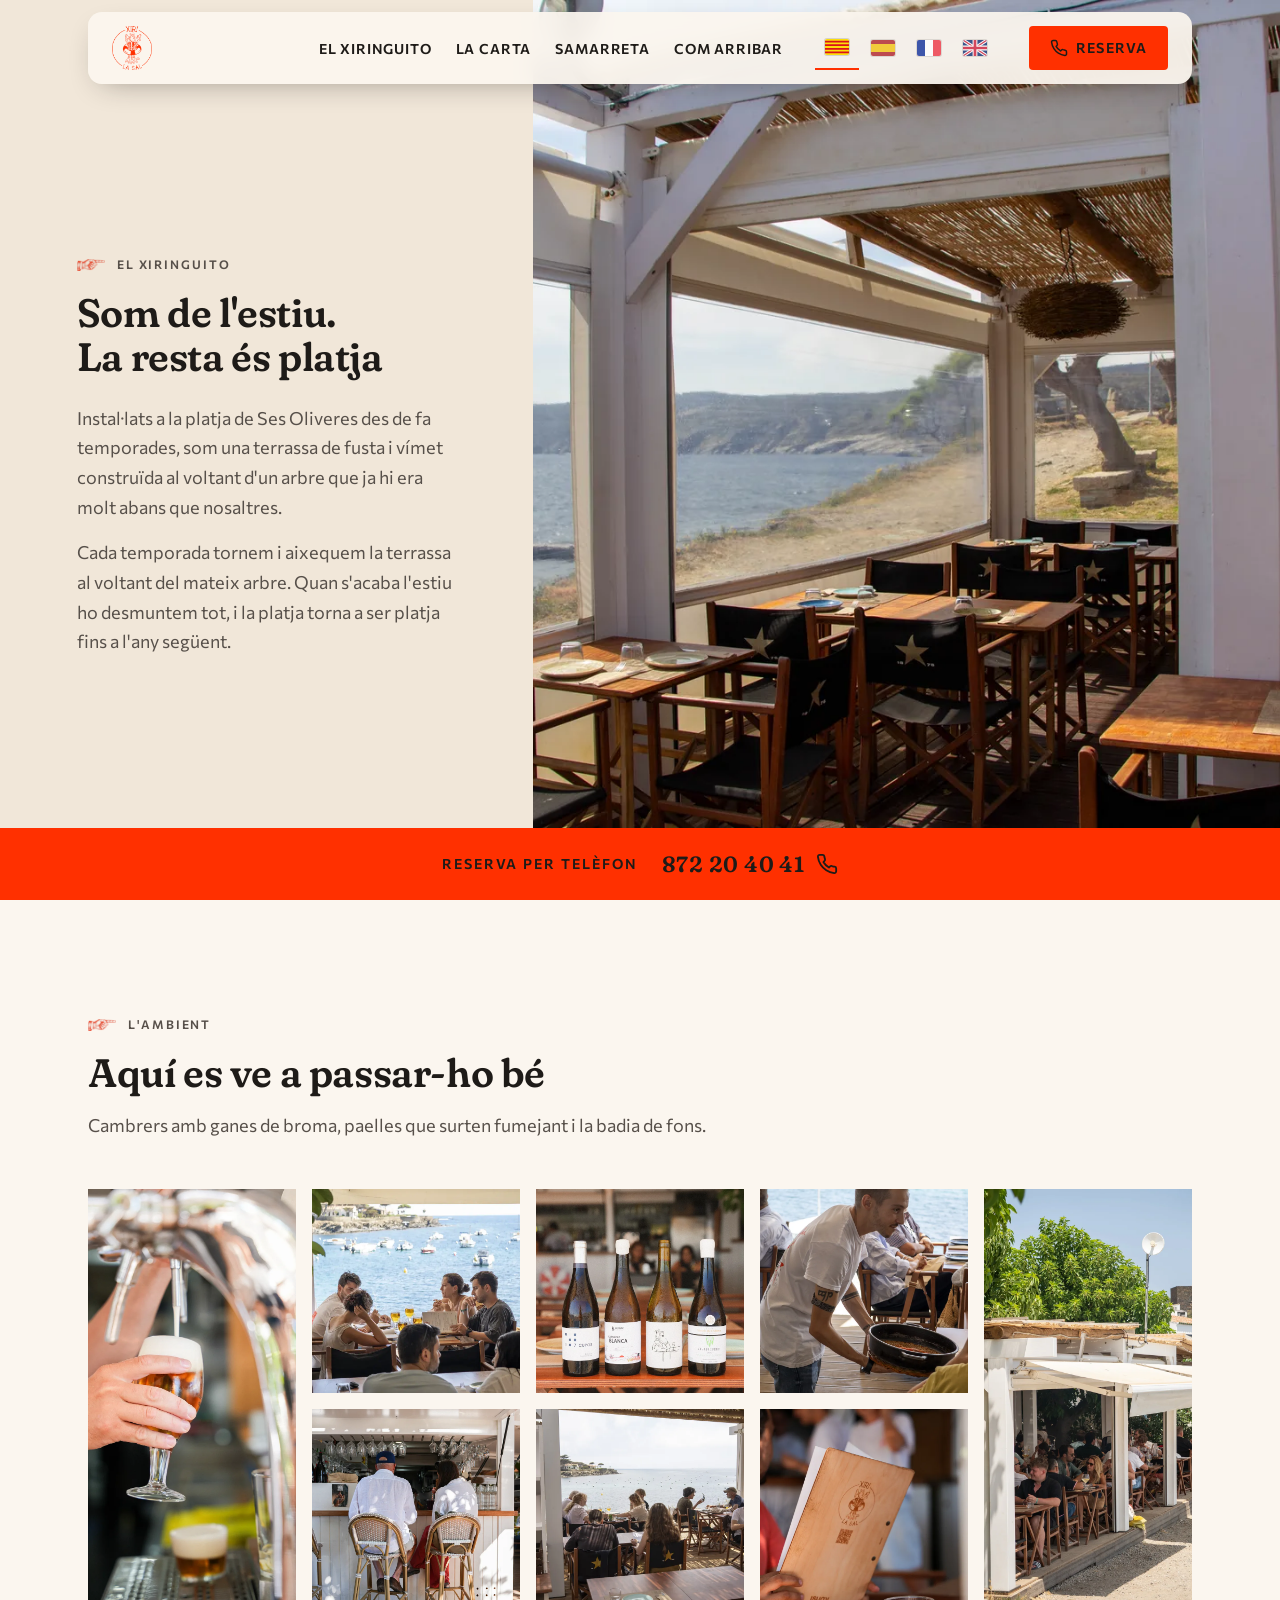
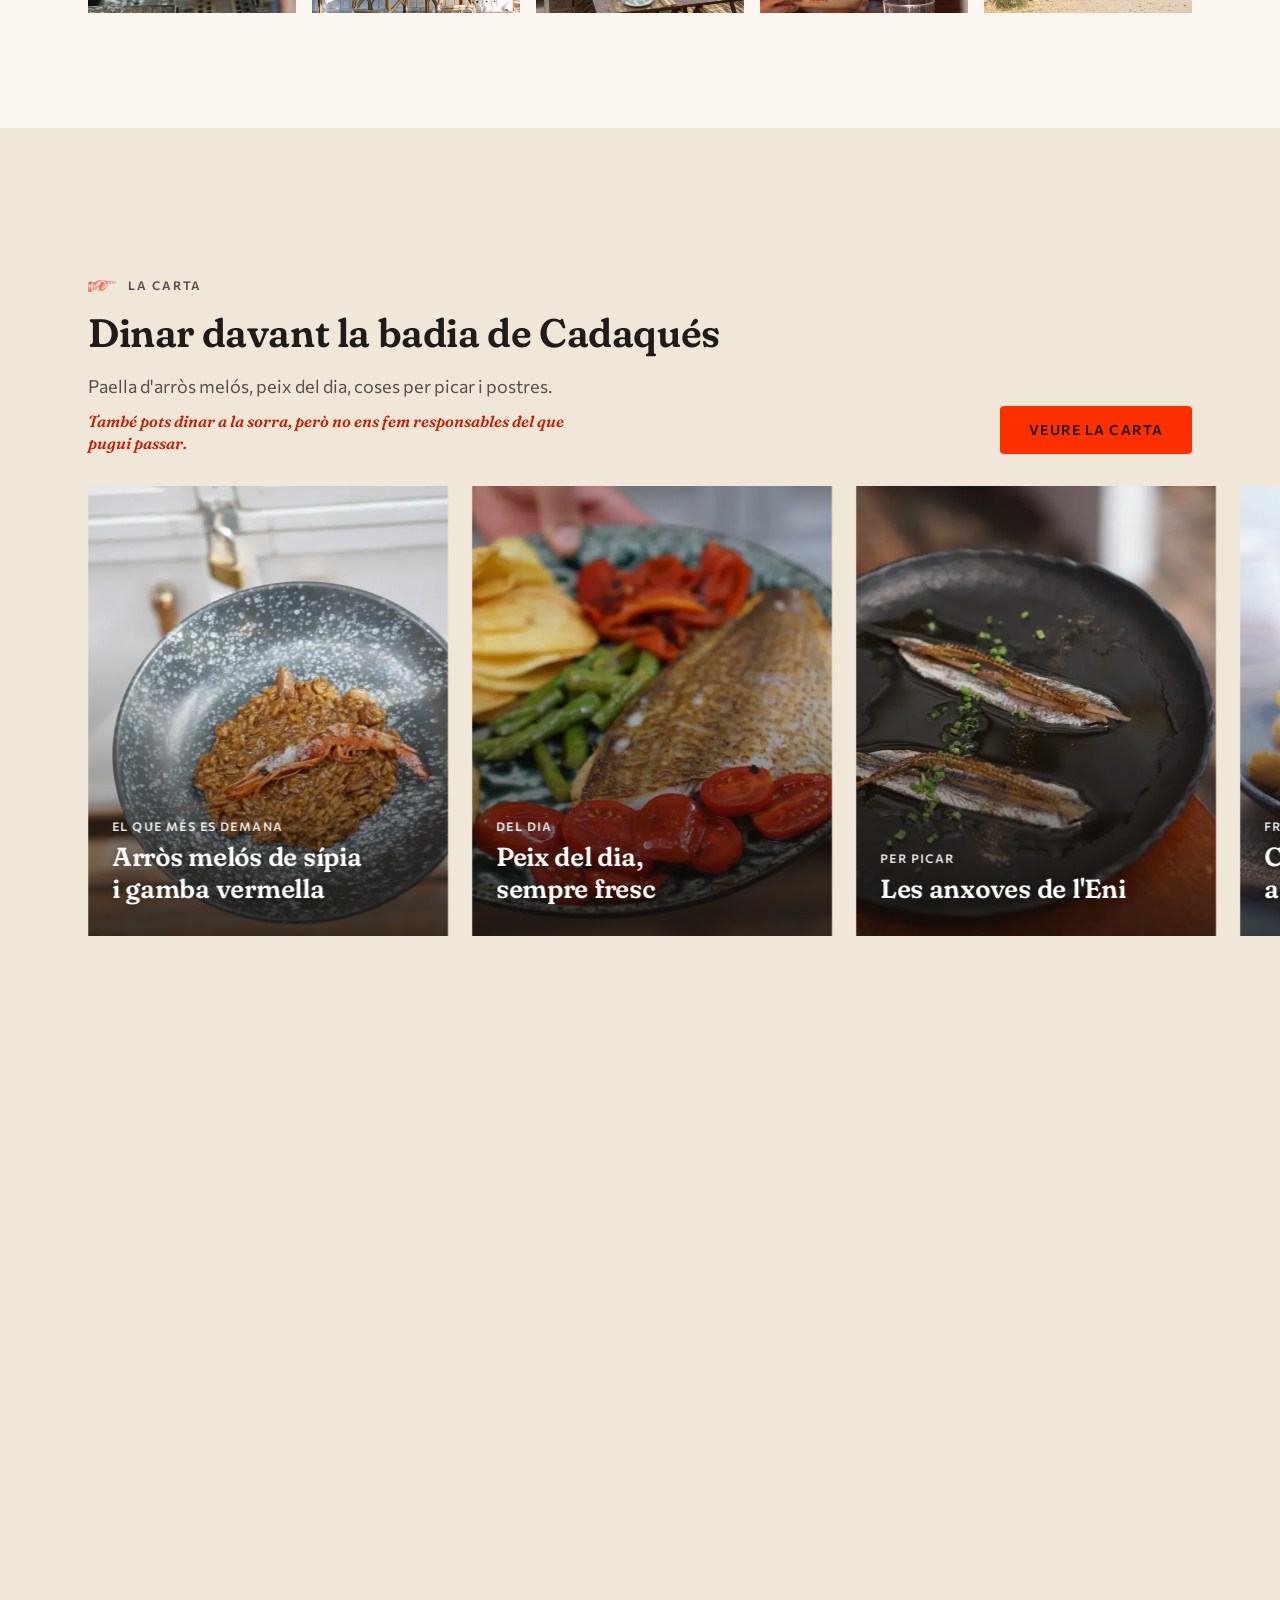
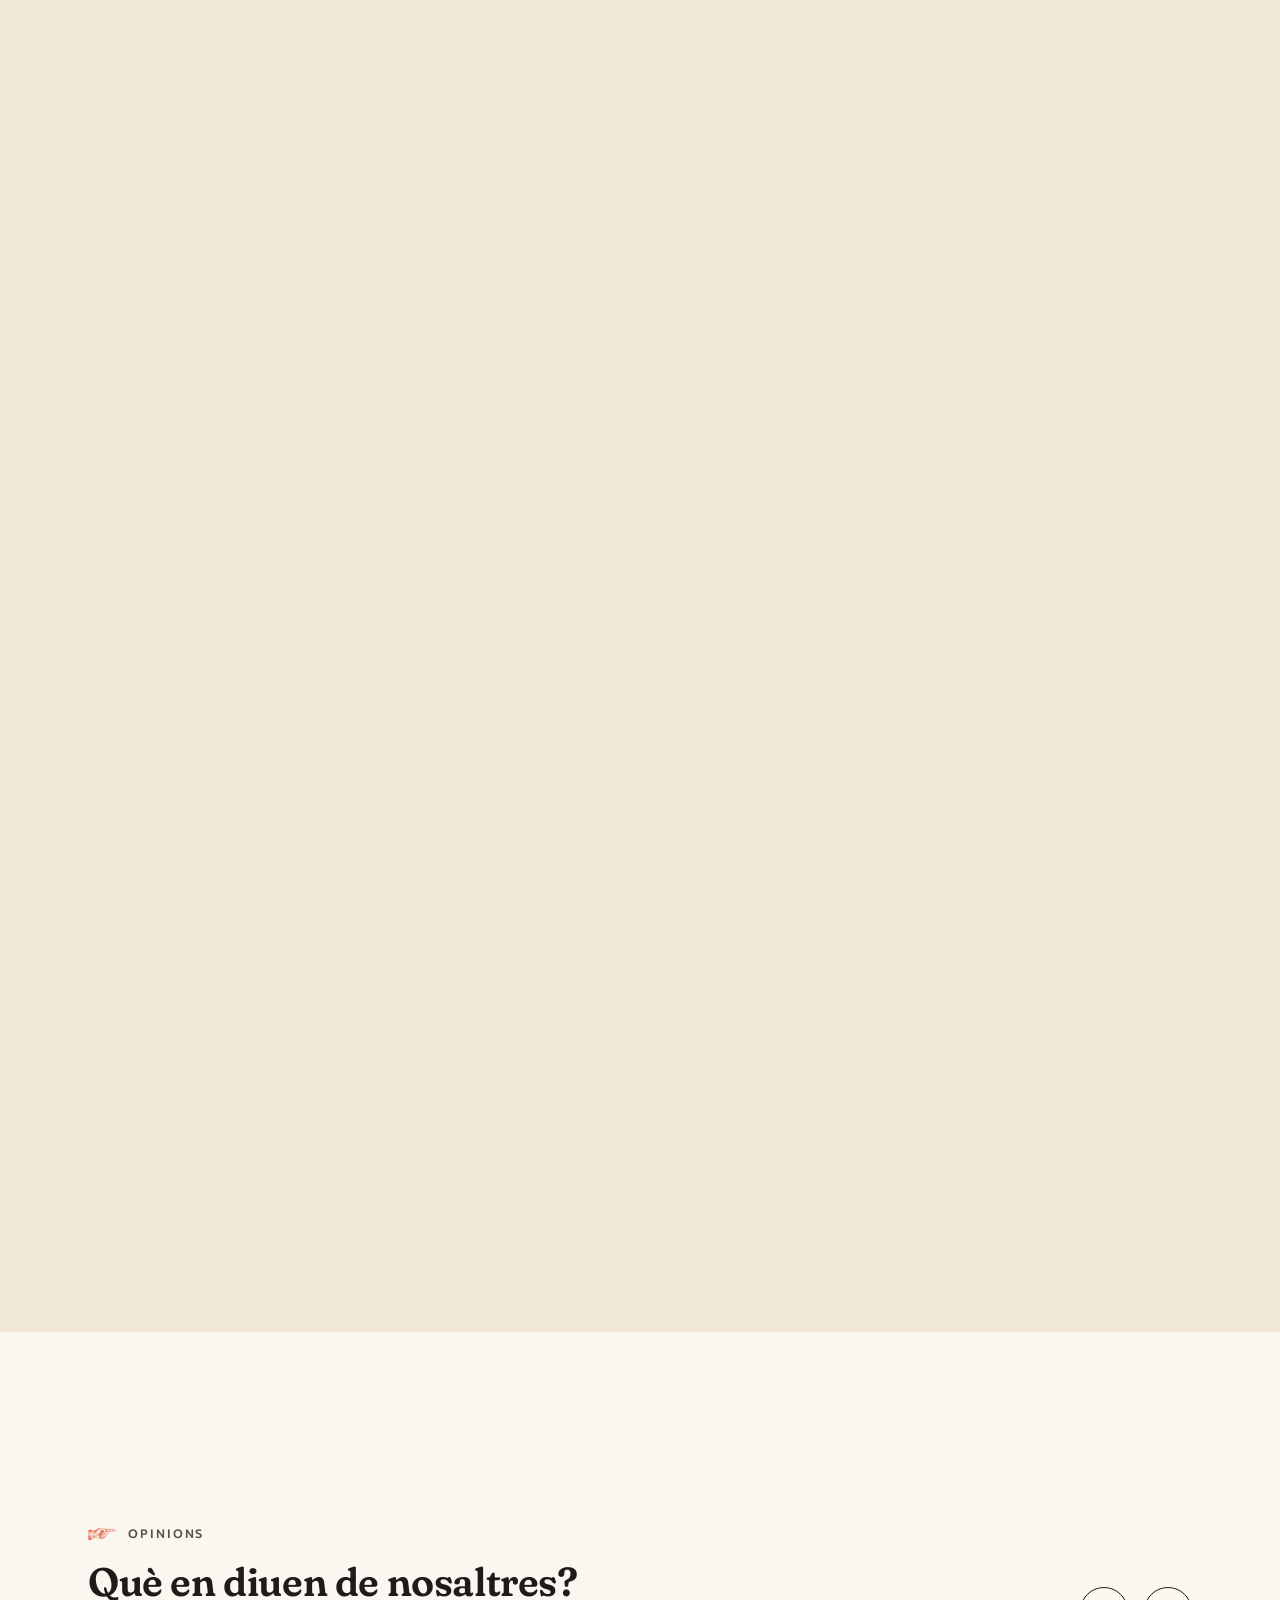
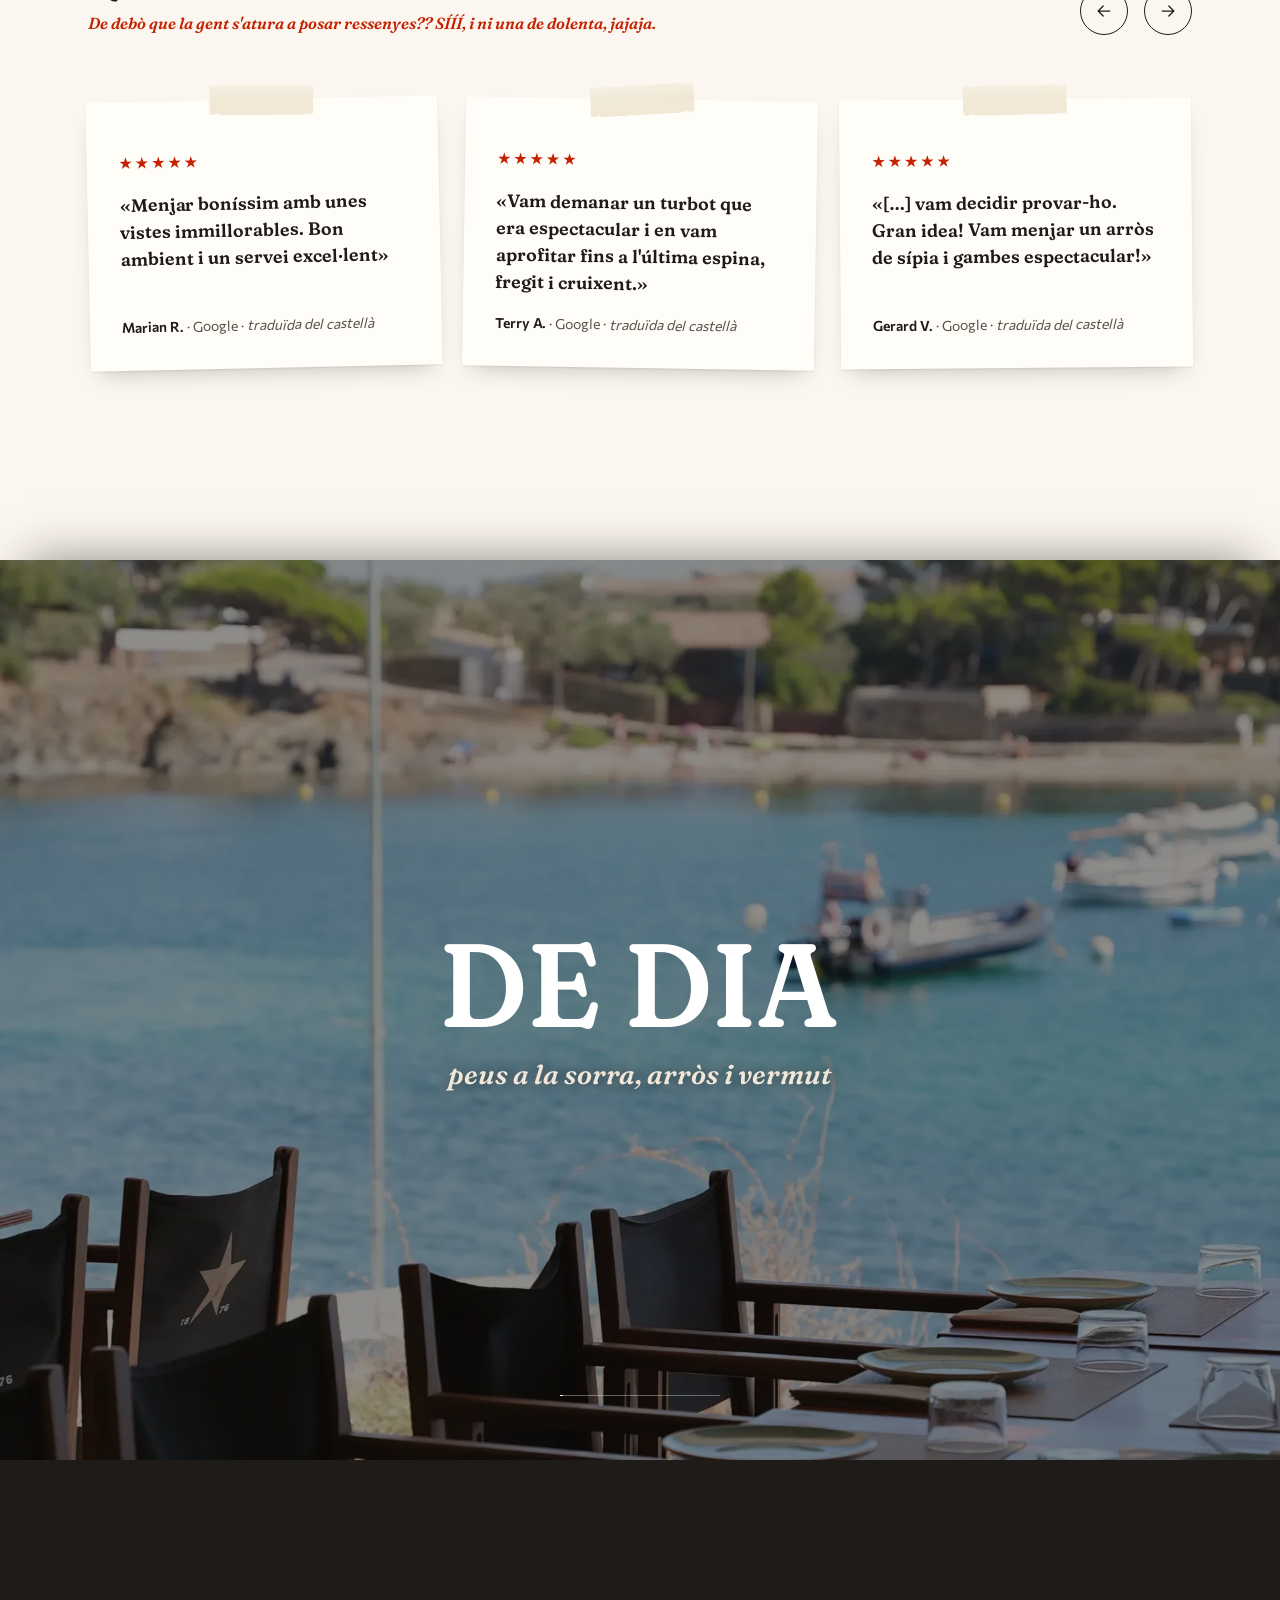
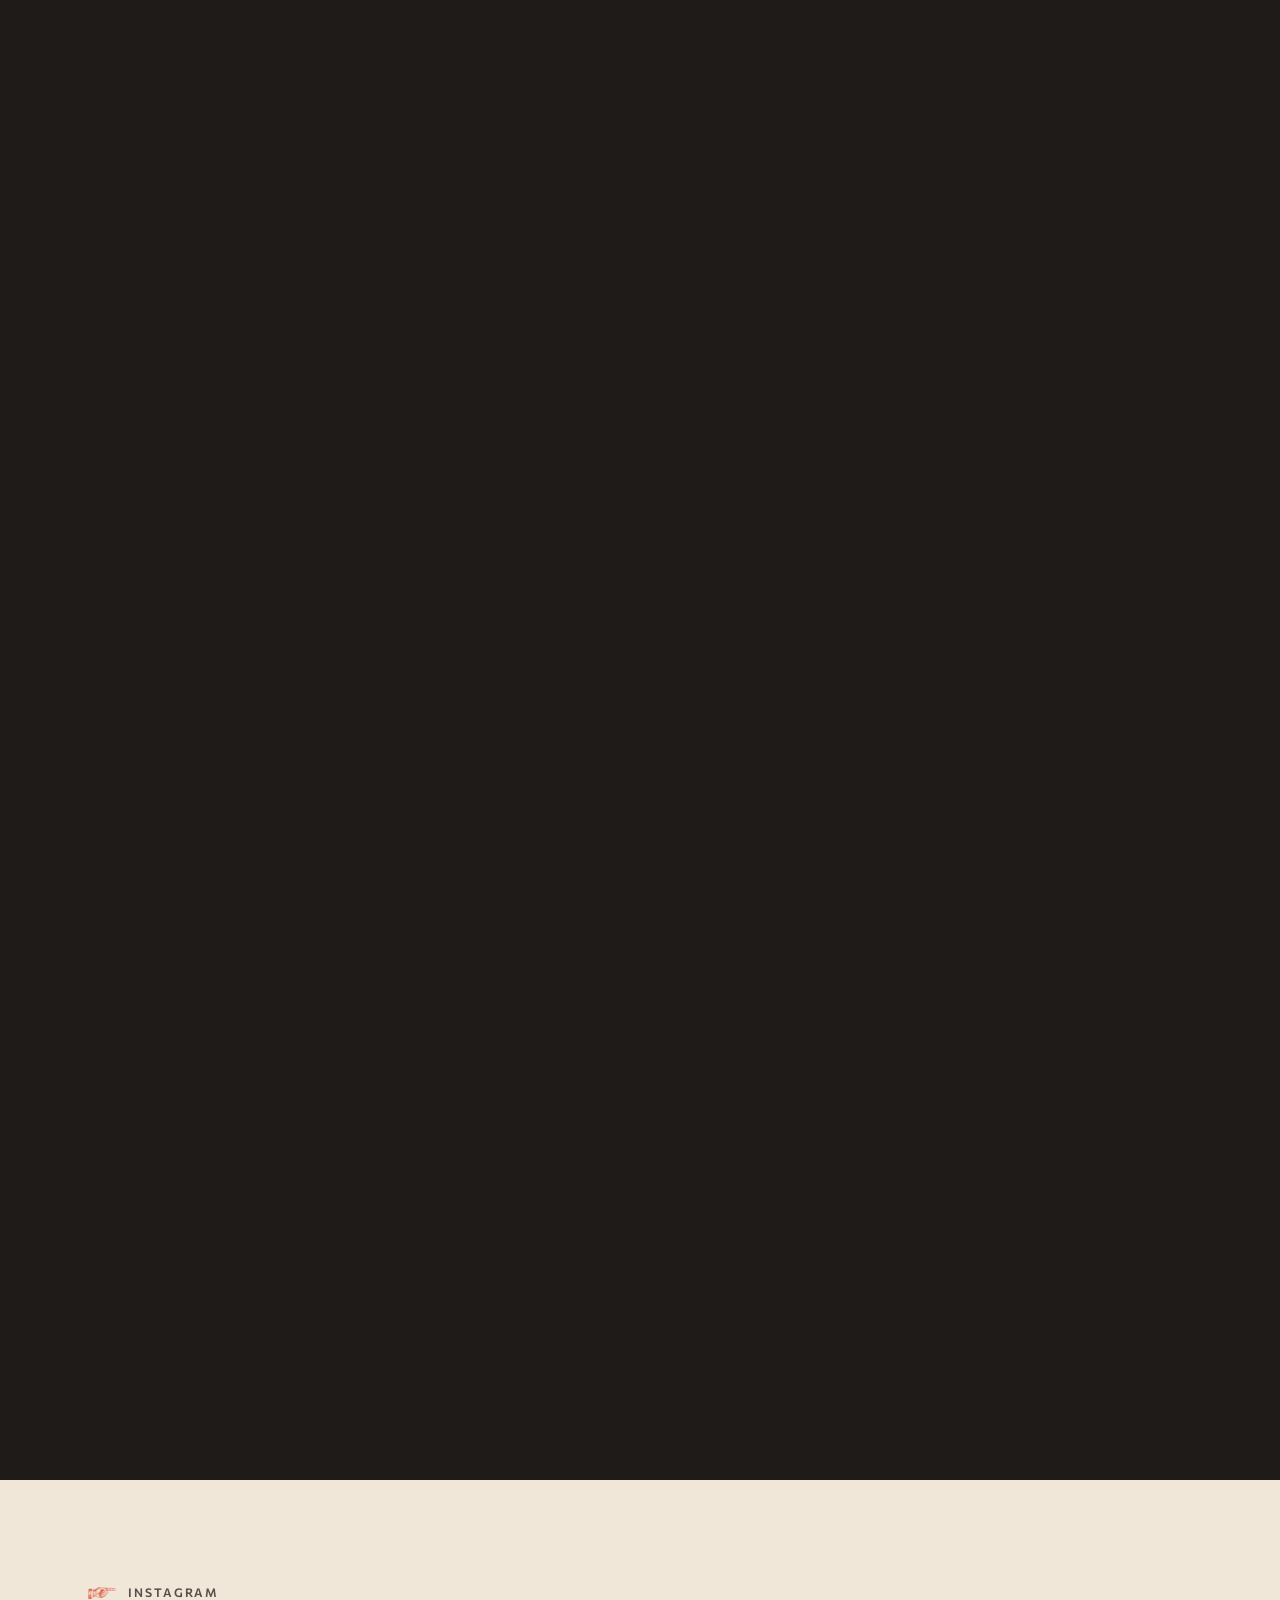
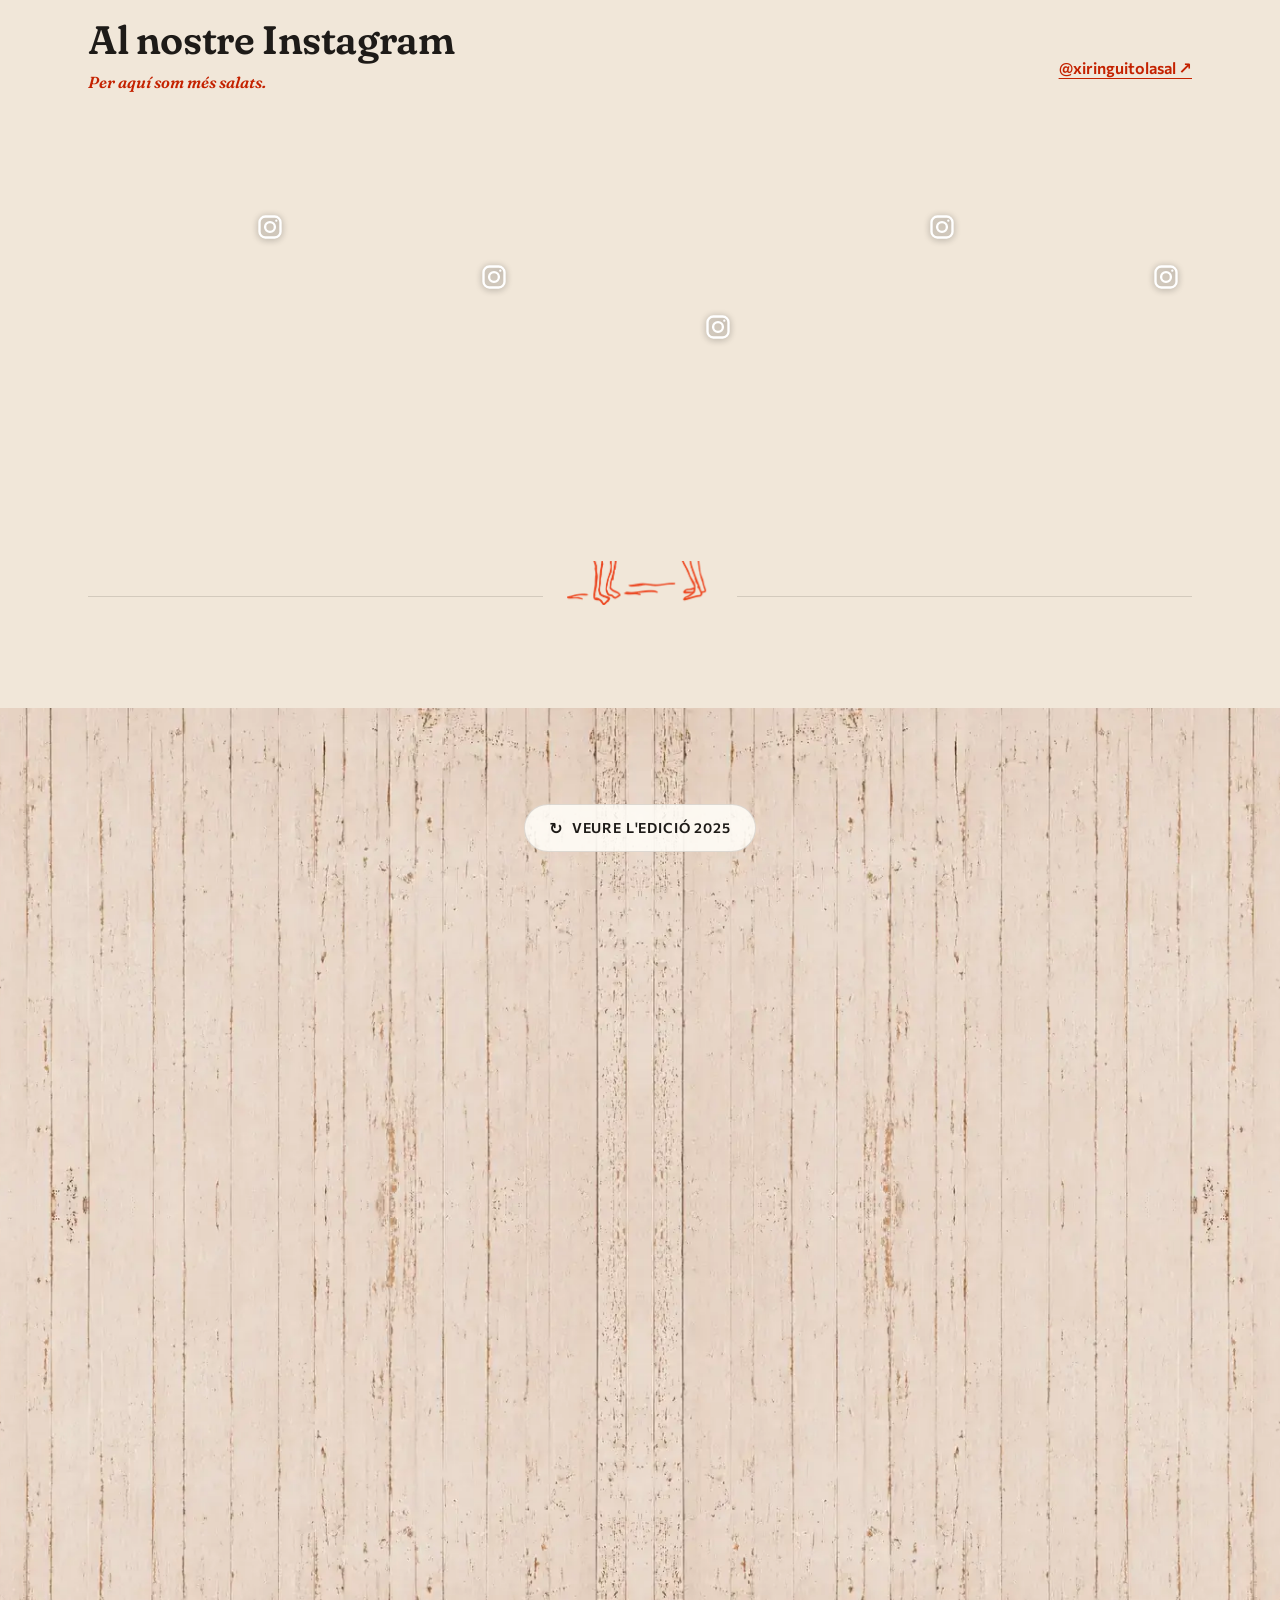
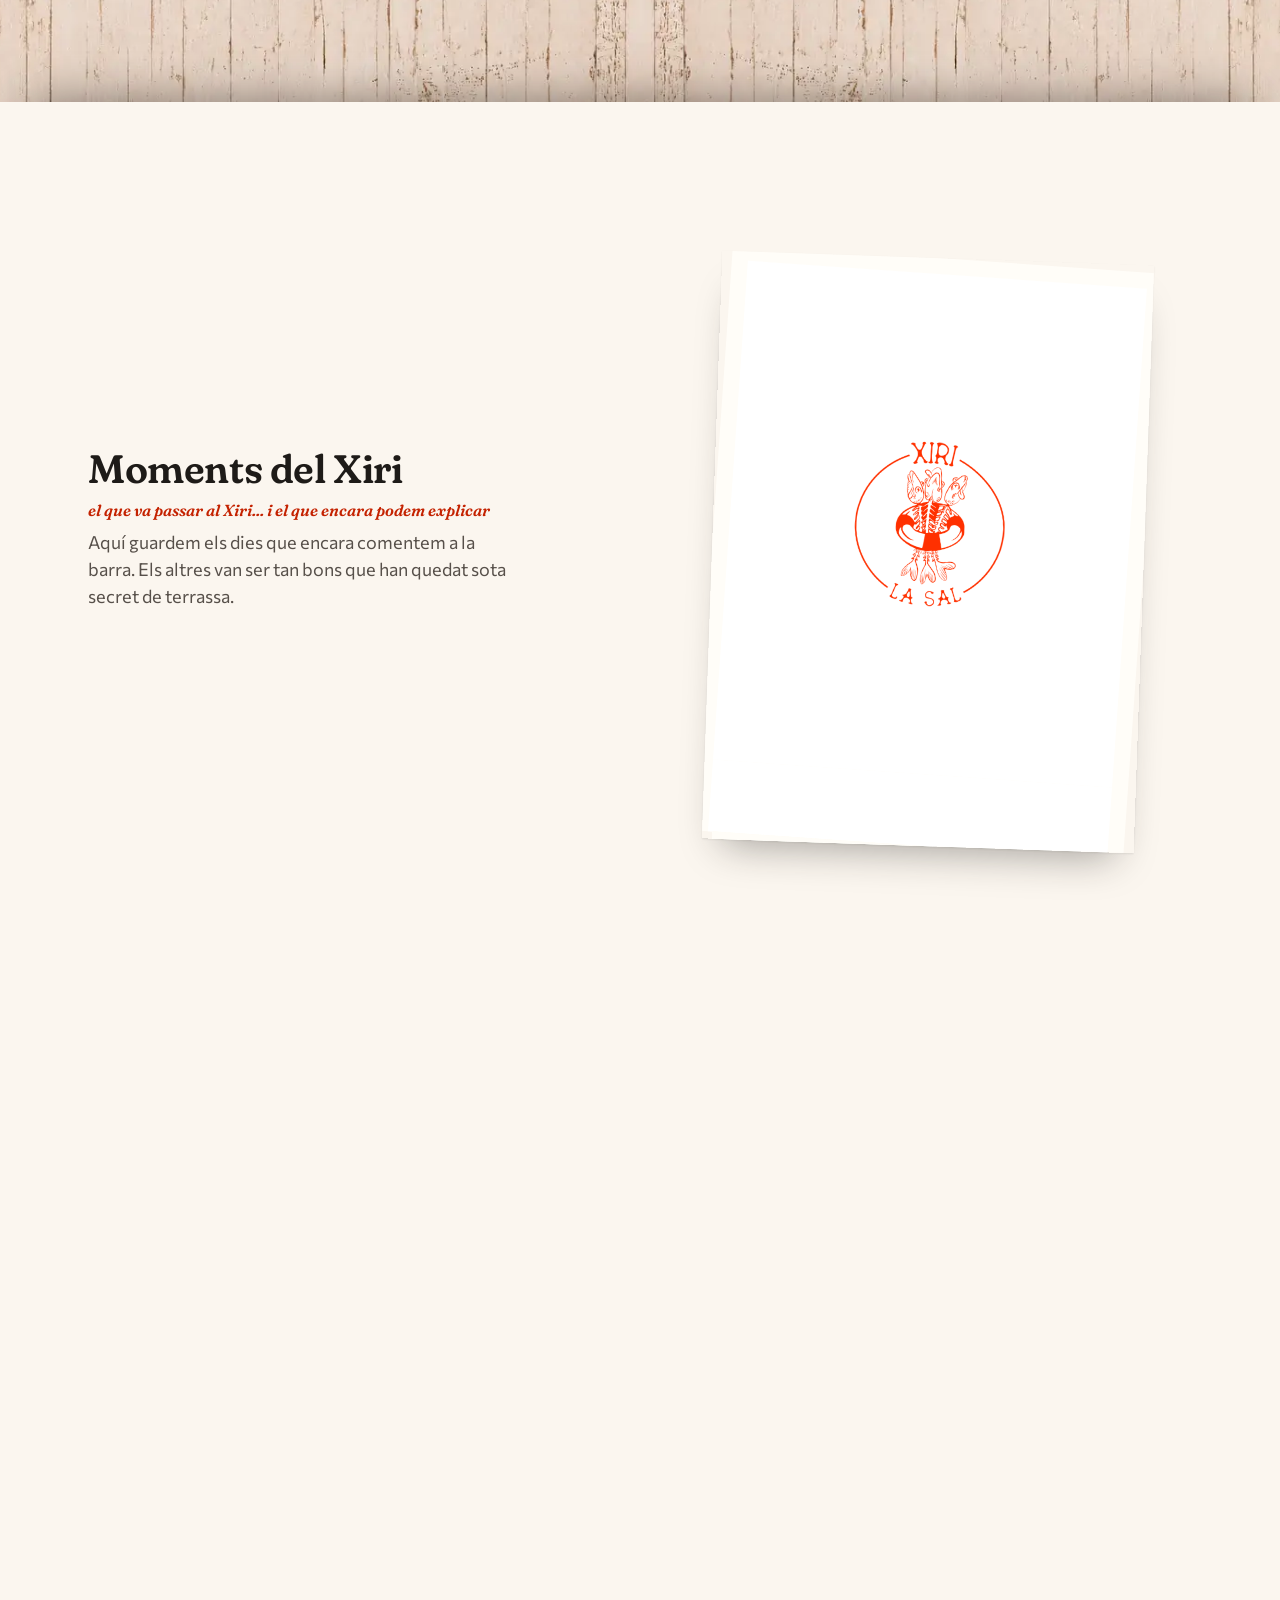
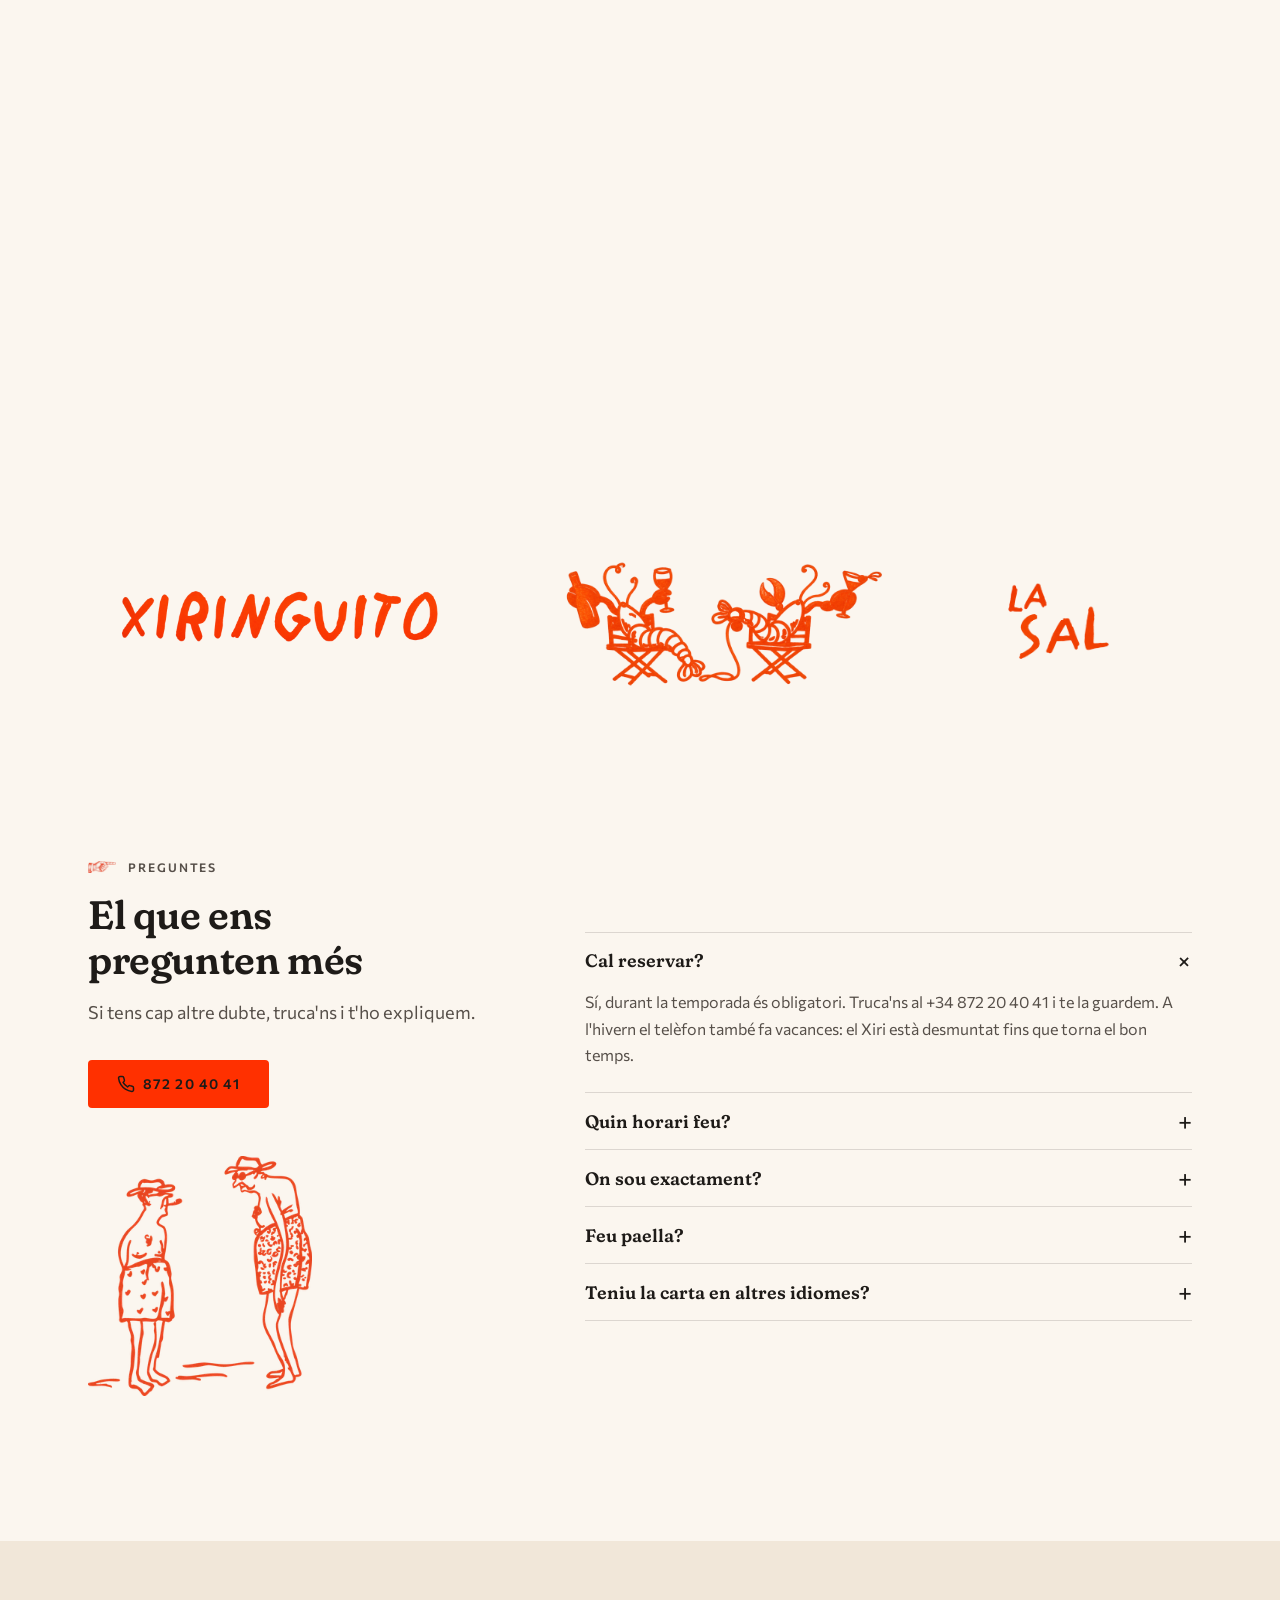
==== index.html @ da71d9ce "Web integrada amb portada 3D (Blender/Three.js) Web completa de Xiri la Sal amb la intro 3D de la ll" ====
<!doctype html><html lang="ca"><head><base href="/"><script src="/assets/intro/lite-check.js"></script><link rel="stylesheet" href="/assets/intro/portal.css"><script type="importmap">{"imports":{"three":"/assets/intro/vendor/three.module.js"}}</script>
<meta charset="UTF-8">
<script>document.documentElement.classList.add('js');</script>
<meta name="viewport" content="width=device-width, initial-scale=1, viewport-fit=cover">
<title>Xiringuito la Sal · Xiringuito a la platja a Cadaqués</title>
<meta name="description" content="Xiringuito a la platja de Ses Oliveres, Cadaqués: paella, peix fresc i terrassa davant la badia. De març a octubre. Reserves: +34 872 20 40 41">
<meta name="robots" content="noindex">
<meta name="theme-color" content="#FBF6EF">
<link rel="canonical" href="https://www.xiringuitolasal.com/">
<link rel="alternate" hreflang="ca" href="https://www.xiringuitolasal.com/">
<link rel="alternate" hreflang="es" href="https://www.xiringuitolasal.com/es/">
<link rel="alternate" hreflang="fr" href="https://www.xiringuitolasal.com/fr/">
<link rel="alternate" hreflang="en" href="https://www.xiringuitolasal.com/en/">
<link rel="alternate" hreflang="x-default" href="https://www.xiringuitolasal.com/en/">
<meta property="og:url" content="https://www.xiringuitolasal.com/">
<meta property="og:locale" content="ca_ES">
<meta property="og:type" content="restaurant">
<meta property="og:title" content="Xiringuito la Sal · Xiringuito a la platja a Cadaqués">
<meta property="og:description" content="Xiringuito a la platja de Ses Oliveres, Cadaqués: paella, peix fresc i terrassa davant la badia. De març a octubre. Reserves: +34 872 20 40 41">
<meta property="og:image" content="https://www.xiringuitolasal.com/assets/logo/og-terrassa-1200x630.jpg">
<link rel="icon" href="assets/logo/favicon-32.png" sizes="32x32">
<link rel="icon" href="assets/logo/favicon-512.png" sizes="512x512">
<link rel="apple-touch-icon" href="assets/logo/apple-touch-icon-180.png">
<link rel="preload" as="font" type="font/woff2" href="assets/fonts/fraunces-600-latin.woff2" crossorigin>
<link rel="preload" as="font" type="font/woff2" href="assets/fonts/commissioner-400-latin.woff2" crossorigin>
<link rel="stylesheet" href="assets/fonts/fonts.css">
<link rel="stylesheet" href="/assets/css/main.css">
<script type="application/ld+json">
{
 "@context": "https://schema.org",
 "@graph": [
  {
   "@type": "Restaurant",
   "@id": "https://www.xiringuitolasal.com/#restaurant",
   "name": "Xiringuito la Sal",
   "alternateName": [
    "La Sal Es Xiringuito Ses Oliveres",
    "Xiri la Sal"
   ],
   "description": "Xiringuito a la platja de Ses Oliveres, Cadaqués: paella, peix fresc i terrassa davant la badia. De març a octubre. Reserves: +34 872 20 40 41",
   "url": "https://www.xiringuitolasal.com/",
   "telephone": "+34872204041",
   "image": [
    "https://www.xiringuitolasal.com/assets/img/hero-2400.webp",
    "https://www.xiringuitolasal.com/assets/logo/og-terrassa-1200x630.jpg"
   ],
   "logo": "https://www.xiringuitolasal.com/assets/logo/favicon-512.png",
   "address": {
    "@type": "PostalAddress",
    "streetAddress": "Avinguda Víctor Rahola, 25",
    "addressLocality": "Cadaqués",
    "postalCode": "17488",
    "addressRegion": "Girona",
    "addressCountry": "ES"
   },
   "geo": {
    "@type": "GeoCoordinates",
    "latitude": 42.2857466,
    "longitude": 3.2851119
   },
   "hasMap": "https://maps.app.goo.gl/VqkFJobXDxhRsfKD7",
   "servesCuisine": [
    "Mediterrània",
    "Peix i marisc",
    "Arrossos",
    "Tapes"
   ],
   "priceRange": "€€",
   "acceptsReservations": true,
   "hasMenu": "https://www.xiringuitolasal.com/carta/#menu",
   "sameAs": [
    "https://www.instagram.com/xiringuitolasal/",
    "https://www.tripadvisor.es/Restaurant_Review-g580326-d12834000-Reviews-Xiringuito_La_Sal-Cadaques_Costa_Brava_Province_of_Girona_Catalonia.html"
   ]
  },
  {
   "@type": "WebSite",
   "@id": "https://www.xiringuitolasal.com/#web",
   "name": "Xiringuito la Sal",
   "url": "https://www.xiringuitolasal.com/",
   "inLanguage": [
    "ca",
    "es",
    "fr",
    "en"
   ]
  },
  {
   "@type": "FAQPage",
   "@id": "https://www.xiringuitolasal.com/#preguntes",
   "inLanguage": "ca",
   "mainEntity": [
    {
     "@type": "Question",
     "name": "Cal reservar?",
     "acceptedAnswer": {
      "@type": "Answer",
      "text": "Sí, durant la temporada és obligatori. Truca'ns al +34 872 20 40 41 i te la guardem. A l'hivern el telèfon també fa vacances: el Xiri està desmuntat fins que torna el bon temps."
     }
    },
    {
     "@type": "Question",
     "name": "Quin horari feu?",
     "acceptedAnswer": {
      "@type": "Answer",
      "text": "L'horari canvia segons la temporada. Obrim de primavera a la tardor; per saber l'horari d'avui, truca'ns o mira el nostre Instagram. A l'hivern el xiringuito està desmuntat."
     }
    },
    {
     "@type": "Question",
     "name": "On sou exactament?",
     "acceptedAnswer": {
      "@type": "Answer",
      "text": "A la platja de Ses Oliveres, a l'Avinguda Víctor Rahola, 25, de Cadaqués."
     }
    },
    {
     "@type": "Question",
     "name": "Feu paella?",
     "acceptedAnswer": {
      "@type": "Answer",
      "text": "Sí, arrossos fets a la paella. El més demanat és l'arròs melós de sípia i gamba vermella. Mínim 2 persones, uns 20 minuts."
     }
    },
    {
     "@type": "Question",
     "name": "Teniu la carta en altres idiomes?",
     "acceptedAnswer": {
      "@type": "Answer",
      "text": "Sí. La carta és en català, castellà, francès i anglès, aquí a la web i en PDF."
     }
    }
   ]
  }
 ]
}
</script>
<noscript><style>.tin-spacer,.tin-intro,.tin-portal-window{display:none!important}.tin-website{position:relative!important;transform:none!important;opacity:1!important;height:auto!important;overflow:visible!important;pointer-events:auto!important;border-radius:0!important}#xiri-loader{display:none!important}</style></noscript></head><body>
<div id="xiri-loader" aria-hidden="true"><img src="/assets/logo/logo-xiri-la-sal-taronja-160.webp" alt="" width="160" height="160"></div>
<a class="tin-skip" href="/#tin-content">Salta la introducció</a>
<div class="tin-spacer" aria-hidden="true"></div>
<section class="tin-intro" aria-label="XIRI LA SAL">
  <div class="tin-heading" role="img" aria-label="XIRI LA SAL"><span class="visually-hidden">XIRI LA SAL</span><canvas class="tin-lettering" aria-hidden="true"></canvas></div>
  <div class="tin-object" role="img" aria-label="XIRI LA SAL 3D"><img class="tin-fallback" src="/assets/intro/tancada.webp" alt="Xiri La Sal" width="1100" height="1100"></div>
  <p class="tin-status" role="status">Preparant la llauna…</p>
  <div class="tin-hint"><svg viewBox="0 0 24 24" fill="none" stroke="currentColor" stroke-width="1.6" stroke-linecap="round" stroke-linejoin="round" aria-hidden="true"><path d="M12 19V5M5.5 11.5 12 5l6.5 6.5"/></svg><span>Fes scroll</span></div>
</section>
<div class="tin-portal-window" aria-hidden="true"><iframe class="tin-portal-frame" data-src="/assets/intro/portal-preview.html" title="XIRI LA SAL" tabindex="-1" inert></iframe></div>
<div class="tin-web-slot" id="tin-content"><div class="tin-website">

<a class="skip-link" href="#main" data-i18n="skip">Salta al contingut</a>

<header class="nav solid" id="nav">
  <div class="nav-in">
    <a class="brand" href="#xiringuito" aria-label="Xiringuito la Sal">
      <img class="logo-blanc" src="assets/logo/logo-blanc-320.webp" alt="" width="292" height="320">
      <img class="logo-color" src="assets/logo/logo-taronja-160.webp" alt="" width="146" height="160">
      <span class="brand-nom">Xiringuito la Sal</span>
    </a>
    <div class="lang" role="group" aria-label="Idioma" data-i18n-aria="lang_label">
      <a href="/" lang="ca" hreflang="ca" aria-current="page"><svg viewBox="0 0 30 20" aria-hidden="true"><rect width="30" height="20" fill="#FCDD09"/><path d="M0 3.3h30M0 7.8h30M0 12.2h30M0 16.7h30" stroke="#DA121A" stroke-width="2.2"/></svg><span class="visually-hidden">Català</span></a>
      <a href="/es/" lang="es" hreflang="es"><svg viewBox="0 0 30 20" aria-hidden="true"><rect width="30" height="20" fill="#AA151B"/><rect y="5" width="30" height="10" fill="#F1BF00"/></svg><span class="visually-hidden">Español</span></a>
      <a href="/fr/" lang="fr" hreflang="fr"><svg viewBox="0 0 30 20" aria-hidden="true"><rect width="30" height="20" fill="#ED2939"/><rect width="20" height="20" fill="#fff"/><rect width="10" height="20" fill="#002395"/></svg><span class="visually-hidden">Français</span></a>
      <a href="/en/" lang="en" hreflang="en"><svg viewBox="0 0 30 20" aria-hidden="true"><rect width="30" height="20" fill="#012169"/><path d="M0 0l30 20M30 0L0 20" stroke="#fff" stroke-width="4"/><path d="M0 0l30 20M30 0L0 20" stroke="#C8102E" stroke-width="1.6"/><path d="M15 0v20M0 10h30" stroke="#fff" stroke-width="6"/><path d="M15 0v20M0 10h30" stroke="#C8102E" stroke-width="3.4"/></svg><span class="visually-hidden">English</span></a>
    </div>
    <a class="nav-tel" href="tel:+34872204041" aria-label="Truca per reservar: 872 20 40 41" data-i18n-aria="nav_tel_aria"><svg viewBox="0 0 24 24" fill="none" stroke="currentColor" stroke-width="2" stroke-linecap="round" stroke-linejoin="round" aria-hidden="true"><path d="M22 16.9v3a2 2 0 0 1-2.2 2 19.8 19.8 0 0 1-8.6-3.1 19.5 19.5 0 0 1-6-6A19.8 19.8 0 0 1 2.1 4.2 2 2 0 0 1 4.1 2h3a2 2 0 0 1 2 1.7c.1 1 .4 1.9.7 2.8a2 2 0 0 1-.5 2.1L8.1 9.9a16 16 0 0 0 6 6l1.3-1.3a2 2 0 0 1 2.1-.4c.9.3 1.8.6 2.8.7a2 2 0 0 1 1.7 2z"/></svg></a>
    <button class="hamb" type="button" aria-expanded="false" aria-controls="menu" aria-label="Menú" data-i18n-aria="menu_aria"><span></span><span></span><span></span></button>
    <div class="menu" id="menu">
    <nav aria-label="Principal" data-i18n-aria="nav_label">
      <ul class="nav-links">
        <li><a href="#xiringuito" data-i18n="nav_xiri">El Xiringuito</a></li>
        <li><a href="#carta" data-i18n="nav_carta">La carta</a></li>
        <li><a href="#samarreta" data-i18n="nav_shop">Samarreta</a></li>
        <li><a href="#arribar" data-i18n="nav_arribar">Com arribar</a></li>
      </ul>
    </nav>

    <a class="btn btn-accent" href="tel:+34872204041" aria-label="Reserva: 872 20 40 41" data-i18n-aria="nav_reserva_aria">
      <svg viewBox="0 0 24 24" fill="none" stroke="currentColor" stroke-width="2" stroke-linecap="round" stroke-linejoin="round" aria-hidden="true"><path d="M22 16.9v3a2 2 0 0 1-2.2 2 19.8 19.8 0 0 1-8.6-3.1 19.5 19.5 0 0 1-6-6A19.8 19.8 0 0 1 2.1 4.2 2 2 0 0 1 4.1 2h3a2 2 0 0 1 2 1.7c.1 1 .4 1.9.7 2.8a2 2 0 0 1-.5 2.1L8.1 9.9a16 16 0 0 0 6 6l1.3-1.3a2 2 0 0 1 2.1-.4c.9.3 1.8.6 2.8.7a2 2 0 0 1 1.7 2z"/></svg>
      <span class="btn-txt" data-i18n="nav_reserva">Reserva</span>
    </a>
    <ul class="menu-xarxes">
      <li><a href="https://www.instagram.com/xiringuitolasal/" target="_blank" rel="noopener"><svg viewBox="0 0 24 24" fill="none" stroke="currentColor" stroke-width="2" aria-hidden="true"><rect x="3" y="3" width="18" height="18" rx="5"/><circle cx="12" cy="12" r="4.2"/><circle cx="17.4" cy="6.6" r="1" fill="currentColor" stroke="none"/></svg><span>Instagram</span><span class="visually-hidden" data-i18n="nova"> (s'obre en una pestanya nova)</span></a></li>
      <li><a href="https://www.tripadvisor.es/Restaurant_Review-g580326-d12834000-Reviews-Xiringuito_La_Sal-Cadaques_Costa_Brava_Province_of_Girona_Catalonia.html" target="_blank" rel="noopener"><svg viewBox="0 0 24 24" fill="none" stroke="currentColor" stroke-width="1.8" aria-hidden="true"><circle cx="7" cy="13" r="3.6"/><circle cx="17" cy="13" r="3.6"/><circle cx="7" cy="13" r="1" fill="currentColor"/><circle cx="17" cy="13" r="1" fill="currentColor"/><path d="M3.5 9.5C6 7.2 9 6 12 6s6 1.2 8.5 3.5M12 9.5l-1.6 2.2M12 9.5l1.6 2.2"/></svg><span>Tripadvisor</span><span class="visually-hidden" data-i18n="nova"> (s'obre en una pestanya nova)</span></a></li>
    </ul>
    </div>
  </div>
</header>

<main id="main">


<section class="split fosc primer" id="xiringuito" aria-labelledby="xiri-t">
  <div class="split-txt rv">
    <span class="eyebrow" data-i18n="ey_xiri">El Xiringuito</span>
    <h1 id="xiri-t" data-i18n="xiri_h2">Som de l'estiu. La resta és platja</h1>
    <p data-i18n="xiri_p1">Instal·lats a la platja de Ses Oliveres des de fa temporades, som una terrassa de fusta i vímet construïda al voltant d'un arbre que ja hi era molt abans que nosaltres.</p>
    <p data-i18n="xiri_p2">Cada temporada tornem i aixequem la terrassa al voltant del mateix arbre. Quan s'acaba l'estiu ho desmuntem tot, i la platja torna a ser platja fins a l'any següent.</p>
  </div>
  <div class="split-img"><img src="assets/img/ambient-terrassa.webp" sizes="(max-width:860px) 100vw, 58vw" alt="L'interior del Xiringuito la Sal amb vistes a la badia" data-i18n-alt="xiri_alt" width="1400" height="933" fetchpriority="high"></div>
</section>


<a class="franja" href="tel:+34872204041" id="reserva">
  <span data-i18n="band_txt">Reserva per telèfon</span>
  <span class="franja-num"><strong>872 20 40 41</strong><svg viewBox="0 0 24 24" fill="none" stroke="currentColor" stroke-width="2" stroke-linecap="round" stroke-linejoin="round" aria-hidden="true"><path d="M22 16.9v3a2 2 0 0 1-2.2 2 19.8 19.8 0 0 1-8.6-3.1 19.5 19.5 0 0 1-6-6A19.8 19.8 0 0 1 2.1 4.2 2 2 0 0 1 4.1 2h3a2 2 0 0 1 2 1.7c.1 1 .4 1.9.7 2.8a2 2 0 0 1-.5 2.1L8.1 9.9a16 16 0 0 0 6 6l1.3-1.3a2 2 0 0 1 2.1-.4c.9.3 1.8.6 2.8.7a2 2 0 0 1 1.7 2z"/></svg></span>
</a>


<section class="sec" id="ambient" aria-labelledby="amb-t">
  <div class="wrap">
    <div class="cap rv">
      <div>
        <span class="eyebrow" data-i18n="ey_amb">L'ambient</span>
        <h2 id="amb-t" data-i18n="amb_h2">Aquí es ve a passar-ho bé</h2>
        <p data-i18n="amb_p">Cambrers amb ganes de broma, paelles que surten fumejant i la badia de fons.</p>
      </div>
    </div>
    <ul class="ambient-grid rv">
      <li class="alt"><img src="assets/img/ambient-cervesa.webp" alt="Una birra acabada de tirar al grifo del xiringuito" data-i18n-alt="amb1_alt" width="1000" height="1497" loading="lazy" decoding="async"></li>
      <li><img src="assets/img/ambient-dinar.webp" alt="Amics dinant a la terrassa davant la badia" data-i18n-alt="amb3_alt" width="1200" height="800" loading="lazy" decoding="async"></li>
      <li><img src="assets/img/ambient-vins.webp" alt="Quatre ampolles de vi blanc a la taula del xiringuito" data-i18n-alt="amb6_alt" width="1200" height="801" loading="lazy" decoding="async"></li>
      <li><img src="assets/img/ambient-paella.webp" alt="Un cambrer serveix una paella a la terrassa" data-i18n-alt="amb5_alt" width="800" height="1000" loading="lazy" decoding="async"></li>
      <li class="alt"><img src="assets/img/ambient-terrassa-plena.webp" alt="La terrassa del xiringuito plena de gent, vista des de fora" data-i18n-alt="amb4_alt" width="1000" height="1500" loading="lazy" decoding="async"></li>
      <li><img src="assets/img/ambient-barra.webp" alt="Una parella asseguda a la barra del xiringuito" data-i18n-alt="amb7_alt" width="800" height="1197" loading="lazy" decoding="async"></li>
      <li><img src="assets/img/ambient-clients.webp" alt="Clients dinant a la terrassa davant la badia" data-i18n-alt="amb2_alt" width="800" height="1000" loading="lazy" decoding="async"></li>
      <li><img src="assets/img/ambient-carta.webp" alt="Uns clients miren la carta de fusta" data-i18n-alt="amb8_alt" width="800" height="1000" loading="lazy" decoding="async"></li>
    </ul>
  </div>
</section>


<section class="sec carta-sec-web" id="carta" aria-labelledby="carta-t">
  <div class="carta-pin">
  <div class="wrap">
    <div class="cap rv">
      <div>
        <span class="eyebrow" data-i18n="ey_carta">La carta</span>
        <h2 id="carta-t" data-i18n="carta_h2">Dinar davant la badia de Cadaqués</h2>
        <p data-i18n="carta_p">Paella d'arròs melós, peix del dia, coses per picar i postres.</p>
        <p class="broma" data-i18n="carta_p2">També pots dinar a la sorra, però no ens fem responsables del que pugui passar.</p>
      </div>
      
      <div class="cap-accions">
        <a class="btn btn-accent" href="assets/carta/carta-ca-es.pdf" target="_blank" rel="noopener" data-carta><span data-i18n="carta_btn">Veure la carta</span></a>
      </div>
    </div>
    <ul class="plats">
      <li class="plat rv"><a href="carta/" data-carta-html><span class="ph"><img src="assets/img/plat-arros.webp" alt="" width="800" height="800" loading="lazy" decoding="async"></span><h3 data-i18n="d1_name">Arròs melós de sípia i gamba vermella</h3><small data-i18n="d1_tag">El que més es demana</small></a></li>
      <li class="plat rv"><a href="carta/" data-carta-html><span class="ph"><img src="assets/img/plat-peix-del-dia.webp" alt="" width="800" height="800" loading="lazy" decoding="async"></span><h3 data-i18n="d4_name">Peix del dia, sempre fresc</h3><small data-i18n="d4_tag">Del dia</small></a></li>
      <li class="plat rv"><a href="carta/" data-carta-html><span class="ph"><img src="assets/img/plat-anxoves.webp" alt="" width="800" height="800" loading="lazy" decoding="async"></span><h3 data-i18n="d2_name">Les anxoves de l'Eni</h3><small data-i18n="d2_tag">Per picar</small></a></li>
      <li class="plat rv"><a href="carta/" data-carta-html><span class="ph"><img src="assets/img/plat-calamars.webp" alt="" width="800" height="800" loading="lazy" decoding="async"></span><h3 data-i18n="d3_name">Calamars a l'andalusa amb all i oli blanc i negre</h3><small data-i18n="d3_tag">Fregits</small></a></li>
      <li class="plat rv"><a href="carta/" data-carta-html><span class="ph"><img src="assets/img/plat-turbot.webp" alt="" width="800" height="800" loading="lazy" decoding="async"></span><h3 data-i18n="d5_name">El nostre turbot fregit</h3><small data-i18n="d5_tag">El clàssic</small></a></li>
      <li class="plat rv"><a href="carta/" data-carta-html><span class="ph"><img src="assets/img/plat-tiradito.webp" alt="" width="800" height="800" loading="lazy" decoding="async"></span><h3 data-i18n="d6_name">Tiradito del dia</h3><small data-i18n="d6_tag">Cru i fresc</small></a></li>
      <li class="plat rv"><a href="carta/" data-carta-html><span class="ph"><img src="assets/img/plat-coulant.webp" alt="" width="800" height="800" loading="lazy" decoding="async"></span><h3 data-i18n="d7_name">Coulant de xocolata amb gelat d'avellana</h3><small data-i18n="d7_tag">Postres</small></a></li>
      <li class="plat rv"><a href="carta/" data-carta-html><span class="ph"><img src="assets/img/plat-croquetes.webp" alt="" width="800" height="800" loading="lazy" decoding="async"></span><h3 data-i18n="d8_name">Croquetes del dia</h3><small data-i18n="d8_tag">Per compartir</small></a></li>
    </ul>
  </div>
  </div>
</section>

<!-- Ressenyes literals de Google i Tripadvisor: no n'inventem cap. -->
<section class="sec opinions" id="opinions" aria-labelledby="rev-t">
  <div class="wrap">
    <div class="cap rv">
      <div>
        <span class="eyebrow" data-i18n="ey_rev">Opinions</span>
        <h2 id="rev-t" data-i18n="rev_h2">Què en diuen de nosaltres?</h2>
        <p class="broma" data-i18n="rev_broma">De debò que la gent s'atura a posar ressenyes?? SÍÍÍ, i ni una de dolenta, jajaja.</p>
      </div>
      <div class="cap-accions">
        <button class="fletxa prev" type="button" aria-label="Ressenya anterior" data-i18n-aria="rev_prev" aria-controls="ressenyes"><svg viewBox="0 0 24 24" fill="none" stroke="currentColor" stroke-width="1.5" stroke-linecap="round" stroke-linejoin="round" aria-hidden="true"><path d="M19 12H5M11 6l-6 6 6 6"/></svg></button>
        <button class="fletxa next" type="button" aria-label="Ressenya següent" data-i18n-aria="rev_next" aria-controls="ressenyes"><svg viewBox="0 0 24 24" fill="none" stroke="currentColor" stroke-width="1.5" stroke-linecap="round" stroke-linejoin="round" aria-hidden="true"><path d="M5 12h14M13 6l6 6-6 6"/></svg></button>
      </div>
    </div>
    <ul class="ressenyes" id="ressenyes" aria-live="polite">
      <li class="ressenya" data-r="ca"><span class="estrelles" aria-hidden="true">★★★★★</span><span class="visually-hidden" data-i18n="rev_5">5 de 5 estrelles</span><blockquote lang="ca">«Menjar boníssim amb unes vistes immillorables. Bon ambient i un servei excel·lent»</blockquote><footer><b>Marian R.</b> · Google · <span class="trad">traduïda del castellà</span></footer></li>
      <li class="ressenya" data-r="ca"><span class="estrelles" aria-hidden="true">★★★★★</span><span class="visually-hidden" data-i18n="rev_5">5 de 5 estrelles</span><blockquote lang="ca">«Vam demanar un turbot que era espectacular i en vam aprofitar fins a l'última espina, fregit i cruixent.»</blockquote><footer><b>Terry A.</b> · Google · <span class="trad">traduïda del castellà</span></footer></li>
      <li class="ressenya" data-r="ca"><span class="estrelles" aria-hidden="true">★★★★★</span><span class="visually-hidden" data-i18n="rev_5">5 de 5 estrelles</span><blockquote lang="ca">«[…] vam decidir provar-ho. Gran idea! Vam menjar un arròs de sípia i gambes espectacular!»</blockquote><footer><b>Gerard V.</b> · Google · <span class="trad">traduïda del castellà</span></footer></li>
      <li class="ressenya" data-r="ca"><span class="estrelles" aria-hidden="true">★★★★★</span><span class="visually-hidden" data-i18n="rev_5">5 de 5 estrelles</span><blockquote lang="ca">«Vistes privilegiades, producte de qualitat i personal molt atent i simpàtic, amb un punt canalla. […] Un lloc ideal per sopar a la posta de sol.»</blockquote><footer><b>Alex B.</b> · Google · <span class="trad">traduïda del castellà</span></footer></li>
      <li class="ressenya" data-r="ca"><span class="estrelles" aria-hidden="true">★★★★★</span><span class="visually-hidden" data-i18n="rev_5">5 de 5 estrelles</span><blockquote lang="ca">«El gust de l'arròs és de nivell!!! […] Ens ha encantat el lloc, el menjar i el tracte del personal, immillorable.»</blockquote><footer><b>Rocio R.</b> · Google · <span class="trad">traduïda del castellà</span></footer></li>
      <li class="ressenya" data-r="ca"><span class="estrelles" aria-hidden="true">★★★★★</span><span class="visually-hidden" data-i18n="rev_5">5 de 5 estrelles</span><blockquote lang="ca">«I el menjar… més que excel·lent. […] Però la tarta Tatin… la millor que he provat. Servei de 10.»</blockquote><footer><b>M. C.</b> · Google · <span class="trad">traduïda del castellà</span></footer></li>
      <li class="ressenya" data-r="ca"><span class="estrelles" aria-hidden="true">★★★★★</span><span class="visually-hidden" data-i18n="rev_5">5 de 5 estrelles</span><blockquote lang="ca">«Vam passar una estona molt agradable al restaurant XIRI. El personal és molt acollidor. […] En una terrassa amb vista al mar.»</blockquote><footer><b>Caroline A.</b> · Tripadvisor · <span class="trad">traduïda del francès</span></footer></li>
      <li class="ressenya" data-r="ca"><span class="estrelles" aria-hidden="true">★★★★★</span><span class="visually-hidden" data-i18n="rev_5">5 de 5 estrelles</span><blockquote lang="ca">«Un autèntic oasi de pau, un servei increïble i menjar local de qualitat […] Quina felicitat!»</blockquote><footer><b>juleblanc74</b> · Tripadvisor · <span class="trad">traduïda del francès</span></footer></li>
      <li class="ressenya" data-r="ca"><span class="estrelles" aria-hidden="true">★★★★☆</span><span class="visually-hidden" data-i18n="rev_4">4 de 5 estrelles</span><blockquote lang="ca">«Molt ben situat a prop del mar, plats ben amanits i variats, amb producte fresc. El personal és atent.»</blockquote><footer><b>Sebastien V.</b> · Tripadvisor · <span class="trad">traduïda del francès</span></footer></li>
      <li class="ressenya" data-r="ca"><span class="estrelles" aria-hidden="true">★★★★★</span><span class="visually-hidden" data-i18n="rev_5">5 de 5 estrelles</span><blockquote lang="ca">«El meu restaurant/xiringuito preferit de Cadaqués, sense cap dubte. Personal superamable, les millors vistes i un menjar boníssim.»</blockquote><footer><b>Wolf Allisat</b> · Google · <span class="trad">traduïda de l'anglès</span></footer></li>
      <li class="ressenya" data-r="ca"><span class="estrelles" aria-hidden="true">★★★★★</span><span class="visually-hidden" data-i18n="rev_5">5 de 5 estrelles</span><blockquote lang="ca">«Un sopar fantàstic: personal amable i menjar deliciós! […] No ens va decebre: una vetllada encantadora.»</blockquote><footer><b>Steve E.</b> · Tripadvisor · <span class="trad">traduïda de l'anglès</span></footer></li>
      <li class="ressenya" data-r="ca"><span class="estrelles" aria-hidden="true">★★★★★</span><span class="visually-hidden" data-i18n="rev_5">5 de 5 estrelles</span><blockquote lang="ca">«Un personal increïble, molt amable i atent […] La qualitat és molt alta i el menjar, molt ben presentat. […] Bo per dinar i també molt romàntic per sopar.»</blockquote><footer><b>Lydia Caldwell</b> · Tripadvisor · <span class="trad">traduïda de l'anglès</span></footer></li>
      <li class="ressenya" data-r="ca"><span class="estrelles" aria-hidden="true">★★★★★</span><span class="visually-hidden" data-i18n="rev_5">5 de 5 estrelles</span><blockquote lang="ca">«El menjar és boníssim. Cada mos et farà dir “uau”. Recomano reservar amb temps, perquè normalment és ple.»</blockquote><footer><b>Mama rasta</b> · Google · <span class="trad">traduïda de l'anglès</span></footer></li>
    </ul>
  </div>
</section>

<section class="dianit" id="dia-nit" aria-labelledby="dn-t">
  <h2 id="dn-t" class="visually-hidden" data-i18n="dn_h2">De dia i de nit</h2>
  <div class="dn-sticky">
    <div class="dn-panel dn-dia">
      <img src="assets/img/hero-2400.webp" alt="La terrassa del Xiringuito davant la badia, de dia" data-i18n-alt="dn_dia_alt" width="2400" height="1600" loading="lazy" decoding="async">
      <div class="dn-txt"><h3 data-i18n="dn_dia">De dia</h3><p data-i18n="dn_dia_sub">peus a la sorra, arròs i vermut</p></div>
    </div>
    <div class="dn-panel dn-nit">
      <img src="assets/img/nit-terrassa.webp" alt="La terrassa del Xiringuito de nit, amb les taules parades i la badia de fons" data-i18n-alt="dn_nit_alt" width="1536" height="1024" loading="lazy" decoding="async">
      <div class="dn-txt"><h3 data-i18n="dn_nit">De nit</h3><p data-i18n="dn_nit_sub">sopar, música i la badia encesa</p></div>
    </div>
    <span class="dn-linia" aria-hidden="true"><span></span></span>
  </div>
</section>


<section class="sec ig-sec" id="instagram" aria-labelledby="ig-t">
  <div class="wrap">
    <div class="cap rv">
      <div>
        <span class="eyebrow">Instagram</span>
        <h2 id="ig-t" data-i18n="ig_h2">Al nostre Instagram</h2>
        <p class="broma" data-i18n="ig_p">Per aquí som més salats.</p>
      </div>
      <div class="cap-accions"><a class="link" href="https://www.instagram.com/xiringuitolasal/" target="_blank" rel="noopener">@xiringuitolasal ↗<span class="visually-hidden" data-i18n="nova"> (s'obre en una pestanya nova)</span></a></div>
    </div>
    <!-- Fotos de reserva: es veuen mentre data-feed sigui buit. Feed en directe: crear-lo a behold.so amb el compte del client i posar-hi l'adreça JSON a data-feed. A WordPress: Smash Balloon. -->
    <ul class="posts" data-feed="">
      <li class="post rv"><a href="https://www.instagram.com/reel/De1iNUuuGxd/" target="_blank" rel="noopener"><img src="assets/img/ig-5.webp" alt="Recollint les cadires al final de la temporada" data-i18n-alt="ig5_alt" width="512" height="640" loading="lazy" decoding="async"><svg class="ig" viewBox="0 0 24 24" fill="none" stroke="currentColor" stroke-width="2" aria-hidden="true"><rect x="3" y="3" width="18" height="18" rx="5"/><circle cx="12" cy="12" r="4.2"/><circle cx="17.4" cy="6.6" r="1" fill="currentColor" stroke="none"/></svg><span class="visually-hidden" data-i18n="ig_open">Obrir la publicació a Instagram</span><span class="visually-hidden" data-i18n="nova"> (s'obre en una pestanya nova)</span></a></li>
      <li class="post rv"><a href="https://www.instagram.com/p/DergK1qClMR/" target="_blank" rel="noopener"><img src="assets/img/ig-0.webp" alt="L&#x27;equip del Xiringuito somrient a la cuina" data-i18n-alt="ig0_alt" width="512" height="640" loading="lazy" decoding="async"><svg class="ig" viewBox="0 0 24 24" fill="none" stroke="currentColor" stroke-width="2" aria-hidden="true"><rect x="3" y="3" width="18" height="18" rx="5"/><circle cx="12" cy="12" r="4.2"/><circle cx="17.4" cy="6.6" r="1" fill="currentColor" stroke="none"/></svg><span class="visually-hidden" data-i18n="ig_open">Obrir la publicació a Instagram</span><span class="visually-hidden" data-i18n="nova"> (s'obre en una pestanya nova)</span></a></li>
      <li class="post rv"><a href="https://www.instagram.com/p/DeePfXqCOGt/" target="_blank" rel="noopener"><img src="assets/img/ig-1.webp" alt="Un plat de peix cru amb flors, servit en un plat de ceràmica" data-i18n-alt="ig1_alt" width="512" height="640" loading="lazy" decoding="async"><svg class="ig" viewBox="0 0 24 24" fill="none" stroke="currentColor" stroke-width="2" aria-hidden="true"><rect x="3" y="3" width="18" height="18" rx="5"/><circle cx="12" cy="12" r="4.2"/><circle cx="17.4" cy="6.6" r="1" fill="currentColor" stroke="none"/></svg><span class="visually-hidden" data-i18n="ig_open">Obrir la publicació a Instagram</span><span class="visually-hidden" data-i18n="nova"> (s'obre en una pestanya nova)</span></a></li>
      <li class="post rv"><a href="https://www.instagram.com/reel/DeRnAIGiIIS/" target="_blank" rel="noopener"><img src="assets/img/ig-2.webp" alt="La paret de fusta pintada amb «La Sal es Xiringuito Ses Oliveres» i un peix vermell" data-i18n-alt="ig2_alt" width="512" height="640" loading="lazy" decoding="async"><svg class="ig" viewBox="0 0 24 24" fill="none" stroke="currentColor" stroke-width="2" aria-hidden="true"><rect x="3" y="3" width="18" height="18" rx="5"/><circle cx="12" cy="12" r="4.2"/><circle cx="17.4" cy="6.6" r="1" fill="currentColor" stroke="none"/></svg><span class="visually-hidden" data-i18n="ig_open">Obrir la publicació a Instagram</span><span class="visually-hidden" data-i18n="nova"> (s'obre en una pestanya nova)</span></a></li>
      <li class="post rv"><a href="https://www.instagram.com/p/DeHo9TfFNx7/" target="_blank" rel="noopener"><img src="assets/img/ig-3.webp" alt="Clients dinant a la terrassa amb vistes a la badia" data-i18n-alt="ig3_alt" width="512" height="640" loading="lazy" decoding="async"><svg class="ig" viewBox="0 0 24 24" fill="none" stroke="currentColor" stroke-width="2" aria-hidden="true"><rect x="3" y="3" width="18" height="18" rx="5"/><circle cx="12" cy="12" r="4.2"/><circle cx="17.4" cy="6.6" r="1" fill="currentColor" stroke="none"/></svg><span class="visually-hidden" data-i18n="ig_open">Obrir la publicació a Instagram</span><span class="visually-hidden" data-i18n="nova"> (s'obre en una pestanya nova)</span></a></li>
    </ul>
    
    <div class="separador rv" aria-hidden="true"><span></span><img src="assets/img/banyistes.webp" alt="" width="299" height="320" loading="lazy" decoding="async"><span></span></div>
  </div>
</section>


<section class="sec samarreta fusta" id="samarreta" aria-labelledby="shop-t">
  <svg class="sam-defs" aria-hidden="true" focusable="false"><filter id="paper-edge" x="-6%" y="-6%" width="112%" height="112%"><feTurbulence type="fractalNoise" baseFrequency="0.015 0.02" numOctaves="3" seed="7" result="n"/><feDisplacementMap in="SourceGraphic" in2="n" scale="8"/></filter></svg>
  <div class="wrap postal-wrap">
    <div class="postal-control">
      <button class="postal-flip" type="button" data-postal-toggle aria-pressed="false" aria-controls="postal-card">
        <span class="pf-ic" aria-hidden="true">↻</span>
        <span class="pf-txt" data-flip-front>Veure l'edició 2025</span>
        <span class="pf-txt" data-flip-back hidden>Tornar a la del 2026</span>
      </button>
    </div>
    <div class="postal-escena">
      <div class="postal" id="postal-card" data-postal>
        <article class="postal-cara" data-cara="2026">
          <div class="postal-foto">
            <span class="segell" aria-hidden="true"><b>XIRI</b><i>Cadaqués</i><small>Estiu 2026</small></span>
            <div class="foto-mat"><div class="foto-finestra"><video data-sam-video="2026" poster="assets/img/samarreta-2026.webp" muted loop playsinline preload="none" aria-label="La samarreta del 2026 es mou amb el vent"><source src="assets/video/samarreta-2026.mp4" type="video/mp4"></video></div></div>
          </div>
          <div class="postal-nota">
            <span class="eyebrow">Samarreta · Estiu 2026</span>
            <h2 id="shop-t"><span>La samarreta que s'esgota</span> <em>cada estiu</em></h2>
            <p class="ma">«<span>Una mica de Xiri per endur-te a casa.</span>»</p>
            <p class="postal-p">De cotó i dibuixada per a nosaltres. Reserva la teva i te la guardem a la barra.</p>
            <p class="preu"><strong>25 €</strong><span>Es paga i es recull al Xiri</span></p>
            <div class="accions">
              <a class="btn btn-fosc" href="https://ig.me/m/xiringuitolasal" data-ig data-msg="Hola! Voldria reservar la samarreta de Xiringuito la Sal (25 €). Talla: ___. Quan la puc passar a buscar?" target="_blank" rel="noopener"><svg viewBox="0 0 24 24" fill="none" stroke="currentColor" stroke-width="2" aria-hidden="true"><rect x="3" y="3" width="18" height="18" rx="5"/><circle cx="12" cy="12" r="4.2"/><circle cx="17.4" cy="6.6" r="1" fill="currentColor" stroke="none"/></svg><span>Reserva per Instagram</span><span class="visually-hidden"> (s'obre en una pestanya nova)</span></a>
            </div>
            <p class="talla">Sabem que estàs fet un figurí, però digue'ns la teva talla.</p>
            <p class="avis-copiat" aria-live="polite" hidden>Missatge copiat: enganxa'l al xat d'Instagram.</p>
          </div>
        </article>
        <article class="postal-revers" data-cara="2025" aria-hidden="true">
          <div class="postal-foto">
            <span class="segell segell--prev" aria-hidden="true"><b>2025</b><i>edició</i><small>anterior</small></span>
            <div class="foto-mat"><div class="foto-finestra"><video data-sam-video="2025" poster="assets/img/samarreta-2025.webp" muted loop playsinline preload="none" aria-label="La samarreta del 2025, edició anterior"><source src="assets/video/samarreta-2025.mp4" type="video/mp4"></video></div></div>
          </div>
          <div class="postal-nota">
            <span class="eyebrow">Edició anterior</span>
            <h3>L'edició de 2025</h3>
            <p class="ma">«<span>La que es va endur tothom l'estiu passat.</span>»</p>
            <p class="postal-p"><span>És una edició anterior, ja esgotada. </span><strong>La que pots reservar és la del 2026.</strong></p>
            <div class="accions">
              <button class="btn btn-line" type="button" data-postal-front>↩ Tornar al 2026</button>
            </div>
          </div>
        </article>
      </div>
    </div>
  </div>
</section>


<section class="sec moments" id="moments" aria-labelledby="mom-t">
  <div class="mom-sticky">
    <div class="wrap mom-grid">
      <div class="mom-cap rv">
        <div class="mom-texts" aria-live="polite">
          <div class="mom-text mom-intro">
            <h2 id="mom-t" data-i18n="mom_h2">Moments del Xiri</h2>
            <p class="broma" data-i18n="mom_broma">el que va passar al Xiri... i el que encara podem explicar</p>
            <p data-i18n="mom_p">Aquí guardem els dies que encara comentem a la barra. Els altres van ser tan bons que han quedat sota secret de terrassa.</p>
          </div>
          <article class="mom-text">
            <h3>Un dia, dues cuines</h3>
            <p>Ens vam ajuntar amb Casa Dionís per muntar un menú a quatre mans: un dia, dues cuines i moltes ganes d’embolicar-la.</p>
            <a class="mom-cta" href="https://www.instagram.com/xiringuitolasal/reel/DdPIydpMs9F/" target="_blank" rel="noopener">Reviu el moment <span aria-hidden="true">↗</span></a>
          </article>
          <article class="mom-text">
            <h3>Peix fresc del dia</h3>
            <p>Del mar a la cuina i de la cuina a la taula, sense cap misteri. Aquí el producte fresc mana, i nosaltres el fem encara millor.</p>
            <a class="mom-cta" href="https://www.instagram.com/p/DNh3XkmK--3/" target="_blank" rel="noopener">Reviu el moment <span aria-hidden="true">↗</span></a>
          </article>
          <article class="mom-text">
            <h3>Closing Party</h3>
            <p>L'última birra amb la posta de sol i Cadaqués de fons. Aquí la temporada no s'acaba: es celebra.</p>
            <a class="mom-cta" href="https://www.instagram.com/p/DfQJ92LkbnD/" target="_blank" rel="noopener">Reviu el moment <span aria-hidden="true">↗</span></a>
          </article>
          <article class="mom-text">
            <h3>Fins al 2027</h3>
            <p>Acabem la temporada, recollim les cadires i us donem les gràcies per haver-la compartit amb nosaltres. Ens retrobem el 2027.</p>
            <a class="mom-cta" href="https://www.instagram.com/xiringuitolasal/reel/De1iNUuuGxd/" target="_blank" rel="noopener">Reviu el moment <span aria-hidden="true">↗</span></a>
          </article>
        </div>
      </div>
      <div class="mom-polaroids" id="mom-polaroid">
        <figure class="mom-card mom-cover">
          <div class="mom-media"><img src="assets/logo/favicon-512.png" alt="Xiringuito La Sal" width="467" height="512"></div>
          <figcaption aria-hidden="true"></figcaption>
        </figure>
        <figure class="mom-card">
          <div class="mom-media"><video src="assets/video/DJI_20260910114420_0003_30-33s.mp4" poster="assets/img/moment-dji-poster.webp" data-lazy-video aria-label="Vídeo del Xiri i Casa Dionís al xiringuito" loop muted playsinline preload="none" width="720" height="1280"></video></div>
          <figcaption><span class="mom-data">Set. 2026</span><span class="mom-nota">4 mans amb Casa Dionís</span></figcaption>
        </figure>
        <figure class="mom-card">
          <div class="mom-media"><img src="assets/img/moment-peix-fresc.webp" alt="Un cuiner sosté un peix fresc acabat de pescar amb la badia de Cadaqués de fons" width="960" height="1200" loading="lazy" decoding="async"></div>
          <figcaption><span class="mom-data">Ag. 2025</span><span class="mom-nota">del mar a la taula</span></figcaption>
        </figure>
        <figure class="mom-card">
          <div class="mom-media"><img src="assets/img/moment-closing-party.webp" alt="Festa de comiat de temporada al Xiringuito la Sal" width="960" height="1200" loading="lazy" decoding="async"></div>
          <figcaption><span class="mom-data">Nov. 2026</span><span class="mom-nota">closing party</span></figcaption>
        </figure>
        <figure class="mom-card">
          <div class="mom-media"><img src="assets/img/ig-5.webp" alt="En Joan recull una cadira al final de la temporada" width="512" height="640" loading="lazy" decoding="async"></div>
          <figcaption><span class="mom-data">Oct. 2026</span><span class="mom-nota">gràcies per tot</span></figcaption>
        </figure>
      </div>
    </div>
  </div>
</section>

<div class="sep-llagosta" aria-hidden="true">
  <img class="sep-nom-xiri" src="assets/img/text-xiringuito-taronja-transparent.png" alt="" width="2172" height="724" loading="lazy" decoding="async">
  <img class="sep-ilustracio" src="assets/img/separador-llamantols-sense-cartell-v2.png" alt="" width="2172" height="724" loading="lazy" decoding="async">
  <img class="sep-nom-sal" src="assets/img/text-la-sal-taronja-transparent.png" alt="" width="1448" height="1086" loading="lazy" decoding="async">
</div>

<section class="sec faq" id="preguntes" aria-labelledby="faq-t">
  <div class="wrap faq-grid">
    <div class="cap-faq rv">
      <span class="eyebrow" data-i18n="ey_faq">Preguntes</span>
      <h2 id="faq-t" data-i18n="faq_h2">El que ens pregunten més</h2>
      <p data-i18n="faq_p">Si tens cap altre dubte, truca'ns i t'ho expliquem.</p>
      <a class="btn btn-accent faq-tel" href="tel:+34872204041"><svg viewBox="0 0 24 24" fill="none" stroke="currentColor" stroke-width="2" stroke-linecap="round" stroke-linejoin="round" aria-hidden="true"><path d="M22 16.9v3a2 2 0 0 1-2.2 2 19.8 19.8 0 0 1-8.6-3.1 19.5 19.5 0 0 1-6-6A19.8 19.8 0 0 1 2.1 4.2 2 2 0 0 1 4.1 2h3a2 2 0 0 1 2 1.7c.1 1 .4 1.9.7 2.8a2 2 0 0 1-.5 2.1L8.1 9.9a16 16 0 0 0 6 6l1.3-1.3a2 2 0 0 1 2.1-.4c.9.3 1.8.6 2.8.7a2 2 0 0 1 1.7 2z"/></svg><span>872 20 40 41</span></a>
      
      <img class="faq-il" src="assets/img/banyistes.webp" alt="" aria-hidden="true" width="299" height="320" loading="lazy" decoding="async">
    </div>
    <div class="faq-llista rv">
      <details open><summary data-i18n="q1">Cal reservar?</summary><p data-i18n="a1">Sí, durant la temporada és obligatori. Truca'ns al +34 872 20 40 41 i te la guardem. A l'hivern el telèfon també fa vacances: el Xiri està desmuntat fins que torna el bon temps.</p></details>
      <details><summary data-i18n="q2">Quin horari feu?</summary><p data-i18n="a2">L'horari canvia segons la temporada. Obrim de primavera a la tardor; per saber l'horari d'avui, truca'ns o mira el nostre Instagram. A l'hivern el xiringuito està desmuntat.</p></details>
      <details><summary data-i18n="q3">On sou exactament?</summary><p data-i18n="a3">A la platja de Ses Oliveres, a l'Avinguda Víctor Rahola, 25, de Cadaqués.</p></details>
      <details><summary data-i18n="q4">Feu paella?</summary><p data-i18n="a4">Sí, arrossos fets a la paella. El més demanat és l'arròs melós de sípia i gamba vermella. Mínim 2 persones, uns 20 minuts.</p></details>
      <details><summary data-i18n="q5">Teniu la carta en altres idiomes?</summary><p data-i18n="a5">Sí. La carta és en català, castellà, francès i anglès, aquí a la web i en PDF.</p></details>
    </div>
  </div>
</section>


<section class="sec arribar" id="arribar" aria-labelledby="arr-t">
  <div class="wrap">
    <div class="arr-txt rv">
      <span class="eyebrow" data-i18n="ey_arr">Com arribar</span>
      <h2 id="arr-t" data-i18n="arr_h2">Encara que bufi tramuntana, t'esperem</h2>
      <div class="dades">
        <div class="dada"><b data-i18n="arr_on">On som</b><span>Platja de Ses Oliveres · Avinguda Víctor Rahola, 25 · 17488 Cadaqués</span></div>
        <!-- Horari confirmat per Joan (19-10-2026). -->
        <div class="dada"><b data-i18n="arr_horari">Horari</b><span data-i18n="arr_horari_t">Segons la temporada, de primavera a la tardor. Truca'ns per saber l'horari d'avui.</span></div>
        <div class="dada"><b data-i18n="arr_tel">Reserves</b><a class="tel" href="tel:+34872204041">+34 872 20 40 41</a></div>
      </div>
    </div>
    <a class="rosa" href="https://maps.app.goo.gl/VqkFJobXDxhRsfKD7" target="_blank" rel="noopener" aria-label="Obrir Xiringuito la Sal a Google Maps" data-i18n-aria="arr_aria">
      <svg viewBox="0 0 400 400" aria-hidden="true" focusable="false">
        <circle cx="200" cy="200" r="168" fill="none" stroke="rgba(30,27,24,.22)"/>
        <circle cx="200" cy="200" r="150" fill="none" stroke="#FF3000" stroke-width="1.5"/>
        <circle cx="200" cy="200" r="143" fill="none" stroke="rgba(30,27,24,.3)" stroke-dasharray="1 6"/>
        <g class="agulla">
          <polygon points="200,72 214,200 200,328 186,200" fill="#FF3000"/>
          <polygon points="200,72 214,200 200,200" fill="#C42200"/>
          <polygon points="88,200 200,188 312,200 200,212" fill="#1E1B18"/>
          <polygon points="88,200 200,212 200,200" fill="#57504A"/>
          <polygon points="122,122 206,194 278,278 194,206" fill="#FF3000" fill-opacity=".45"/>
          <polygon points="278,122 206,206 122,278 194,194" fill="#FF3000" fill-opacity=".45"/>
          <circle cx="200" cy="200" r="11" fill="#FBF6EF" stroke="#FF3000" stroke-width="3"/>
        </g>
        <text class="vent nord" x="200" y="20" text-anchor="middle">Tramuntana</text>
        <text class="vent" x="330" y="74" text-anchor="middle">Gregal</text>
        <text class="vent" x="392" y="204" text-anchor="end">Llevant</text>
        <text class="vent" x="330" y="340" text-anchor="middle">Xaloc</text>
        <text class="vent" x="200" y="394" text-anchor="middle">Migjorn</text>
        <text class="vent" x="70" y="340" text-anchor="middle">Garbí</text>
        <text class="vent" x="8" y="204" text-anchor="start">Ponent</text>
        <text class="vent" x="70" y="74" text-anchor="middle">Mestral</text>
      </svg>
      <span class="cta"><span data-i18n="arr_cta">Toca la rosa i obre Google Maps</span> ↗</span>
    <span class="visually-hidden" data-i18n="nova"> (s'obre en una pestanya nova)</span></a>
  </div>
</section>

</main>

<footer class="peu-web">
  <div class="wrap">
    <div class="peu-grid">
      <div class="peu-marca">
        <a class="brand" href="#xiringuito" aria-label="Xiringuito la Sal"><img src="assets/logo/logo-taronja-160.webp" alt="" width="146" height="160"><span class="brand-nom">Xiringuito la Sal</span></a>
        <p class="peu-adr">Platja de Ses Oliveres · Avinguda Víctor Rahola, 25 · 17488 Cadaqués, Girona</p>
      </div>
      <div>
        <h3 data-i18n="foot_contacte">Contacte</h3>
        <ul>
          <li><a href="tel:+34872204041">+34 872 20 40 41</a></li>
          <li><a href="https://maps.app.goo.gl/VqkFJobXDxhRsfKD7" target="_blank" rel="noopener">Google Maps<span class="visually-hidden" data-i18n="nova"> (s'obre en una pestanya nova)</span></a></li>
        </ul>
      </div>
      <div>
        <h3 data-i18n="arr_horari">Horari</h3>
        <ul>
          <li data-i18n="foot_horari1">Segons la temporada</li>
          <li data-i18n="foot_horari2">De primavera a la tardor</li>
        </ul>
      </div>
      <div>
        <h3 data-i18n="foot_segueix">Segueix-nos</h3>
        <ul>
          <li><a href="https://www.instagram.com/xiringuitolasal/" target="_blank" rel="noopener">Instagram<span class="visually-hidden" data-i18n="nova"> (s'obre en una pestanya nova)</span></a></li>
          <li><a href="https://www.tripadvisor.es/Restaurant_Review-g580326-d12834000-Reviews-Xiringuito_La_Sal-Cadaques_Costa_Brava_Province_of_Girona_Catalonia.html" target="_blank" rel="noopener">Tripadvisor<span class="visually-hidden" data-i18n="nova"> (s'obre en una pestanya nova)</span></a></li>
        </ul>
      </div>
    </div>
    <!-- Pendent: enllaços a avís legal, privacitat i cookies quan els tinguem -->
    <div class="peu-baix"><span>© 2026 Xiringuito la Sal</span><span data-i18n="foot_lloc">Ses Oliveres · Cadaqués</span></div>
  </div>
</footer>

<script src="assets/js/gsap-3.15.0.min.js" defer></script>
<script src="assets/js/ScrollTrigger-3.15.0.min.js" defer></script>
<script>
(function(){
  
  var T = {};  /* textos ja aplicats a cada idioma per src/build.py */
  var PDF = {caes:'assets/carta/carta-ca-es.pdf', fren:'assets/carta/carta-fr-en.pdf'};

  function setLang(lang){
    var d = T[lang]; if(!d) return;
    document.querySelectorAll('[data-i18n]').forEach(function(el){ var k = el.getAttribute('data-i18n'); if(d[k] !== undefined) el.textContent = d[k]; });
    document.querySelectorAll('[data-i18n-alt]').forEach(function(el){ var k = el.getAttribute('data-i18n-alt'); if(d[k] !== undefined) el.alt = d[k]; });
    document.querySelectorAll('[data-i18n-msg]').forEach(function(el){ var k = el.getAttribute('data-i18n-msg'); if(d[k] !== undefined) el.setAttribute('data-msg', d[k]); });
    document.querySelectorAll('[data-i18n-aria]').forEach(function(el){ var k = el.getAttribute('data-i18n-aria'); if(d[k] !== undefined) el.setAttribute('aria-label', d[k]); });
    document.querySelectorAll('.lang button').forEach(function(b){ b.setAttribute('aria-pressed', String(b.dataset.lang === lang)); });
    var fr = lang === 'fr' || lang === 'en';
    document.querySelectorAll('[data-carta]').forEach(function(a){ a.href = fr ? PDF.fren : PDF.caes; });
    document.querySelectorAll('[data-carta-altra]').forEach(function(a){ a.href = fr ? PDF.caes : PDF.fren; });
    document.documentElement.lang = lang;
    document.title = d.page_title;
    document.querySelector('meta[name="description"]').content = d.page_desc;
    try{ localStorage.setItem('xiri-lang', lang); }catch(e){}
  }
  document.querySelectorAll('.lang button').forEach(function(b){ b.addEventListener('click', function(){ setLang(b.dataset.lang); }); });
  var start = new URLSearchParams(location.search).get('lang');
  if(!T[start]){ try{ start = localStorage.getItem('xiri-lang'); }catch(e){} }
  if(!T[start]){ start = (navigator.language || 'ca').slice(0,2).toLowerCase(); }
  if(T[start] && start !== 'ca') setLang(start);

  
  var IDIOMES = ['ca', 'es', 'fr', 'en'];
  /* Posició real d'una secció (amb la cortina, offsetTop dona on s'ha quedat enganxada, no on és) */
  function natural(el){
    var html = document.documentElement, c = html.classList.contains('cortina');
    if(c) html.classList.remove('cortina');            
    var y = el.getBoundingClientRect().top + window.scrollY;
    if(c) html.classList.add('cortina');
    return y;
  }
  
  document.addEventListener('click', function(e){
    var a = e.target.closest && e.target.closest('a[href^="#"]');
    if(!a || !document.documentElement.classList.contains('cortina')) return;
    var t = document.getElementById(a.getAttribute('href').slice(1));
    if(!t || t.id === 'main') return;
    e.preventDefault();
    var nav = document.getElementById('nav');
    window.scrollTo({ top: Math.max(0, natural(t) - nav.offsetHeight), behavior: matchMedia('(prefers-reduced-motion: reduce)').matches ? 'auto' : 'smooth' });
    history.pushState(null, '', a.getAttribute('href'));
  });
  function enllacIdioma(l){ return document.querySelector('.lang a[hreflang="' + l + '"]'); }
  (function(){
    try{
      if(/bot|crawl|spider|slurp|google|bing|yandex|lighthouse|headless/i.test(navigator.userAgent)) return;
      if(localStorage.getItem('xiri-lang') || sessionStorage.getItem('xiri-auto')) return;
      sessionStorage.setItem('xiri-auto', '1');
      var pref = (navigator.languages || [navigator.language || '']).map(function(l){ return String(l).slice(0, 2).toLowerCase(); });
      var vol = pref.filter(function(l){ return IDIOMES.indexOf(l) > -1; })[0] || 'en';
      var a = enllacIdioma(vol);
      if(vol !== document.documentElement.lang && a) location.replace(a.href);
    }catch(e){}
  })();
  document.querySelectorAll('.lang a').forEach(function(a){
    a.addEventListener('click', function(){
      try{
        localStorage.setItem('xiri-lang', a.getAttribute('hreflang'));
        var navH = document.getElementById('nav').offsetHeight, actual = null;
        document.querySelectorAll('main > section, main > .franja').forEach(function(sec){ if(sec.id && sec.getBoundingClientRect().top <= navH + 1) actual = sec; });
        if(actual) sessionStorage.setItem('xiri-pos', JSON.stringify({id: actual.id, dy: window.scrollY - natural(actual)}));
      }catch(e){}
    });
  });
  try{
    var pos = JSON.parse(sessionStorage.getItem('xiri-pos') || 'null');
    sessionStorage.removeItem('xiri-pos');
    var desti = pos && document.getElementById(pos.id);
    if(desti) window.__xiriRestore={id:pos.id,dy:pos.dy};
  }catch(e){}

  
  document.querySelectorAll('.plats').forEach(function(llista){
    var items = llista.children, punts = document.createElement('div');
    punts.className = 'punts'; punts.setAttribute('aria-hidden', 'true');
    for(var i = 0; i < items.length; i++) punts.appendChild(document.createElement('span'));
    llista.parentNode.insertBefore(punts, llista.nextSibling);
    var marca = function(){
      var n = Math.round(llista.scrollLeft / Math.max(1, llista.clientWidth));
      for(var j = 0; j < punts.children.length; j++) punts.children[j].classList.toggle('on', j === n);
    };
    llista.addEventListener('scroll', function(){ requestAnimationFrame(marca); }, {passive:true});
    marca();
  });

  
  var navEl = document.getElementById('nav'), hamb = navEl.querySelector('.hamb');
  function tanca(){ navEl.classList.remove('obert'); hamb.setAttribute('aria-expanded', 'false'); }
  hamb.addEventListener('click', function(){
    var obre = !navEl.classList.contains('obert');
    navEl.classList.toggle('obert', obre); hamb.setAttribute('aria-expanded', String(obre));
  });
  navEl.querySelectorAll('.menu a').forEach(function(a){ a.addEventListener('click', tanca); });
  document.addEventListener('keydown', function(e){ if(e.key === 'Escape' && navEl.classList.contains('obert')){ tanca(); hamb.focus(); } });
  matchMedia('(min-width:961px)').addEventListener('change', function(e){ if(e.matches) tanca(); });

  
  var nav = document.getElementById('nav'), hero = document.querySelector('.hero');
  var lastY = window.scrollY, ticking = false, mobil = matchMedia('(max-width:860px)');
  function onScroll(){
    if(ticking) return; ticking = true;
    requestAnimationFrame(function(){
      var y = window.scrollY;
      nav.classList.toggle('solid', !hero || y > hero.offsetHeight - nav.offsetHeight - 1);
      if(Math.abs(y - lastY) >= 6){
        nav.classList.toggle('amagat', mobil.matches && y > lastY && y > nav.offsetHeight * 2 && !nav.classList.contains('obert') && !nav.contains(document.activeElement));
        lastY = y;
      }
      ticking = false;
    });
  }
  window.addEventListener('scroll', onScroll, {passive:true}); onScroll();

  
  var llista = document.getElementById('ressenyes');
  if(llista){
    var items = [].slice.call(llista.children), inici = 0;
    var mqT = matchMedia('(max-width:1000px)'), mqM = matchMedia('(max-width:640px)');
    var quantes = function(){ return mqM.matches ? 1 : mqT.matches ? 2 : 3; };
    var pinta = function(anim){
      var n = quantes();
      items.forEach(function(li, i){
        var pos = (i - inici + items.length) % items.length;
        li.hidden = pos >= n; li.style.order = pos; li.classList.remove('entra');
        document.querySelectorAll('.opinions .fletxa').forEach(function(b){ b.hidden = items.length <= n; });
        if(anim && !li.hidden){ void li.offsetWidth; li.classList.add('entra'); }
      });
    };
    var mou = function(pas){ inici = (inici + pas + items.length) % items.length; pinta(true); };
    document.querySelector('.opinions .fletxa.prev').addEventListener('click', function(){ mou(-1); });
    document.querySelector('.opinions .fletxa.next').addEventListener('click', function(){ mou(1); });
    [mqT, mqM].forEach(function(mq){ mq.addEventListener('change', function(){ pinta(false); }); });
    pinta(false);
  }

  
  var ampla = function(){ document.documentElement.style.setProperty('--vw', document.documentElement.clientWidth + 'px'); };
  ampla(); window.addEventListener('resize', ampla);

  
  document.querySelectorAll('[data-wa]').forEach(function(a){
    a.addEventListener('click', function(){ a.href = 'https://wa.me/' + a.dataset.wa + '?text=' + encodeURIComponent(a.dataset.msg); });
  });
  document.querySelectorAll('[data-ig]').forEach(function(a){
    a.addEventListener('click', function(){
      var avis = document.querySelector('.avis-copiat');
      try{ navigator.clipboard.writeText(a.dataset.msg).then(function(){ if(avis) avis.hidden = false; }); }catch(e){}
    });
  });

  
  (function(){
    var card = document.querySelector('[data-postal]');
    if(card){
      var sec = card.closest('#samarreta');
      var toggles = sec.querySelectorAll('[data-postal-toggle]');
      var backs = sec.querySelectorAll('[data-postal-front]');
      var v26 = sec.querySelector('[data-sam-video="2026"]');
      var v25 = sec.querySelector('[data-sam-video="2025"]');
      var cara = sec.querySelector('[data-cara="2026"]');
      var revers = sec.querySelector('[data-cara="2025"]');
      var control = sec.querySelector('.postal-control');
      var rm = matchMedia('(prefers-reduced-motion: reduce)');
      var now = '2026', visible = false;
      var play = function(which){
        [[v26,'2026'],[v25,'2025']].forEach(function(p){
          if(!p[0]) return;
          if(p[1] === which && visible && !rm.matches){ var r = p[0].play(); if(r && r.catch) r.catch(function(){}); }
          else { try{ p[0].pause(); }catch(e){} }
        });
      };
      var face = function(which){
        now = which; var back = which === '2025';
        card.classList.toggle('is-2025', back);
        if(control) control.hidden = back;
        if(cara) cara.setAttribute('aria-hidden', back ? 'true' : 'false');
        if(revers) revers.setAttribute('aria-hidden', back ? 'false' : 'true');
        toggles.forEach(function(b){
          b.setAttribute('aria-pressed', back ? 'true' : 'false');
          var f = b.querySelector('[data-flip-front]'), k = b.querySelector('[data-flip-back]');
          if(f) f.hidden = back; if(k) k.hidden = !back;
        });
        play(which);
      };
      toggles.forEach(function(b){ b.addEventListener('click', function(){ var to = now === '2026' ? '2025' : '2026'; face(to); if(to === '2025' && backs[0]) backs[0].focus(); }); });
      backs.forEach(function(b){ b.addEventListener('click', function(){ face('2026'); if(toggles[0]) toggles[0].focus(); }); });
      face('2026');
      if('IntersectionObserver' in window){
        new IntersectionObserver(function(es){ es.forEach(function(e){ visible = e.isIntersecting && e.intersectionRect.width > 0 && e.intersectionRect.height > 0; play(now); }); }, { threshold: .2 }).observe(sec);
      }
    }
  })();

  (function(){
    var vids = document.querySelectorAll('video[data-lazy-video]');
    if(!vids.length || matchMedia('(prefers-reduced-motion: reduce)').matches) return;
    var go = function(v){ var p = v.play(); if(p && p.catch) p.catch(function(){}); };
    if(!('IntersectionObserver' in window)){ vids.forEach(go); return; }
    var io = new IntersectionObserver(function(es){
      es.forEach(function(e){ if(e.isIntersecting && e.intersectionRect.width > 0 && e.intersectionRect.height > 0) go(e.target); else { try{ e.target.pause(); }catch(x){} } });
    }, { threshold: .25 });
    vids.forEach(function(v){ io.observe(v); });
  })();

  var posts = document.querySelector('.posts[data-feed]');
  if(posts && posts.dataset.feed && window.fetch){
    fetch(posts.dataset.feed).then(function(r){ return r.ok ? r.json() : null; }).then(function(j){
      var llista = j && (Array.isArray(j) ? j : j.posts);
      if(!llista || !llista.length) return;
      var model = posts.querySelector('.post');
      posts.innerHTML = '';
      llista.slice(0, 5).forEach(function(p){
        var li = model.cloneNode(true), a = li.querySelector('a'), img = li.querySelector('img');
        var mida = p.sizes && (p.sizes.medium || p.sizes.small);
        a.href = p.permalink;
        img.src = (mida && mida.mediaUrl) || (p.mediaType === 'VIDEO' ? p.thumbnailUrl : p.mediaUrl);
        img.alt = (p.prunedCaption || p.caption || '').slice(0, 120);
        img.removeAttribute('data-i18n-alt');
        li.classList.add('vist');
        posts.appendChild(li);
      });
    }).catch(function(){});
  }

  

  
  window.addEventListener('xiri:intro-ready', function(){
    if(!window.gsap || !window.ScrollTrigger || matchMedia('(prefers-reduced-motion: reduce)').matches) return;
    var html = document.documentElement, $ = function(sel){ return document.querySelector(sel); };
    gsap.registerPlugin(ScrollTrigger);
    html.classList.add('anim', 'cortina');

    
    var carta = $('.carta-sec-web'), pin = $('.carta-pin'), fila = $('.plats');
    if(carta && pin && fila && matchMedia('(min-width:961px)').matches){
      html.classList.add('anim-h');
      var dist = 0;
      var mida = function(){
        gsap.set(fila, { x: 0 });
        var ultim = fila.lastElementChild.getBoundingClientRect(), gut = parseFloat(getComputedStyle(fila.parentNode).paddingRight) || 0;
        dist = Math.max(0, ultim.right - (html.clientWidth - gut));
        carta.style.height = (pin.offsetHeight + dist) + 'px';
      };
      mida();
      ScrollTrigger.addEventListener('refreshInit', mida);
      gsap.to(fila, { x: function(){ return -dist; }, ease: 'none',
        scrollTrigger: { trigger: carta, start: 'top top', end: function(){ return '+=' + dist; }, scrub: .4, invalidateOnRefresh: true }});
    }

    
    var parells = [['#opinions', '#dia-nit'], ['#samarreta', '#moments']].map(function(p){ return [$(p[0]), $(p[1])]; }).filter(function(p){ return p[0] && p[1]; });
    var tops = function(){ parells.forEach(function(p){ p[0].style.setProperty('--top', Math.min(0, window.innerHeight - p[0].offsetHeight) + 'px'); }); };
    parells.forEach(function(p){
      p[0].classList.add('tapa'); p[1].classList.add('puja');
      gsap.fromTo(p[0], { '--fosc': 0 }, { '--fosc': .5, ease: 'none', scrollTrigger: { trigger: p[1], start: 'top bottom', end: 'top top', scrub: true }});
    });
    tops();
    /* Mentre ScrollTrigger mesura, res enganxat (si no, mesura on s'ha quedat quieta la secció i no on és) */
    ScrollTrigger.addEventListener('refreshInit', function(){ html.classList.remove('cortina'); tops(); });
    ScrollTrigger.addEventListener('refresh', function(){ html.classList.add('cortina'); });

    
    if($('.dianit')){
      gsap.timeline({ defaults: { ease: 'none' }, scrollTrigger: { trigger: '.dianit', start: 'top top', end: 'bottom bottom', scrub: .6 }})
        .fromTo('.dn-dia img', { scale: 1.2 }, { scale: 1, duration: .5 }, 0)
        .to('.dn-dia .dn-txt', { opacity: 0, duration: .12 }, .4)
        .to('.dn-nit', { opacity: 1, duration: .15 }, .45)
        .fromTo('.dn-nit img', { scale: 1.2 }, { scale: 1, duration: .55 }, .45)
        .from('.dn-nit .dn-txt', { opacity: 0, duration: .12 }, .58)
        .to('.dn-linia span', { scale: 1, duration: 1 }, 0);
    }

    
    gsap.utils.toArray('.post').forEach(function(p, i){
      gsap.fromTo(p, { y: 60 + (i % 3) * 50 }, { y: -(i % 2) * 30, ease: 'none', scrollTrigger: { trigger: '.posts', start: 'top bottom', end: 'bottom top', scrub: true }});
    });

    var momCards = gsap.utils.toArray('.mom-card'), momTexts = gsap.utils.toArray('.mom-text');
    if(momCards.length > 1 && momCards.length === momTexts.length){
      gsap.set(momCards.slice(1), { yPercent: 100 });
      gsap.set(momTexts.slice(1), { autoAlpha: 0, y: 12 });
      var momActive = -1;
      var momTimeline = gsap.timeline({
        defaults: { ease: 'none' },
        scrollTrigger: {
          trigger: '.moments', start: 'top top', end: 'bottom bottom', scrub: .6,
          onUpdate: function(self){
            var active = 0, time = self.progress * (momCards.length - 1);
            for(var j = 1; j < momCards.length; j++) if(time >= j - .35) active = j;
            if(active === momActive) return;
            momActive = active;
            momCards.forEach(function(card, i){ card.setAttribute('aria-hidden', i === active ? 'false' : 'true'); });
            momTexts.forEach(function(text, i){
              text.setAttribute('aria-hidden', i === active ? 'false' : 'true');
              var link = text.querySelector('.mom-cta');
              if(link) link.tabIndex = i === active ? 0 : -1;
            });
          }
        }
      });
      momCards.forEach(function(card, i){ if(i) card.style.zIndex = i + 1; });
      for(var i = 1; i < momCards.length; i++){
        var at = i - .7;
        momTimeline.to(momCards[i], { yPercent: 0, duration: .55 }, at)
          .set(momTexts[i - 1], { autoAlpha: 0 }, at + .35)
          .to(momTexts[i], { autoAlpha: 1, y: 0, duration: .15 }, at + .35);
      }
      momTimeline.to({}, { duration: .15 }, momCards.length - 1 - .15);
      momCards.forEach(function(card, i){ card.setAttribute('aria-hidden', i === 0 ? 'false' : 'true'); });
      momTexts.forEach(function(text, i){
        text.setAttribute('aria-hidden', i === 0 ? 'false' : 'true');
        var link = text.querySelector('.mom-cta');
        if(link) link.tabIndex = i === 0 ? 0 : -1;
      });
    }

    ScrollTrigger.refresh();
  });

})();
</script>
</div></div><script type="module" src="/assets/intro/scroll-tin.js"></script></body></html>
---- assets/intro/portal.css ----
html{scroll-behavior:auto!important}
.tin-spacer{height:420svh}
.tin-intro{position:fixed;inset:0;background:#f5f1e8;z-index:101;overflow:hidden;pointer-events:none}
.tin-intro.tin-finished{visibility:hidden}


.tin-heading{position:absolute;top:9%;left:5%;width:90%;height:24%;margin:0;z-index:2;pointer-events:none}
.tin-lettering{display:block;width:100%;height:100%}
.tin-object{position:absolute;inset:0;z-index:1;pointer-events:none}
.tin-object canvas{width:100%;height:100%;display:block}
.tin-fallback{position:absolute;left:25%;top:30%;width:50%;height:60%;object-fit:contain;mix-blend-mode:multiply}
.tin-object.ready .tin-fallback{visibility:hidden}
.tin-status{position:absolute;top:72%;left:50%;transform:translateX(-50%);z-index:5;background:#f5f1e8;padding:5px 12px;font-size:12px}.tin-status[hidden]{display:none}
.tin-hint{position:absolute;left:0;bottom:30px;width:100%;display:flex;flex-direction:column;align-items:center;gap:8px;font-size:12px;letter-spacing:.13em;text-transform:uppercase;z-index:4;pointer-events:none}
.tin-hint svg{width:20px;height:20px;flex:none}

.tin-web-slot{position:relative;min-height:100svh}
.tin-portal-window{position:fixed;top:0;left:0;z-index:103;overflow:hidden;transform-origin:0 0;transform:scale(0);opacity:0;pointer-events:none;background:var(--bg);will-change:transform}
.tin-portal-frame{display:block;width:100%;height:100%;border:0;max-width:none;pointer-events:none}
.tin-website{position:fixed;top:0;left:0;width:100%;height:100svh;overflow:hidden;z-index:102;transform-origin:0 0;transform:scale(0);opacity:0;pointer-events:none;will-change:transform;isolation:isolate;background:var(--bg);border-radius:25px;box-shadow:0 0 0 2px #8f9996}
.tin-website.tin-live{position:relative;height:auto;overflow:visible;transform:none!important;clip-path:none!important;opacity:1!important;pointer-events:auto;will-change:auto;border-radius:0!important;box-shadow:none}
.tin-skip{position:fixed;top:-100px;left:20px;background:#f5f1e8;padding:10px;z-index:200}.tin-skip:focus{top:20px}
.tin-website .skip-link{display:none}
.tin-website:not(.tin-live) .nav{transform:none!important}
@media(max-width:600px){.tin-heading{top:14%;left:3%;width:94%;height:23%}.tin-hint{width:auto;left:6vw;align-items:flex-start;bottom:27px;font-size:12px}.tin-fallback{left:5%;width:90%;top:30%}}
@media(prefers-reduced-motion:reduce){.tin-spacer,.tin-intro,.tin-portal-window{display:none}.tin-website{position:relative;height:auto;overflow:visible;transform:none;opacity:1;pointer-events:auto;border-radius:0;box-shadow:none;will-change:auto}}

/* Weak devices (decided in lite-check.js before first paint): no 3D intro, plain page at once */
html.lite .tin-spacer,html.lite .tin-intro,html.lite .tin-portal-window,html.lite .tin-skip,html.lite #xiri-loader{display:none!important}
html.lite .tin-website{position:relative!important;transform:none!important;opacity:1!important;height:auto!important;overflow:visible!important;pointer-events:auto!important;border-radius:0!important;box-shadow:none!important;will-change:auto!important}
---- assets/fonts/fonts.css ----
/* Fraunces (SOFT 100, WONK 1, 600) i Commissioner 400/600, autoallotjades: només llatí i llatí ampliat */
@font-face {
  font-family: 'Commissioner';
  font-style: normal;
  font-weight: 400;
  font-display: swap;
  src: url(commissioner-400-latin-ext.woff2) format('woff2');
  unicode-range: U+0100-02BA, U+02BD-02C5, U+02C7-02CC, U+02CE-02D7, U+02DD-02FF, U+0304, U+0308, U+0329, U+1D00-1DBF, U+1E00-1E9F, U+1EF2-1EFF, U+2020, U+20A0-20AB, U+20AD-20C4, U+2113, U+2C60-2C7F, U+A720-A7FF;
}
@font-face {
  font-family: 'Commissioner';
  font-style: normal;
  font-weight: 400;
  font-display: swap;
  src: url(commissioner-400-latin.woff2) format('woff2');
  unicode-range: U+0000-00FF, U+0131, U+0152-0153, U+02BB-02BC, U+02C6, U+02DA, U+02DC, U+0304, U+0308, U+0329, U+2000-206F, U+20AC, U+2122, U+2191, U+2193, U+2212, U+2215, U+FEFF, U+FFFD;
}
@font-face {
  font-family: 'Commissioner';
  font-style: normal;
  font-weight: 600;
  font-display: swap;
  src: url(commissioner-600-latin-ext.woff2) format('woff2');
  unicode-range: U+0100-02BA, U+02BD-02C5, U+02C7-02CC, U+02CE-02D7, U+02DD-02FF, U+0304, U+0308, U+0329, U+1D00-1DBF, U+1E00-1E9F, U+1EF2-1EFF, U+2020, U+20A0-20AB, U+20AD-20C4, U+2113, U+2C60-2C7F, U+A720-A7FF;
}
@font-face {
  font-family: 'Commissioner';
  font-style: normal;
  font-weight: 600;
  font-display: swap;
  src: url(commissioner-600-latin.woff2) format('woff2');
  unicode-range: U+0000-00FF, U+0131, U+0152-0153, U+02BB-02BC, U+02C6, U+02DA, U+02DC, U+0304, U+0308, U+0329, U+2000-206F, U+20AC, U+2122, U+2191, U+2193, U+2212, U+2215, U+FEFF, U+FFFD;
}
@font-face {
  font-family: 'Fraunces';
  font-style: normal;
  font-weight: 600;
  font-display: swap;
  src: url(fraunces-600-latin-ext.woff2) format('woff2');
  unicode-range: U+0100-02BA, U+02BD-02C5, U+02C7-02CC, U+02CE-02D7, U+02DD-02FF, U+0304, U+0308, U+0329, U+1D00-1DBF, U+1E00-1E9F, U+1EF2-1EFF, U+2020, U+20A0-20AB, U+20AD-20C4, U+2113, U+2C60-2C7F, U+A720-A7FF;
}
@font-face {
  font-family: 'Fraunces';
  font-style: normal;
  font-weight: 600;
  font-display: swap;
  src: url(fraunces-600-latin.woff2) format('woff2');
  unicode-range: U+0000-00FF, U+0131, U+0152-0153, U+02BB-02BC, U+02C6, U+02DA, U+02DC, U+0304, U+0308, U+0329, U+2000-206F, U+20AC, U+2122, U+2191, U+2193, U+2212, U+2215, U+FEFF, U+FFFD;
}
/* Fraunces cursiva 600: només per a l'accent dels títols (com la samarreta de la versió desenfadada) */
@font-face {
  font-family: 'Fraunces';
  font-style: italic;
  font-weight: 600;
  font-display: swap;
  src: url(fraunces-600i-latin-ext.woff2) format('woff2');
  unicode-range: U+0100-02BA, U+02BD-02C5, U+02C7-02CC, U+02CE-02D7, U+02DD-02FF, U+1E00-1E9F, U+20A0-20AB, U+20AD-20C0, U+A720-A7FF;
}
@font-face {
  font-family: 'Fraunces';
  font-style: italic;
  font-weight: 600;
  font-display: swap;
  src: url(fraunces-600i-latin.woff2) format('woff2');
  unicode-range: U+0000-00FF, U+0131, U+0152-0153, U+02BB-02BC, U+02C6, U+02DA, U+02DC, U+0304, U+0308, U+0329, U+2000-206F, U+20AC, U+2122, U+2191, U+2193, U+2212, U+2215, U+FEFF, U+FFFD;
}
---- assets/css/main.css ----
:root{
  --bg:#FBF6EF;            
  --surface:#F1E7D9;       
  --text:#1E1B18;          
  --text-2:#57504A;        
  --line:rgba(30,27,24,.14);
  --accent:#FF3000;        /* taronja del logo: botons (text carbó a sobre, 4.58:1) */
  --accent-text:#C42200;   /* taronja per a text petit sobre clar (5.87:1) */
  --on-photo:#FFFFFF;

  --f-title:'Fraunces', Georgia, 'Times New Roman', serif;
  --f-text:'Commissioner', system-ui, -apple-system, 'Segoe UI', sans-serif;

  
  --fs-xs:.75rem;    
  --fs-sm:.875rem;   
  --fs-md:1rem;      
  --fs-lg:1.125rem;  
  --fs-xl:1.375rem;  
  --fs-2xl:clamp(1.75rem, 1.2rem + 1.6vw, 2.5rem);   
  --fs-3xl:clamp(2.25rem, 1.4rem + 3.2vw, 4rem);     

  
  --s1:8px; --s2:16px; --s3:24px; --s4:32px; --s5:48px; --s6:64px; --s7:96px; --s8:128px;
  --sec:96px;              
  --cab:calc(100vh - var(--nav-h));   
  --wrap:1200px;
  --gut:clamp(16px, 4vw, 48px);
  --nav-h:72px;
  --radius:4px;
}
*,*::before,*::after{box-sizing:border-box}
html{scroll-behavior:smooth;scroll-padding-top:var(--nav-h);-webkit-text-size-adjust:100%}
@media (prefers-reduced-motion: reduce){html{scroll-behavior:auto}*{transition:none!important;animation:none!important}}
body{margin:0;overflow-x:clip;background:var(--bg);color:var(--text);font:400 var(--fs-md)/1.65 var(--f-text);-webkit-font-smoothing:antialiased}
img{display:block;max-width:100%;height:auto}
a{color:inherit}
h1,h2,h3{font-family:var(--f-title);font-weight:600;line-height:1.12;letter-spacing:-.01em;margin:0;text-wrap:balance}
p{margin:0}
p+p{margin-top:var(--s2)}
.visually-hidden{position:absolute!important;width:1px;height:1px;overflow:hidden;clip:rect(0 0 0 0);white-space:nowrap}
.skip-link{position:absolute;left:var(--s2);top:-100px;z-index:100;background:var(--text);color:var(--bg);padding:var(--s1) var(--s2)}
.skip-link:focus{top:var(--s2)}
:focus-visible{outline:2px solid var(--accent-text);outline-offset:3px}
.wrap{max-width:var(--wrap);margin-inline:auto;padding-inline:var(--gut)}
.sec{padding-block:var(--sec);min-height:var(--cab);display:flex;flex-direction:column;justify-content:center}
.sec>.wrap{width:100%}
@supports (height:100svh){:root{--cab:calc(100svh - var(--nav-h))}}
@media (max-width:860px), (max-height:820px){:root{--sec:64px}}

.eyebrow{display:flex;align-items:center;gap:12px;margin-bottom:var(--s2);font-size:var(--fs-xs);font-weight:600;letter-spacing:.16em;text-transform:uppercase;color:var(--text-2)}
.eyebrow::before{content:"";width:28px;height:12px;flex:none;background:url("/assets/img/ma.webp") left center/contain no-repeat}

.cap{display:flex;flex-wrap:wrap;align-items:flex-end;justify-content:space-between;gap:var(--s3) var(--s5);margin-bottom:var(--s5)}
.cap h2{font-size:var(--fs-2xl);max-width:22ch}
.cap p{margin-top:var(--s2);max-width:52ch;text-wrap:pretty;color:var(--text-2);font-size:var(--fs-lg)}
.cap-accions{display:flex;flex-wrap:wrap;align-items:center;gap:var(--s2)}

.cap p.broma,.sam-layout p.talla,.mom-cap p.broma{margin-top:var(--s1);font:italic 600 var(--fs-md)/1.4 var(--f-title);color:var(--accent-text)}

.cap-accions:has(.btn + .btn){display:grid;grid-auto-flow:column;grid-auto-columns:1fr}
@media (max-width:560px){ .cap-accions{width:100%;flex-wrap:nowrap} .cap-accions .btn{flex:1 1 0;padding-inline:12px;font-size:var(--fs-xs);letter-spacing:.06em} }
@media (max-height:820px) and (min-width:861px){ .cap{margin-bottom:var(--s4)} }

.btn{display:inline-flex;align-items:center;justify-content:center;gap:var(--s1);min-height:48px;padding:12px 28px;border:1px solid transparent;border-radius:var(--radius);white-space:nowrap;
  font:600 var(--fs-sm)/1 var(--f-text);letter-spacing:.08em;text-transform:uppercase;text-decoration:none;cursor:pointer;transition:transform .16s cubic-bezier(.23,1,.32,1),background-color .2s,color .2s,border-color .2s}
.btn svg{width:18px;height:18px;flex:none}
.btn:active{transform:scale(.97)}
.btn-accent{background:var(--accent);color:var(--text)}
.btn-accent:hover{background:#E62B00}
.btn-line{border-color:currentColor;background:transparent}
.btn-line:hover{background:var(--text);color:var(--bg);border-color:var(--text)}
.on-photo .btn-line{color:var(--on-photo)}
.on-photo .btn-line:hover{background:var(--on-photo);color:var(--text);border-color:var(--on-photo)}
.link{display:inline-block;padding-block:12px;font-weight:600;color:var(--accent-text);text-decoration:underline;text-underline-offset:4px}
.link:hover{color:var(--text)}

.nav{position:fixed;top:12px;left:var(--gut);right:var(--gut);max-width:calc(var(--wrap) - 2 * var(--gut));margin-inline:auto;z-index:50;color:var(--text);
  background:rgba(251,246,239,.94);-webkit-backdrop-filter:blur(10px);backdrop-filter:blur(10px);border-radius:14px;box-shadow:0 10px 30px -14px rgba(30,27,24,.45);transition:transform .35s cubic-bezier(.2,.7,.2,1)}
.nav-in{height:var(--nav-h);display:flex;align-items:center;gap:var(--s4);padding-inline:var(--s3)}
.brand{display:flex;align-items:center;gap:12px;text-decoration:none;margin-right:auto;padding-right:var(--s3)}
.brand{min-height:44px}
.brand img{width:40px;height:44px;object-fit:contain}
.brand .logo-color{display:none}
.brand-nom{font:600 var(--fs-sm)/1.1 var(--f-text);letter-spacing:.08em;text-transform:uppercase}   
.nav .brand-nom{display:none}   
.nav-links{display:flex;gap:var(--s3);list-style:none;margin:0;padding:0}
.nav-links a,.brand-nom{white-space:nowrap}
.nav-links a{font-size:var(--fs-sm);font-weight:600;letter-spacing:.06em;text-transform:uppercase;text-decoration:none;padding-block:var(--s1);border-bottom:1px solid transparent}
.nav-links a:hover{border-bottom-color:var(--accent)}
.nav-links a:focus:not(:focus-visible){border-bottom-color:transparent}
.lang{display:flex;gap:2px}
.lang button,.lang a{min-width:44px;min-height:44px;padding:0 6px;border:0;background:none;color:inherit;font:600 var(--fs-xs)/1 var(--f-text);letter-spacing:.08em;cursor:pointer;opacity:.75;border-bottom:1px solid transparent;text-decoration:none;display:inline-flex;align-items:center;justify-content:center}
.lang [aria-pressed="true"],.lang [aria-current="page"]{opacity:1;border-bottom:2px solid var(--accent)}
.lang svg{width:24px;height:16px;border-radius:2px;box-shadow:0 0 0 1px rgba(30,27,24,.15)}
.lang a:hover{opacity:1}
.nav .btn{min-height:44px;padding:12px 20px}
.nav.obert{background:var(--bg)}
.nav.solid .logo-blanc,.nav.obert .logo-blanc{display:none}
.nav.solid .logo-color,.nav.obert .logo-color{display:block}
.nav.amagat{transform:translateY(calc(-100% - 16px))}

.menu{display:contents}
.menu-xarxes{display:none}
.hamb{display:none}

.nav-in>nav,.menu>nav{order:1}
.nav-in>.lang{order:2}
.menu>.btn{order:3}
.hamb{order:4}
.nav-tel{display:none}
@media (max-width:960px){
  .nav-in{gap:var(--s1);padding-inline:var(--s2)}
  .brand{margin-right:auto}
  .brand,.nav-tel,.hamb{flex:none}
  .brand{min-width:44px}
  .nav-tel{order:3;display:grid;place-items:center;width:44px;height:44px;border-radius:50%;background:var(--accent);color:var(--text)}
  .nav-tel svg{width:20px;height:20px}
  .nav-in>.lang button,.nav-in>.lang a{min-width:44px}
  .lang{flex:none}
  .hamb{display:grid;place-content:center;gap:6px;width:44px;height:44px;margin-right:-10px;padding:0;border:0;background:none;color:inherit;cursor:pointer}
  .hamb span{display:block;width:24px;height:2px;background:currentColor;transition:transform .3s,opacity .2s}
  .nav.obert .hamb span:nth-child(1){transform:translateY(8px) rotate(45deg)}
  .nav.obert .hamb span:nth-child(2){opacity:0}
  .nav.obert .hamb span:nth-child(3){transform:translateY(-8px) rotate(-45deg)}
  .menu{position:fixed;top:calc(var(--nav-h) + 20px);left:var(--gut);right:var(--gut);border-radius:14px;display:none;flex-direction:column;gap:var(--s4);max-height:calc(100vh - var(--nav-h));overflow-y:auto;
    padding:var(--s4) var(--s3) var(--s5);background:var(--bg);color:var(--text);box-shadow:0 12px 24px -12px rgba(30,27,24,.25)}
  .nav.obert .menu{display:flex}
  .nav-links{flex-direction:column;gap:0}
  .nav-links a{display:block;padding:14px 0;border-bottom:1px solid var(--line);font:600 var(--fs-xl)/1.2 var(--f-title);letter-spacing:0;text-transform:none}
  .nav-links a:hover{border-bottom-color:var(--line);color:var(--accent-text)}
  .nav-in>.lang{gap:0}
  .menu .btn{width:100%;min-height:52px}
  .menu-xarxes{order:4;display:flex;justify-content:center;gap:var(--s5);list-style:none;margin:0;padding:0}
  .menu-xarxes a{display:inline-flex;align-items:center;gap:var(--s1);min-height:44px;text-decoration:none;font-weight:600;font-size:var(--fs-sm)}
  .menu-xarxes a:hover{color:var(--accent-text)}
  .menu-xarxes svg{width:22px;height:22px}
  .nav.obert .nav-tel{visibility:hidden}
  .menu .btn .btn-txt{display:inline}
}
@media (max-width:560px){
  .brand-nom{display:none}
  .nav-in{gap:2px;padding-inline:8px}
  .nav-in>.lang{gap:0}
  .brand{min-width:40px}
  .nav-in>.lang button,.nav-in>.lang a{min-width:44px;padding:0}
  .hamb{margin-right:0}
}
@media (max-width:400px){ .nav-in>.lang button,.nav-in>.lang a{min-width:40px} }
@media (max-width:1080px) and (min-width:961px){ .nav-in{gap:var(--s2)} .nav-links{gap:var(--s2)} .nav .btn{padding:12px 14px} }

.franja{display:flex;flex-wrap:wrap;align-items:center;justify-content:center;gap:var(--s1) var(--s3);min-height:72px;padding:var(--s2) var(--gut);background:var(--accent);color:var(--text);text-decoration:none;text-align:center}
.franja span{font-size:var(--fs-sm);font-weight:600;letter-spacing:.14em;text-transform:uppercase}
.franja strong{font:600 var(--fs-xl)/1 var(--f-title);letter-spacing:.02em}
.franja svg{width:22px;height:22px}
.franja-num{display:inline-flex;align-items:center;gap:12px;white-space:nowrap}
@media (max-width:560px){ .franja{flex-direction:column;gap:4px;padding:var(--s2) var(--gut)} .franja span{font-size:var(--fs-xs);letter-spacing:.12em} }
.franja:hover strong{text-decoration:underline;text-underline-offset:5px}

.split{display:grid;grid-template-columns:minmax(0,5fr) minmax(0,7fr);min-height:var(--cab)}

.split-txt{display:flex;flex-direction:column;justify-content:center;padding:var(--sec) clamp(24px, 6vw, 96px)}
.split-txt>*{width:100%;max-width:460px;margin-inline:auto}
.split-txt h2{font-size:var(--fs-2xl);max-width:18ch}
.split-txt h1{font-size:var(--fs-2xl);max-width:18ch}

main > .split:first-child{margin-top:0}
main > .split:first-child .split-txt{padding-top:calc(var(--nav-h) + 12px + var(--sec))}
.split-txt p{margin-top:var(--s3);max-width:44ch;color:var(--text-2);font-size:var(--fs-lg)}
.split-txt p+p{margin-top:var(--s2)}
.split-txt .accions{margin-top:var(--s4);display:flex;flex-wrap:wrap;gap:var(--s2);align-items:center}
.split-img{position:relative;min-height:320px}
.split-img img{position:absolute;inset:0;width:100%;height:100%;object-fit:cover}
.split.fosc .split-txt{background:var(--surface)}
@media (max-width:860px){
  .split.primer .split-img{margin-top:0}
  main > .split:first-child .split-txt{padding-top:var(--s6)}
  .split{grid-template-columns:minmax(0,1fr);grid-template-rows:auto 1fr;min-height:var(--cab)}
  .split-img{order:-1;aspect-ratio:16/10;min-height:0}
  .split-txt{padding:var(--s6) var(--gut)}
}

.ambient-grid{display:grid;grid-template-columns:repeat(5,minmax(0,1fr));grid-template-rows:repeat(2,minmax(0,1fr));gap:var(--s2);
  height:clamp(400px, calc(var(--cab) - 2 * var(--sec) - 212px), 680px);list-style:none;margin:0;padding:0}
.ambient-grid li{position:relative;overflow:hidden;background:var(--surface)}
.ambient-grid li.alt{grid-row:span 2}
.ambient-grid img{position:absolute;inset:0;width:100%;height:100%;object-fit:cover;transition:transform .5s cubic-bezier(.23,1,.32,1)}
@media (hover:hover) and (pointer:fine){.ambient-grid li:hover img{transform:scale(1.04)}}
@media (max-width:860px){
  .ambient-grid{grid-template-columns:repeat(2,minmax(0,1fr));grid-template-rows:none;grid-auto-rows:180px;height:auto}
  .ambient-grid li.alt{grid-row:span 2}
}

.banda{position:relative;display:grid;place-items:center;min-height:min(72vh,640px);padding:var(--sec) var(--gut);text-align:center;color:var(--on-photo);overflow:hidden}
.banda>img{position:absolute;inset:0;width:100%;height:100%;object-fit:cover}
.banda::after{content:"";position:absolute;inset:0;background:rgba(20,16,12,.5)}
.banda-in{position:relative;z-index:1;max-width:720px;display:flex;flex-direction:column;align-items:center}
.banda h2{font-size:var(--fs-2xl)}
.banda p{margin-top:var(--s3);font-size:var(--fs-lg)}
.banda .accions{margin-top:var(--s4);display:flex;flex-wrap:wrap;justify-content:center;gap:var(--s2)}

.carta-sec-web{background:var(--surface);--sec:var(--s6)}
.carta-sec-web .cap h2{max-width:none}
.carta-sec-web .cap{margin-bottom:var(--s4)}

.plats{display:flex;gap:var(--s3);overflow-x:auto;scroll-snap-type:x mandatory;scrollbar-width:none;list-style:none;margin:0 calc((100% - var(--vw, 100vw)) / 2) 0 0;padding:0 var(--gut) 0 0;
  --ph:clamp(360px, calc(var(--cab) - 2 * var(--sec) - 250px), 640px)}
.plats::-webkit-scrollbar{display:none}
.plat{flex:0 0 calc(var(--ph) * .8);scroll-snap-align:start}

.plat a{position:relative;display:flex;flex-direction:column;justify-content:flex-end;height:var(--ph);width:100%;padding:var(--s4) var(--s3);overflow:hidden;color:var(--on-photo);text-decoration:none;background:var(--surface)}
.plat .ph{position:absolute;inset:0}
.plat .ph::after{content:"";position:absolute;inset:0;background:linear-gradient(180deg,rgba(20,16,12,0) 35%,rgba(20,16,12,.72) 100%)}
.plat img{width:100%;height:100%;object-fit:cover;transition:transform .4s cubic-bezier(.23,1,.32,1)}
@media (hover:hover) and (pointer:fine){.plat a:hover img{transform:scale(1.04)}}
.plat h3,.plat small{position:relative;z-index:1}
.plat h3{font:600 clamp(1.375rem, 1rem + .8vw, 1.75rem)/1.2 var(--f-title);text-shadow:0 1px 8px rgba(0,0,0,.35)}
.plat small{order:-1;margin-bottom:4px;font-size:var(--fs-xs);font-weight:600;letter-spacing:.12em;text-transform:uppercase;opacity:.9}
.plat-nota{display:flex;flex-direction:column;justify-content:center;gap:var(--s1);padding:var(--s3);background:var(--surface)}
.plat-nota h3{font-size:var(--fs-xl);margin-bottom:var(--s1)}
.plat-nota p{color:var(--text-2);font-size:var(--fs-sm);line-height:1.5}
.plat-nota p+p{margin-top:0}

@media (max-width:960px){
  .plats{gap:var(--s2);overscroll-behavior-x:contain}
  .plat,.plat-nota{flex:0 0 84%}
  .plat a{height:auto;aspect-ratio:4/5;max-height:min(64vh,560px)}
}

.punts{display:none}
@media (max-width:960px){
  .punts{display:flex;justify-content:center;gap:var(--s1);margin-top:var(--s3)}
  .punts span{width:8px;height:8px;border-radius:50%;background:#CFC6BA;transition:background-color .2s,transform .2s}
  .punts span.on{background:var(--text-2);transform:scale(1.25)}
}

.opinions{background:var(--bg)}
.ressenyes{display:grid;grid-template-columns:repeat(3,1fr);gap:var(--s3);list-style:none;margin:0;padding:0}
.ressenya[hidden]{display:none}
.ressenyes{padding-top:var(--s2)}
.ressenya{position:relative;display:flex;flex-direction:column;gap:var(--s2);padding:var(--s5) var(--s4) var(--s4);background:#FFFDF8;
  box-shadow:0 1px 2px rgba(30,27,24,.08),0 12px 24px -12px rgba(30,27,24,.28);rotate:var(--gir,0deg)}
.ressenya:nth-child(3n+1){--gir:-1.2deg}
.ressenya:nth-child(3n+2){--gir:.9deg}
.ressenya:nth-child(3n){--gir:-.5deg}

.ressenya::before{content:"";position:absolute;top:-14px;left:50%;width:104px;height:30px;translate:-50% 0;rotate:calc(var(--gir,0deg) * -2.5 - 2deg);
  background:linear-gradient(180deg,rgba(255,255,255,.35),rgba(255,255,255,0) 60%),rgba(236,226,200,.72);box-shadow:0 1px 2px rgba(30,27,24,.12);
  clip-path:polygon(0 4%,4% 0,8% 6%,12% 0,88% 0,92% 5%,96% 0,100% 6%,100% 94%,96% 100%,92% 95%,88% 100%,12% 100%,8% 94%,4% 100%,0 95%)}
.ressenya .estrelles{color:var(--accent-text);letter-spacing:.12em;font-size:var(--fs-md)}
.ressenya blockquote{margin:0;flex:1;font:600 var(--fs-lg)/1.5 var(--f-title)}
.ressenya footer{font-size:var(--fs-sm);color:var(--text-2)}
.ressenya footer b{color:var(--text);font-weight:600}
.ressenya .trad{font-style:italic}
.ressenya.entra{animation:entra .35s cubic-bezier(.23,1,.32,1) both}
@keyframes entra{from{opacity:0;translate:0 8px}to{opacity:1;translate:0 0}}
.opinions-peu{margin-top:var(--s4);text-align:right}
.fletxa{width:48px;height:48px;display:grid;place-items:center;border:1px solid var(--text);border-radius:50%;background:none;color:var(--text);cursor:pointer}
.fletxa{transition:transform .16s cubic-bezier(.23,1,.32,1),background-color .2s,color .2s}
.fletxa:active{transform:scale(.97)}
.fletxa:hover{background:var(--text);color:var(--bg)}
.fletxa svg{width:20px;height:20px}
@media (max-width:1000px){ .ressenyes{grid-template-columns:repeat(2,1fr)} }
@media (max-width:640px){ .ressenyes{grid-template-columns:1fr} .opinions-peu{text-align:left} }

.fusta{background:var(--surface) url("/assets/img/fusta.webp") center/cover}
.sam-defs{position:absolute;width:0;height:0;overflow:hidden}
.postal-wrap{display:flex;flex-direction:column;align-items:center;gap:var(--s5)}
.postal-escena{width:min(100%,980px);perspective:2200px}
.postal{position:relative;display:grid;transform-style:preserve-3d;transition:transform .8s cubic-bezier(.2,.75,.25,1)}
.postal.is-2025{transform:rotateY(180deg)}
.postal-cara,.postal-revers{grid-area:1/1;-webkit-backface-visibility:hidden;backface-visibility:hidden;display:grid;grid-template-columns:minmax(0,1fr) minmax(0,1fr);background:#FFFDF8;border-radius:6px;overflow:hidden;box-shadow:0 2px 3px rgba(20,16,12,.12),0 34px 64px -30px rgba(20,16,12,.66)}
.postal-revers{transform:rotateY(180deg)}
.postal-foto{position:relative;display:flex;flex-direction:column;gap:var(--s2);padding:var(--s3);background:#F7EFDF}
.segell{align-self:flex-end;display:grid;justify-items:center;gap:1px;padding:8px 12px;border:2px solid var(--accent-text);border-radius:4px;color:var(--accent-text);background:rgba(255,253,248,.5);transform:rotate(3deg);text-align:center}
.segell b{font:700 var(--fs-sm)/1 var(--f-title);letter-spacing:.14em;text-transform:uppercase}
.segell i{font:italic 600 var(--fs-xs)/1 var(--f-title)}
.segell small{font:600 .6rem/1 var(--f-text);letter-spacing:.2em;text-transform:uppercase}
.segell--prev{border-color:var(--text-2);color:var(--text-2)}
.foto-mat{position:relative;isolation:isolate;flex:1;padding:8px}.foto-mat::before{content:"";position:absolute;inset:0;z-index:-1;background:#fff;box-shadow:0 1px 2px rgba(20,16,12,.18);filter:url(#paper-edge)}
.foto-finestra{position:relative;height:100%;overflow:hidden;background:var(--surface)}
.foto-finestra video{display:block;width:100%;height:100%;aspect-ratio:3/4;object-fit:cover}
.postal-nota{display:flex;flex-direction:column;justify-content:center;padding:var(--s4);text-align:left}
.postal-nota .eyebrow{margin-bottom:var(--s2)}
.postal-nota h2,.postal-nota h3{font-size:var(--fs-2xl);line-height:1.04}
.postal-nota h2 em{font-style:italic;color:var(--accent-text)}
.postal-nota .ma{margin-top:var(--s2);font:italic 500 var(--fs-lg)/1.45 var(--f-title);color:var(--accent-text)}
.postal-nota .postal-p{margin-top:var(--s2);color:var(--text-2);font-size:var(--fs-md)}
.postal-nota .postal-p strong{color:var(--text)}
.preu{margin-top:var(--s3);display:flex;align-items:baseline;gap:var(--s2);flex-wrap:wrap}
.preu strong{font:700 var(--fs-2xl)/1 var(--f-title);color:var(--text)}
.preu span{font-size:var(--fs-sm);color:var(--text-2)}
.postal-nota .accions{margin-top:var(--s3);display:flex;flex-wrap:wrap;gap:var(--s2)}
.postal-nota .talla{margin-top:var(--s2);font:italic 600 var(--fs-sm)/1.4 var(--f-title);color:var(--accent-text)}
.postal-nota .avis-copiat{margin-top:var(--s1);font-size:var(--fs-sm);color:var(--text-2)}
.btn-fosc{background:var(--text);color:var(--bg)}
.btn-fosc:hover{background:#000}
.postal-control{display:flex;justify-content:center}.postal-control[hidden]{display:flex;visibility:hidden}
.postal-flip{display:inline-flex;align-items:center;gap:var(--s1);min-height:48px;padding:12px 24px;border:1px solid var(--line);border-radius:999px;background:rgba(255,253,248,.88);color:var(--text);font:600 var(--fs-sm)/1 var(--f-text);letter-spacing:.06em;text-transform:uppercase;cursor:pointer;transition:background-color .2s,border-color .2s,transform .16s}
.postal-flip:hover{background:#fff;border-color:var(--text);transform:translateY(-1px)}
.postal-flip .pf-ic{font-size:1.15em;line-height:1;transition:transform .6s cubic-bezier(.2,.75,.25,1)}
.postal-flip[aria-pressed="true"] .pf-ic{transform:rotate(180deg)}
@media (max-width:760px){.postal-cara,.postal-revers{grid-template-columns:1fr}.foto-finestra video{aspect-ratio:5/6}.postal-nota{padding:var(--s3)}.postal-wrap{gap:var(--s4)}}
@media (prefers-reduced-motion:reduce){.postal{transition:none}.postal-flip .pf-ic{transition:none}}

.ig-sec{background:var(--surface)}
.posts{display:grid;grid-template-columns:repeat(5,1fr);gap:var(--s2);list-style:none;margin:0;padding:0}
.post a{position:relative;display:block;aspect-ratio:4/5;overflow:hidden;background:var(--surface)}
.post img{width:100%;height:100%;object-fit:cover;transition:transform .4s cubic-bezier(.23,1,.32,1)}
@media (hover:hover) and (pointer:fine){.post a:hover img{transform:scale(1.04)}}
.post .ig{position:absolute;top:12px;right:12px;width:28px;height:28px;color:#fff;filter:drop-shadow(0 1px 3px rgba(0,0,0,.4))}

.separador{display:flex;align-items:flex-end;gap:var(--s3);margin-top:var(--s5)}
.separador span{flex:1;height:1px;background:var(--line);margin-bottom:var(--s1)}
.separador img{width:auto;height:clamp(80px, calc(var(--cab) - 2 * var(--sec) - 480px), 160px)}
@media (max-width:900px){ .separador img{height:112px} }
@media (max-width:900px){
  .posts{display:flex;overflow-x:auto;scroll-snap-type:x mandatory;margin-inline:calc(var(--gut) * -1);padding-inline:var(--gut);scroll-padding-inline:var(--gut);scrollbar-width:none}
  .posts::-webkit-scrollbar{display:none}
  .post{flex:0 0 min(60vw,280px);scroll-snap-align:start}
}

.faq{background:var(--bg)}
.faq-grid{display:grid;grid-template-columns:minmax(0,5fr) minmax(0,7fr);gap:var(--s6);align-items:center}
.cap-faq h2{font-size:var(--fs-2xl);max-width:16ch}
.cap-faq p{margin-top:var(--s2);color:var(--text-2);font-size:var(--fs-lg)}
.cap-faq .btn{margin-top:var(--s4)}
.cap-faq{display:flex;flex-direction:column;align-items:flex-start}
.faq-il{margin-top:var(--s5);width:auto;height:clamp(120px, calc(var(--cab) - 2 * var(--sec) - 360px), 240px)}
@media (max-width:860px){ .faq-il{display:none} }
.faq-llista{border-top:1px solid var(--line)}
.faq-llista details{border-bottom:1px solid var(--line)}
.faq-llista summary{display:flex;justify-content:space-between;align-items:center;gap:var(--s2);min-height:56px;padding:var(--s2) 0;cursor:pointer;list-style:none;font:600 var(--fs-lg)/1.3 var(--f-title)}
.faq-llista summary::-webkit-details-marker{display:none}
.faq-llista summary::after{content:"+";flex:none;font:400 1.5rem/1 var(--f-text);transition:transform .2s cubic-bezier(.23,1,.32,1)}
.faq-llista details[open] summary::after{transform:rotate(45deg)}
.faq-llista details p{padding:0 0 var(--s3);max-width:60ch;color:var(--text-2)}
@media (max-width:860px){ .faq-grid{grid-template-columns:minmax(0,1fr);gap:var(--s4)} }

.arribar{min-height:0;padding-block:clamp(40px,5vw,64px);background:var(--surface);color:var(--text)}   
.arribar .eyebrow{color:var(--text-2)}
.arribar .wrap{display:grid;grid-template-columns:minmax(0,1fr) minmax(0,1fr);gap:var(--s4);align-items:center}
.arribar h2{font-size:var(--fs-2xl);max-width:18ch}
.dades{margin-top:var(--s4);display:grid;gap:var(--s2)}
.dada{display:grid;gap:4px;padding-top:var(--s2);border-top:1px solid var(--line)}
.dada b{font-size:var(--fs-xs);font-weight:600;letter-spacing:.14em;text-transform:uppercase;color:var(--text-2)}
.dada a,.dada span{font-size:var(--fs-lg);text-decoration:none}
.dada a{padding-block:12px}
.dada a:hover{text-decoration:underline;text-underline-offset:4px}
.dada .tel{font:600 var(--fs-xl)/1.2 var(--f-title)}
.rosa{display:grid;justify-items:center;gap:var(--s2);text-decoration:none;color:var(--text)}
.rosa svg{width:min(100%,280px);height:auto;overflow:visible}
.rosa .vent{font:600 10px var(--f-text);letter-spacing:.16em;text-transform:uppercase;fill:var(--text-2)}
.rosa .vent.nord{fill:var(--accent-text);font-size:12px}
.rosa .cta{font:600 var(--fs-sm)/1 var(--f-text);letter-spacing:.08em;text-transform:uppercase;color:var(--accent-text);padding-block:12px}
.rosa:hover .cta{text-decoration:underline;text-underline-offset:5px}
@media (max-width:860px){ .arribar .wrap{grid-template-columns:1fr} .rosa{justify-self:center} .rosa svg{width:min(100%,150px);max-height:none} .arribar .wrap{gap:var(--s3)} }

.peu-web{background:var(--bg);border-top:1px solid var(--line);padding-block:var(--s6) var(--s4);font-size:var(--fs-sm)}
.peu-grid{display:grid;grid-template-columns:2fr 1fr 1fr 1fr;gap:var(--s4)}
.peu-web .brand{color:var(--text)}
.peu-web .brand img{width:48px;height:52px}
.peu-web h3{font:600 var(--fs-xs)/1.4 var(--f-text);letter-spacing:.14em;text-transform:uppercase;color:var(--text-2);margin-bottom:var(--s2)}
.peu-web ul{list-style:none;margin:0;padding:0;display:grid;gap:0}
.peu-web li a{display:inline-block;padding-block:12px}
.peu-web a{text-decoration:none}
.peu-web a:hover{text-decoration:underline;text-underline-offset:3px}
.peu-adr{margin-top:var(--s2);color:var(--text-2);max-width:32ch}
.peu-baix{margin-top:var(--s5);padding-top:var(--s3);border-top:1px solid var(--line);display:flex;flex-wrap:wrap;justify-content:space-between;gap:var(--s2);color:var(--text-2)}
@media (max-width:860px){ .peu-grid{grid-template-columns:1fr 1fr} .peu-marca{grid-column:1/-1} }

.dianit{position:relative;background:var(--text);color:var(--on-photo)}
.dn-panel{position:relative;height:100vh;display:grid;place-items:center;overflow:hidden;text-align:center;padding-inline:var(--gut)}
@supports (height:100svh){ .dn-panel{height:100svh} }
.dn-panel>img{position:absolute;inset:0;width:100%;height:100%;object-fit:cover}
.dn-panel::after{content:"";position:absolute;inset:0;background:rgba(20,16,12,.48)}
.dn-txt{position:relative;z-index:1}
.dn-txt h3{font:600 clamp(3rem, 1rem + 8vw, 8.5rem)/.95 var(--f-title);text-transform:uppercase;letter-spacing:.02em}
.dn-txt p{margin-top:var(--s2);font:italic 600 clamp(1.125rem, .9rem + 1vw, 1.75rem)/1.3 var(--f-title);color:var(--surface);text-shadow:0 1px 12px rgba(0,0,0,.45)}
.dn-linia{display:none}
.anim .dianit{height:280vh}
.anim .dn-sticky{position:sticky;top:0;height:100vh;overflow:hidden}
@supports (height:100svh){ .anim .dn-sticky{height:100svh} }
.anim .dn-panel{position:absolute;inset:0;height:auto}
.anim .dn-nit{opacity:0}
.anim .dn-linia{display:block;position:absolute;left:50%;bottom:var(--s6);z-index:2;width:160px;height:1px;translate:-50% 0;background:rgba(255,255,255,.35)}
.dn-linia span{display:block;height:100%;background:var(--on-photo);transform-origin:left;scale:0 1}

.moments{background:var(--bg)}
.mom-grid{display:grid;grid-template-columns:minmax(0,1fr) minmax(0,1fr);gap:var(--s5);align-items:center}
.mom-texts{display:grid;gap:var(--s4)}
.mom-text{max-width:42ch}
.mom-intro h2{font-size:var(--fs-2xl);max-width:16ch}
.mom-intro>p{margin-top:var(--s2);max-width:40ch;color:var(--text-2);font-size:var(--fs-lg);text-wrap:pretty}
.mom-text h3{font-size:clamp(1.25rem,1rem + .7vw,1.55rem)}
.mom-text p{margin-top:var(--s1);color:var(--text-2);line-height:1.5}
.mom-text:not(.mom-intro)::before{content:"";display:block;width:44px;height:3px;margin-bottom:var(--s2);background:var(--accent);rotate:-2deg}
.mom-cta{display:inline-flex;align-items:center;gap:8px;margin-top:var(--s3);padding:11px 16px;border:1px solid var(--accent-text);color:var(--accent-text);font:600 var(--fs-sm)/1 var(--f-text);letter-spacing:.08em;text-transform:uppercase;text-decoration:none;transition:background-color .2s,color .2s,transform .2s}
.mom-cta:hover{background:var(--accent);color:var(--text);transform:translateY(-2px)}
.mom-polaroids{display:grid;gap:var(--s4);justify-self:center;width:min(100%, calc((var(--cab) - 2 * var(--sec) - 96px) * .8))}
.mom-card{min-width:0;margin:0;padding:var(--s2) var(--s2) 0;background:#FFFDF8;rotate:2deg;box-shadow:0 1px 2px rgba(30,27,24,.08),0 24px 40px -20px rgba(30,27,24,.4)}
.mom-media{aspect-ratio:4/5;overflow:hidden;background:var(--surface)}
.mom-media img,.mom-media video{display:block;width:100%;height:100%;object-fit:cover}
.mom-cover .mom-media{display:grid;place-items:center;background:#fff;padding:clamp(40px,8vw,96px)}
.mom-cover .mom-media img{width:min(72%,260px);height:auto;object-fit:contain}
.mom-cover figcaption{background:#fff}
.mom-corball{object-position:center 52%}
.mom-card figcaption{min-height:72px;display:flex;justify-content:space-between;align-items:center;gap:var(--s2)}
.mom-data{white-space:nowrap;font:600 var(--fs-xs)/1.4 var(--f-text);letter-spacing:.14em;text-transform:uppercase;color:var(--text-2)}
.mom-nota{font:italic 600 var(--fs-md)/1.3 var(--f-title);color:var(--accent-text);text-align:right}
.anim .moments{height:580vh;display:block;padding-block:0}
.anim .mom-sticky{position:sticky;top:0;height:100vh;display:flex;align-items:center;overflow:hidden}
.anim .mom-sticky>.wrap{width:100%}
.anim .mom-texts{position:relative;display:block;min-height:210px}
.anim .mom-text{position:absolute;inset:0;opacity:0;visibility:hidden}
.anim .mom-text:first-child{opacity:1;visibility:visible}
.anim .mom-polaroids{gap:0;overflow:hidden;rotate:2deg;box-shadow:0 1px 2px rgba(30,27,24,.08),0 24px 40px -20px rgba(30,27,24,.4)}
.anim .mom-card{grid-area:1/1;rotate:0;box-shadow:none}
@supports (height:100svh){.anim .moments{height:580svh}.anim .mom-sticky{height:100svh}}
@media (max-width:860px){
  .mom-grid{grid-template-columns:minmax(0,1fr);gap:var(--s4)}
  .mom-polaroids{width:min(86%,360px)}
  .anim .mom-grid{gap:var(--s2);align-content:center}
  .anim .mom-texts{min-height:210px}
  .anim .mom-polaroids{width:min(72vw,300px,calc(80svh - 216px))}
  .anim .mom-card figcaption{min-height:58px}
}
@media (max-height:680px) and (max-width:860px){
  .anim .mom-cap h2{font-size:1.65rem}
  .anim .mom-texts{min-height:180px}
  .anim .mom-text p{font-size:var(--fs-sm)}
  .anim .mom-polaroids{width:min(67vw,calc(80svh - 192px))}
}
.sep-llagosta{position:relative;z-index:3;display:grid;grid-template-columns:minmax(0,1fr) minmax(160px,1.35fr) minmax(0,.58fr);align-items:center;gap:clamp(8px,1.5vw,24px);width:100%;max-width:none;min-height:clamp(96px,12vw,160px);padding:clamp(14px,2vw,26px) max(var(--gut), calc((100% - var(--wrap)) / 2 + var(--gut)));background:var(--bg);overflow:hidden}
.sep-llagosta img{display:block;width:auto;max-width:100%;height:auto;max-height:clamp(64px,9vw,120px);object-fit:contain}
.sep-llagosta .sep-nom-xiri{justify-self:end}
.sep-llagosta .sep-ilustracio{justify-self:center;max-height:clamp(76px,11vw,140px)}
.sep-llagosta .sep-nom-sal{justify-self:start}
@media (max-width:560px){
  .sep-llagosta{grid-template-columns:minmax(0,1fr) minmax(120px,1.35fr) minmax(0,.58fr);gap:8px;padding-inline:12px}
}

.cortina .tapa{position:sticky;top:var(--top,0px);z-index:1}
.cortina .tapa::after{content:"";position:absolute;inset:0;z-index:20;background:#14100C;opacity:var(--fosc,0);pointer-events:none}
.cortina .puja{position:relative;z-index:2;box-shadow:0 -24px 48px -28px rgba(20,16,12,.55)}

.cortina :is(main section[id], main .franja):not(.tapa){position:relative;z-index:2}

.anim-h .carta-sec-web{display:block;padding:0;min-height:0}
.anim-h .carta-pin{position:sticky;top:0;min-height:100vh;display:flex;flex-direction:column;justify-content:center;padding-block:calc(var(--nav-h) + var(--s4)) var(--s5);overflow:hidden}
.anim-h .carta-pin>.wrap{width:100%}
.anim-h .plats{overflow:visible;scroll-snap-type:none;will-change:transform}

#xiri-loader{position:fixed;inset:0;z-index:110;display:grid;place-items:center;background:#f5f1e8;transition:opacity .4s ease}
#xiri-loader.out{opacity:0;pointer-events:none}
#xiri-loader img{width:120px;height:120px;animation:xiri-spin 1.6s cubic-bezier(.4,0,.2,1) infinite}
@keyframes xiri-spin{from{transform:rotate(0deg)}to{transform:rotate(360deg)}}
@media(prefers-reduced-motion:reduce){#xiri-loader{display:none}}
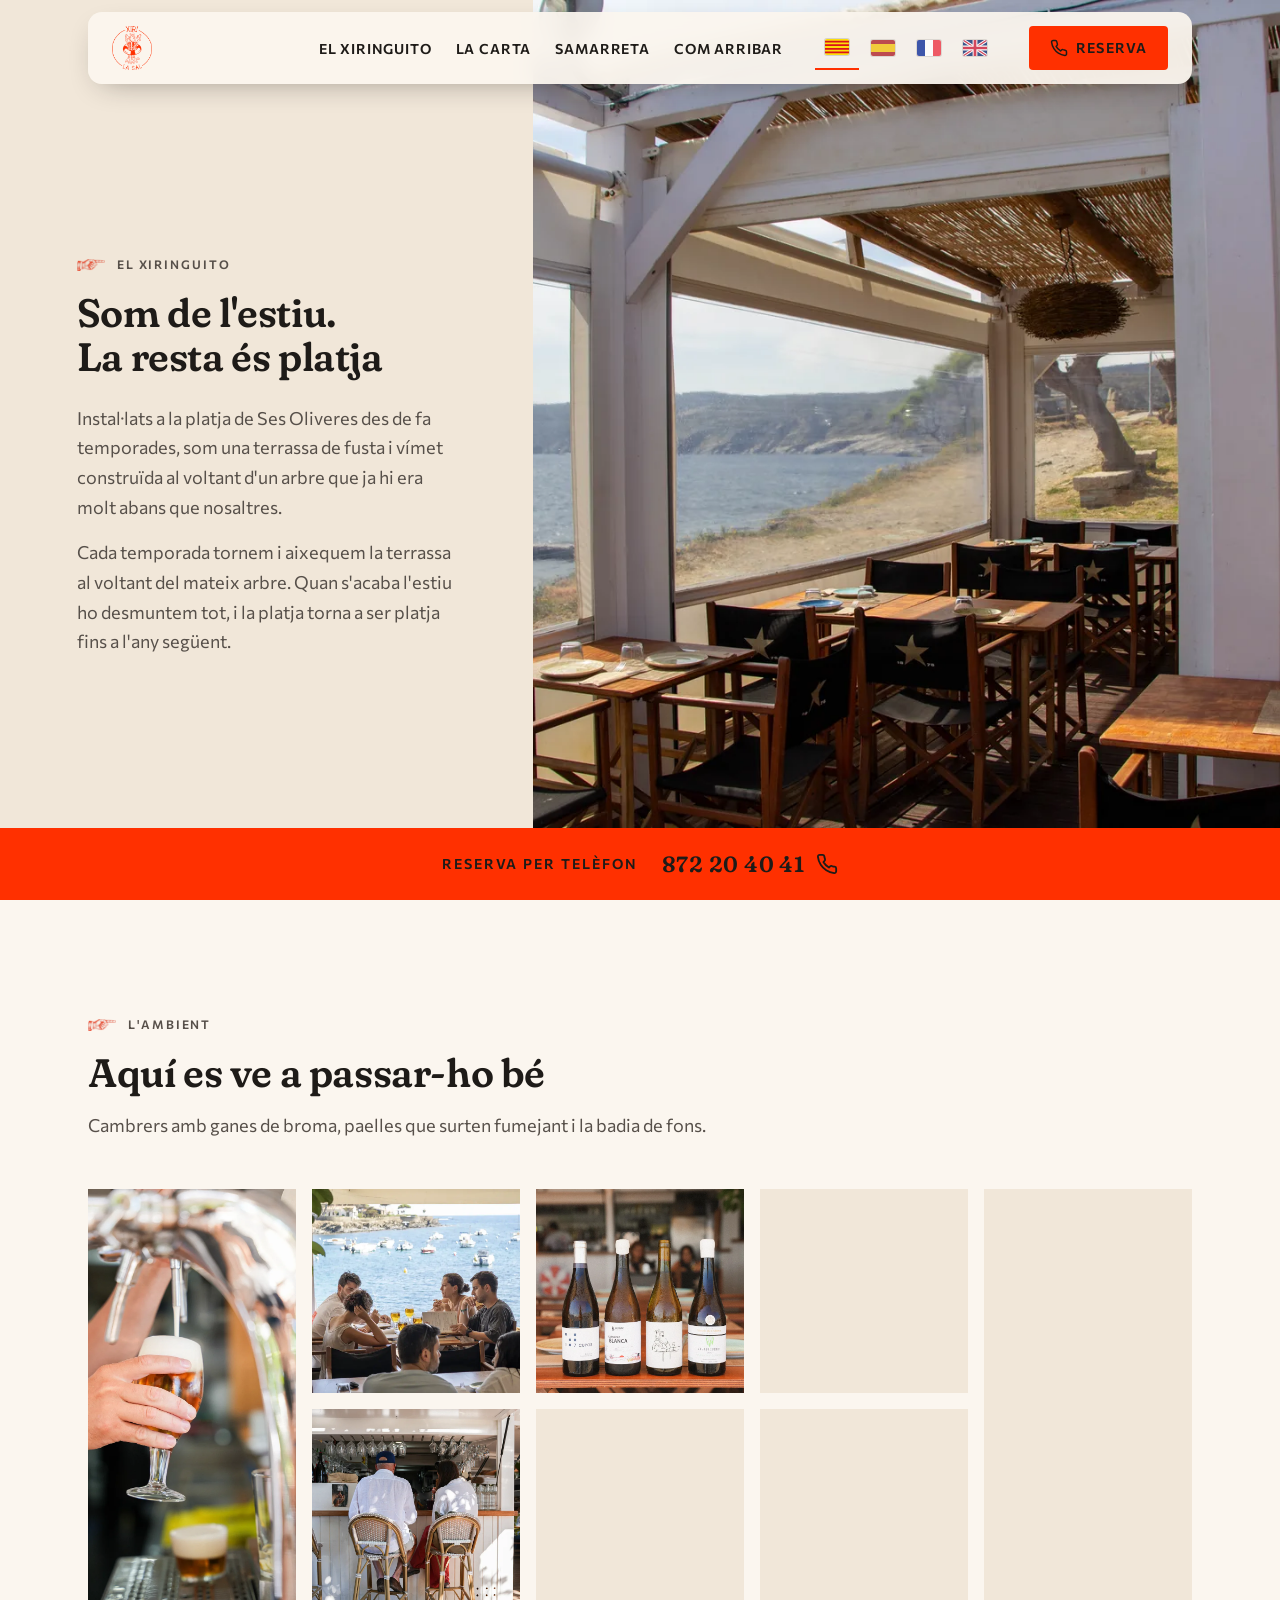
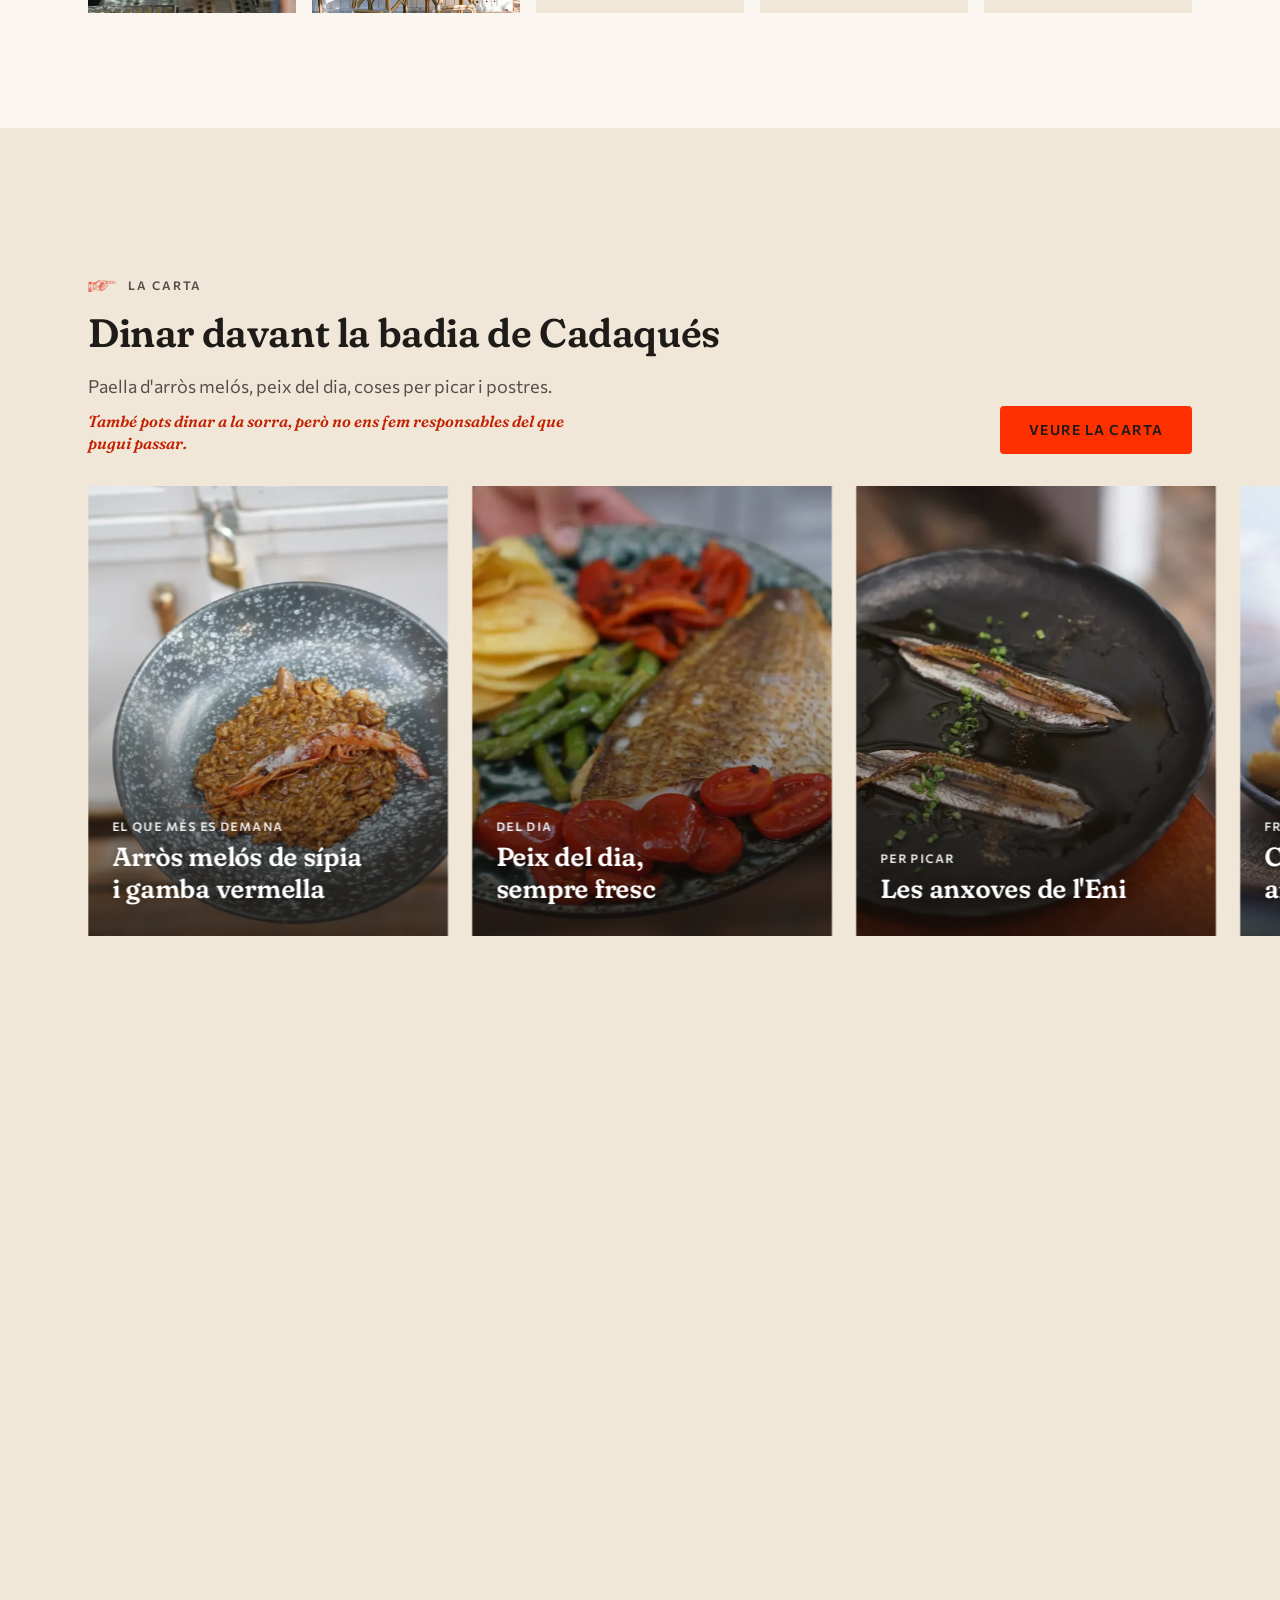
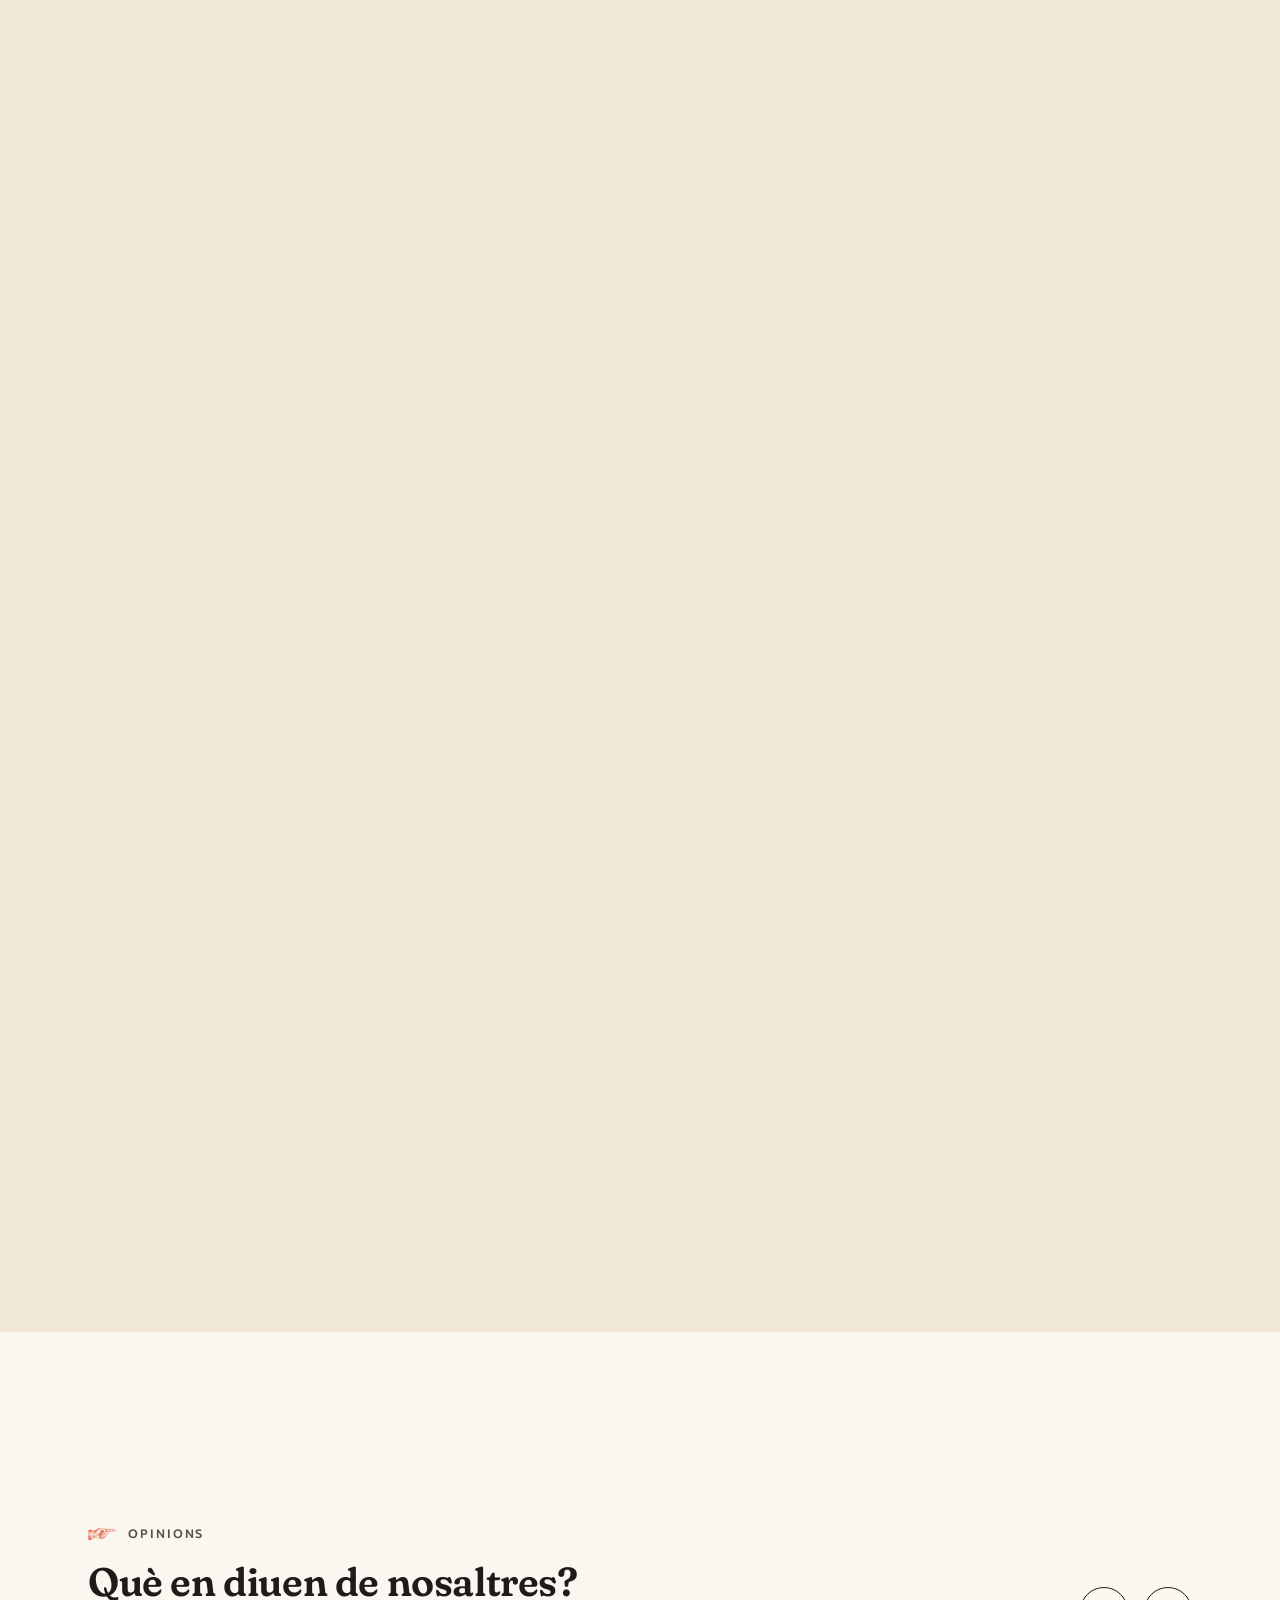
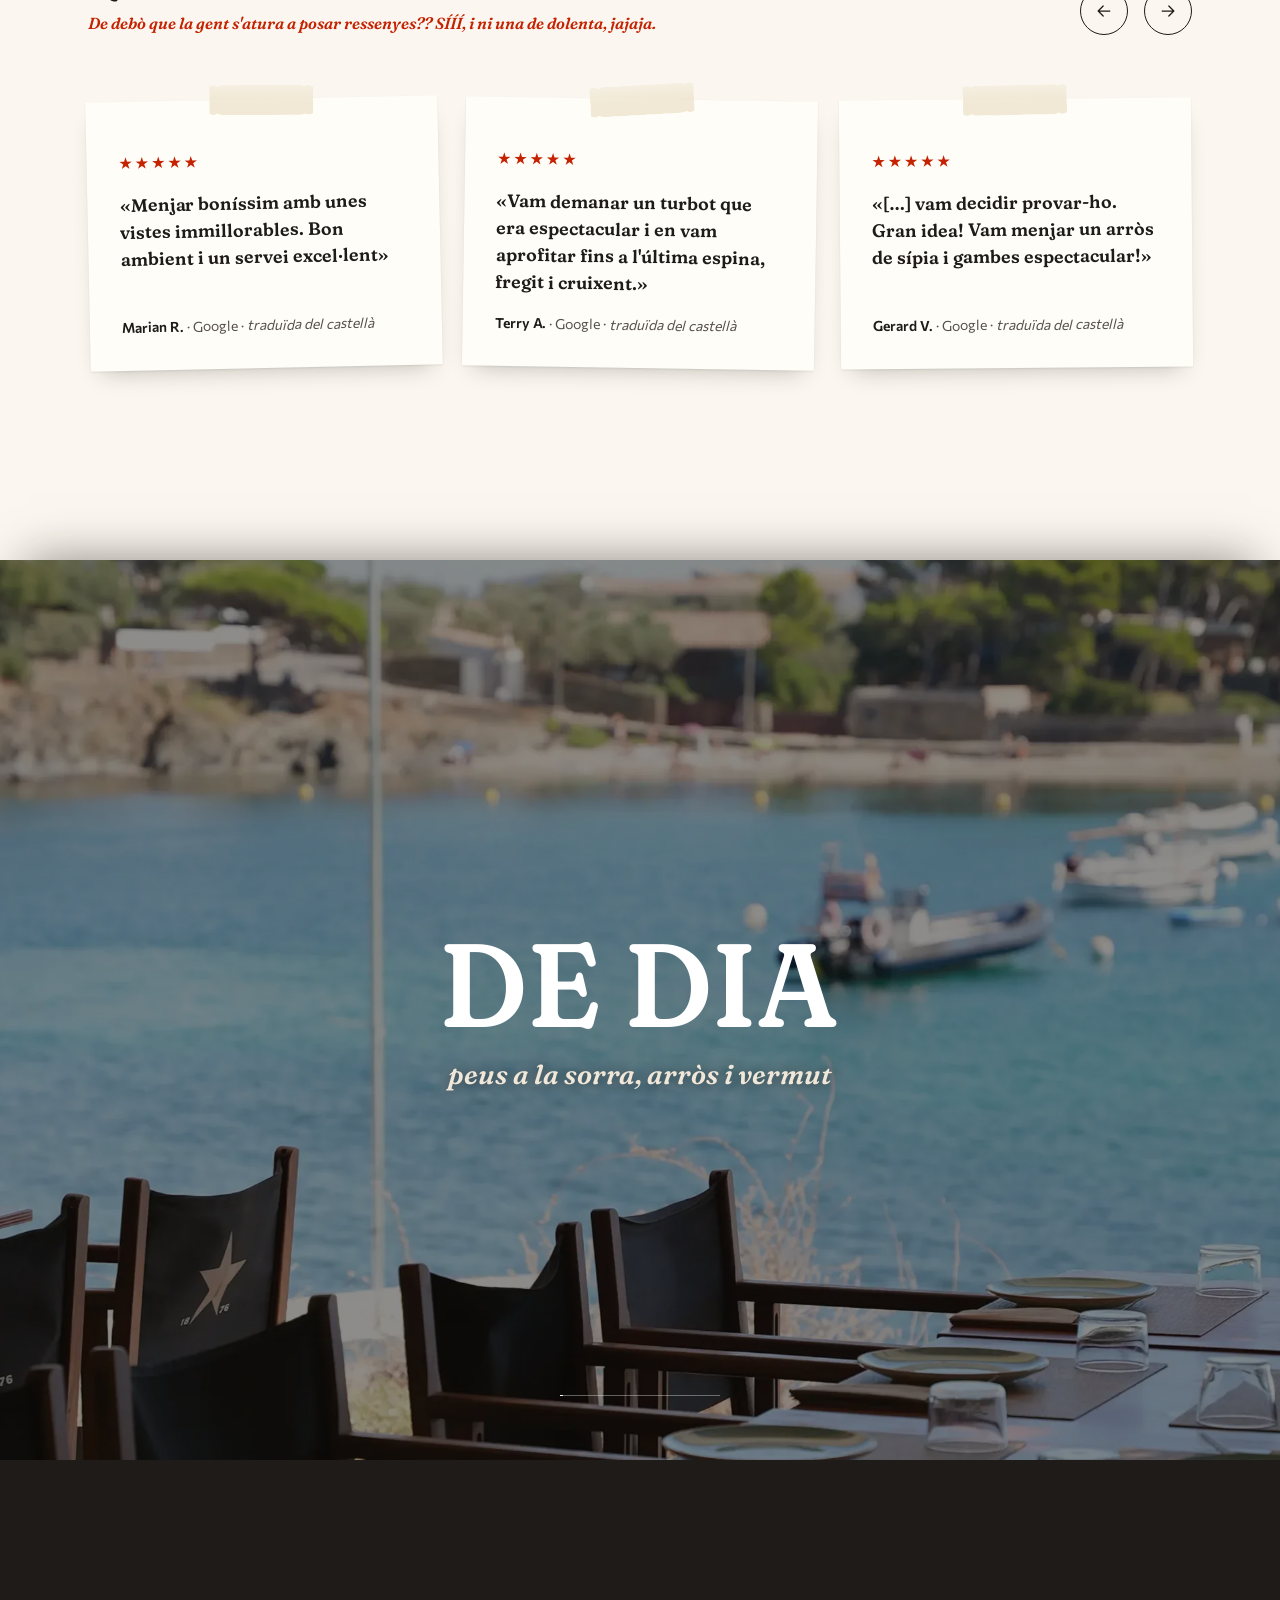
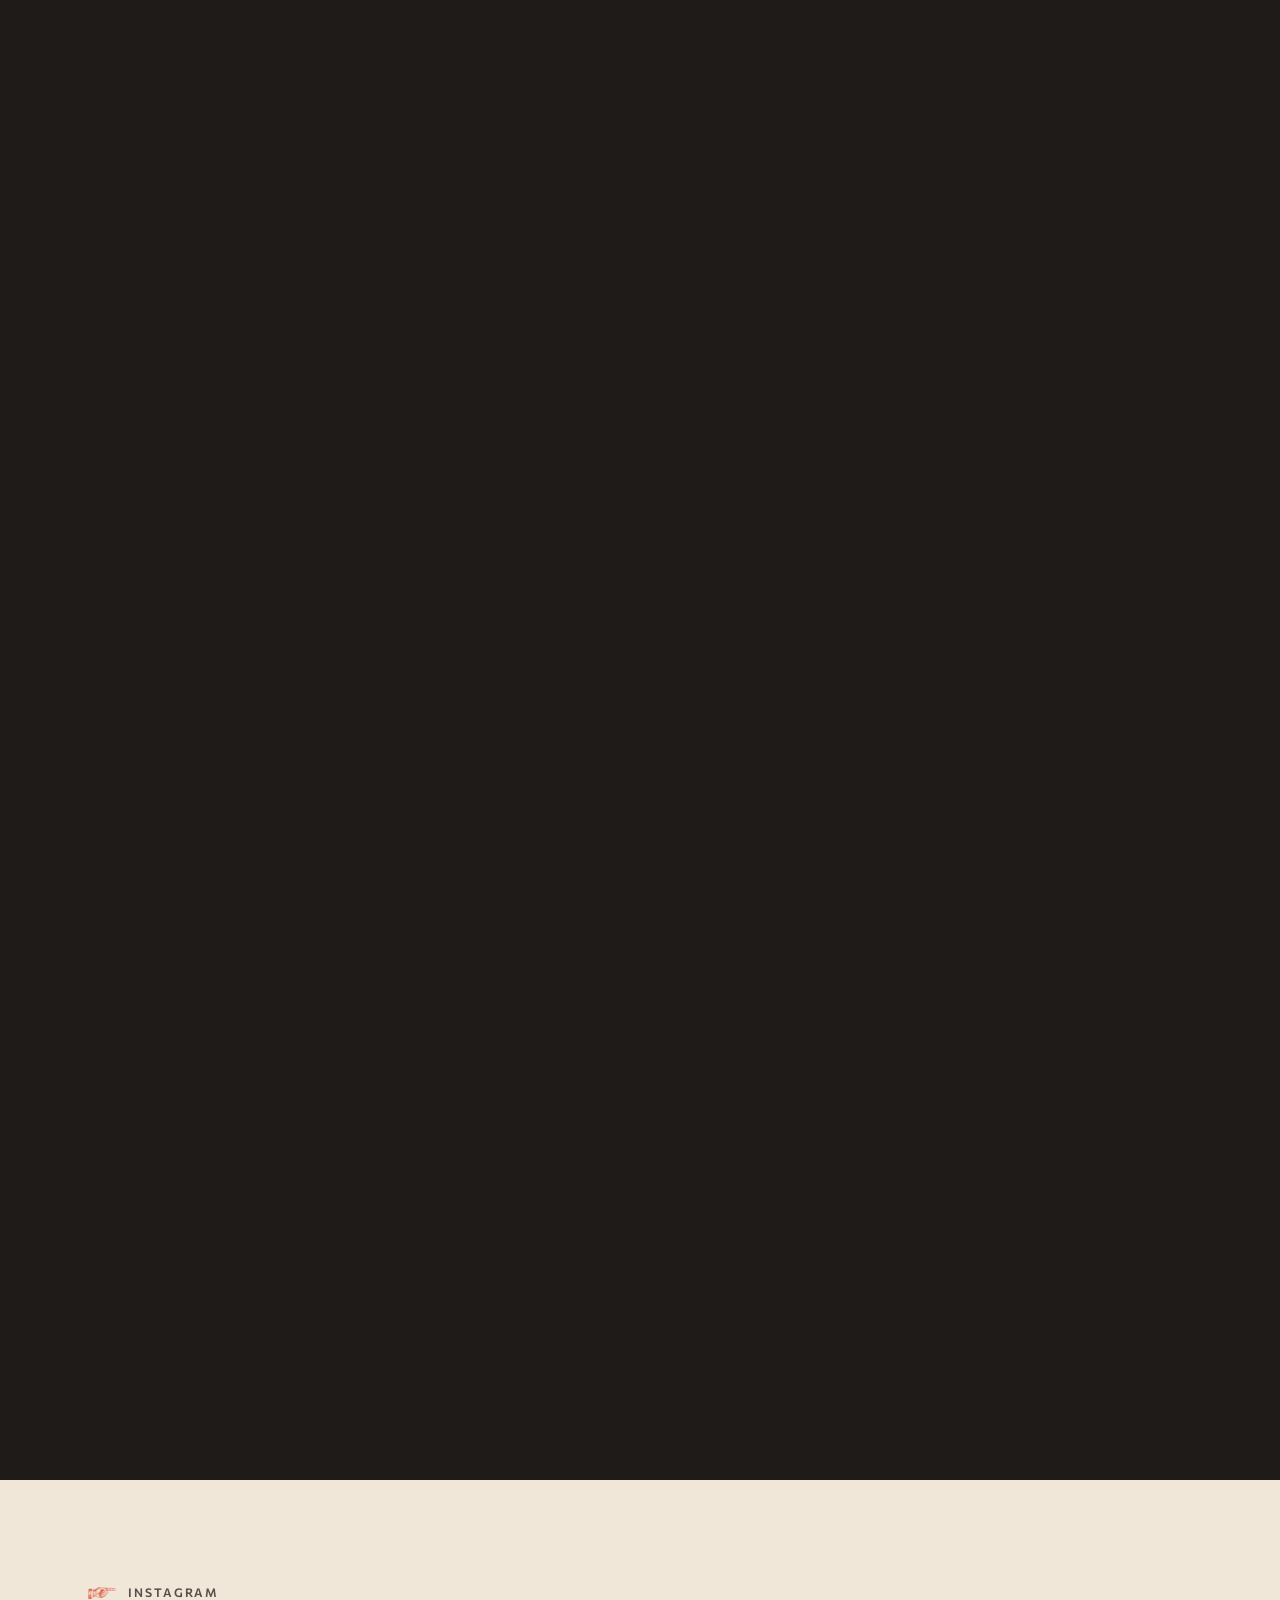
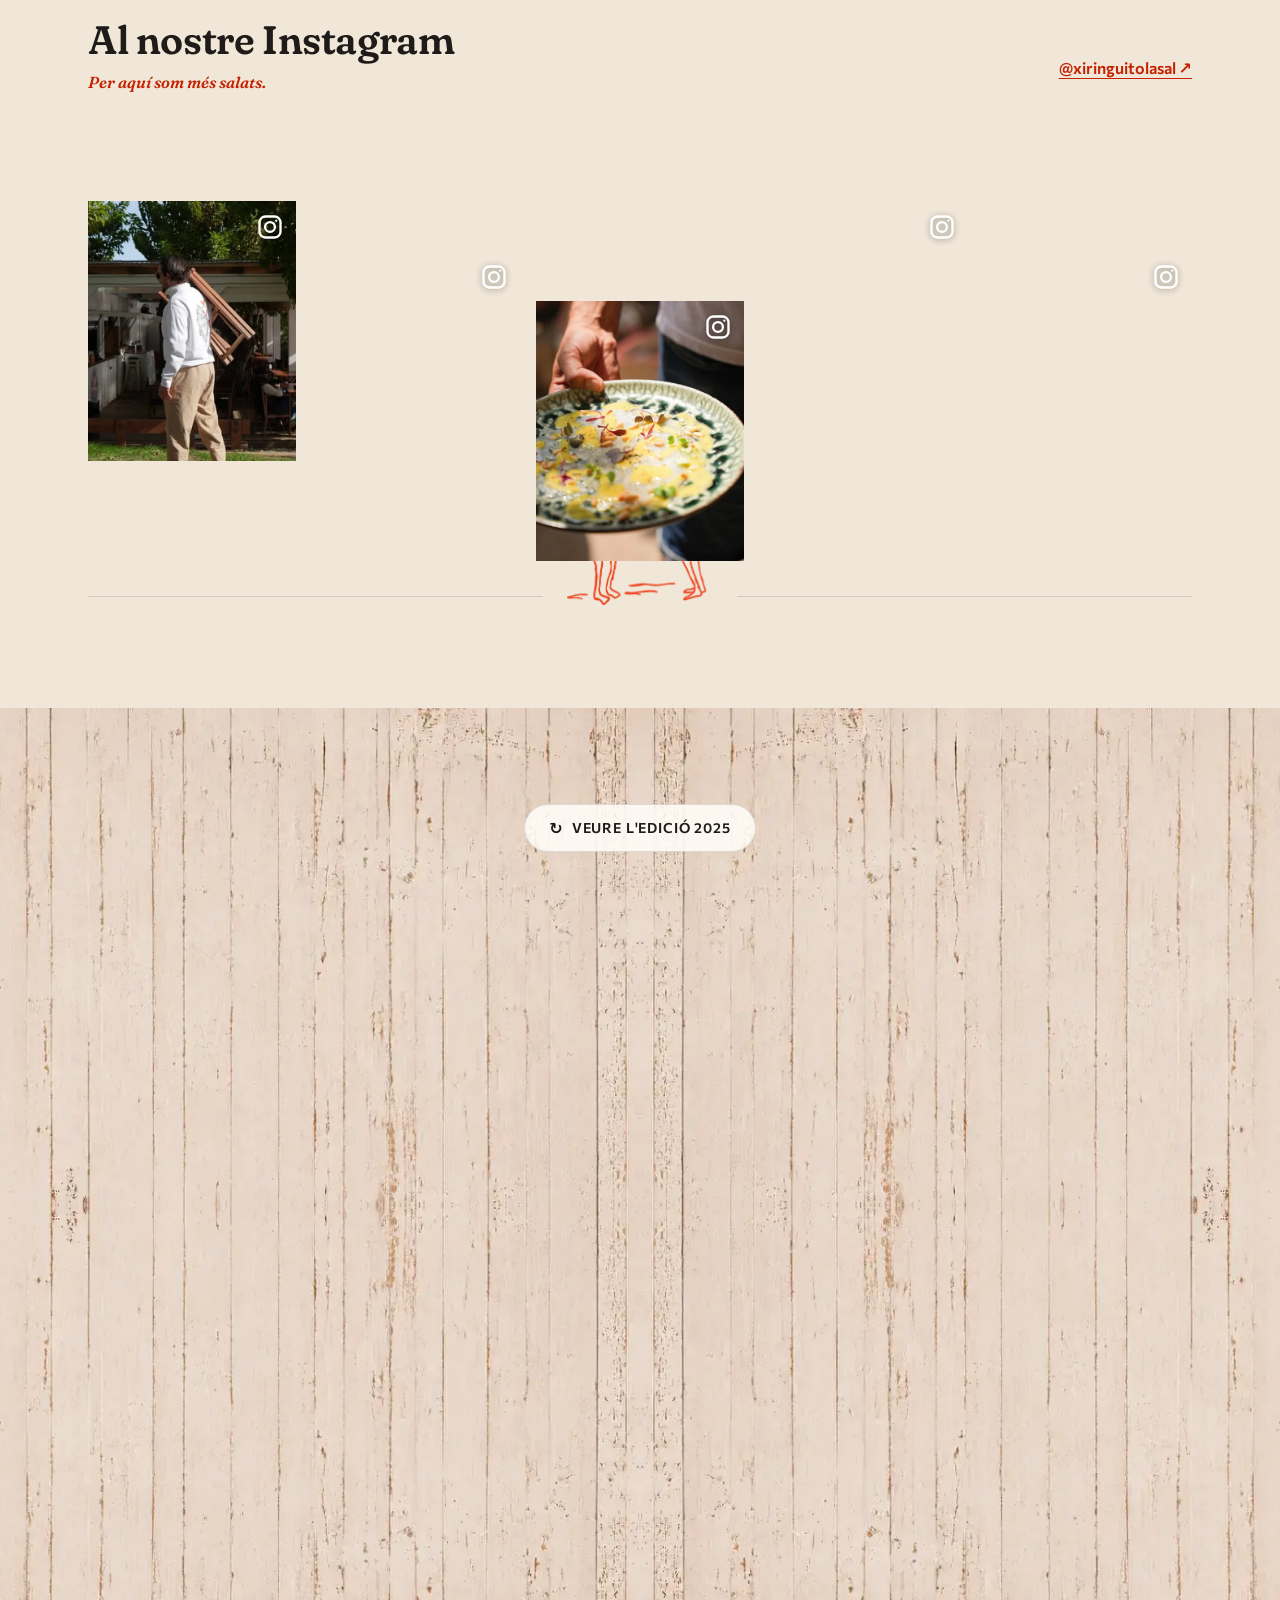
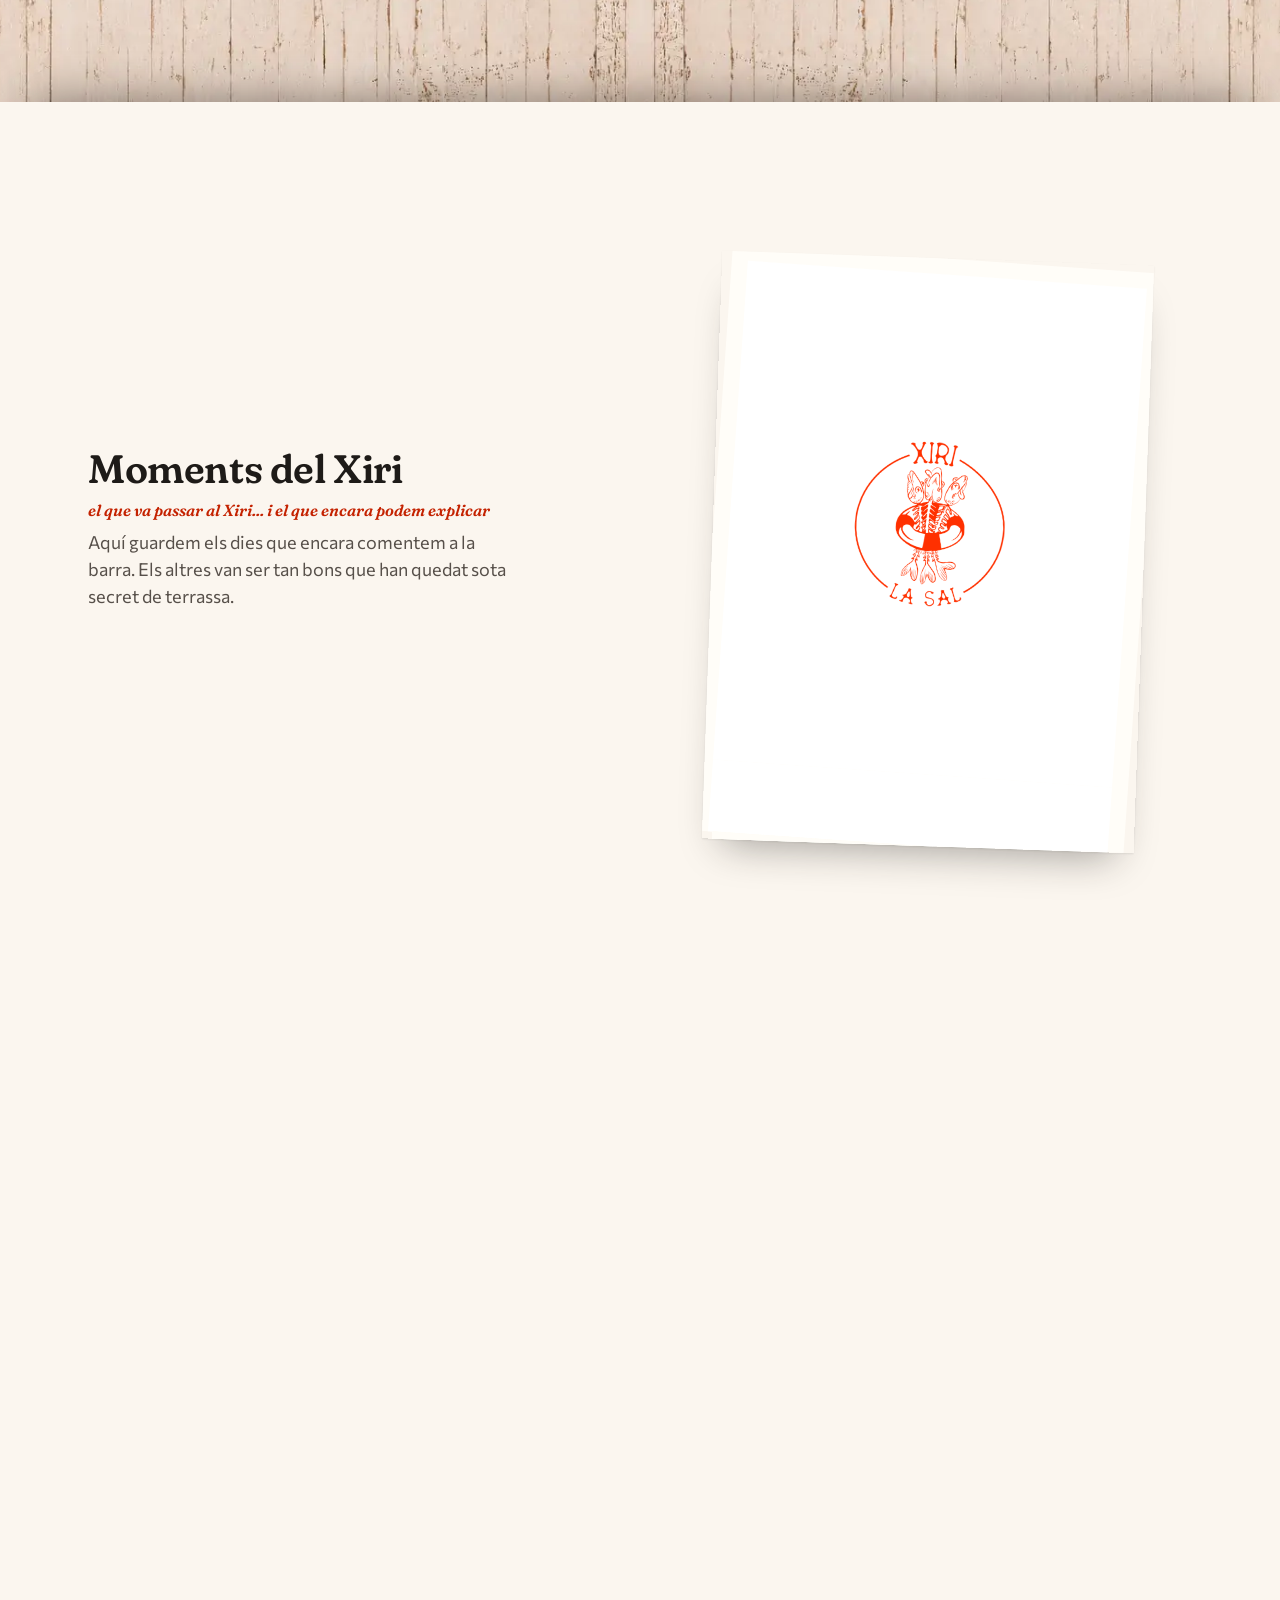
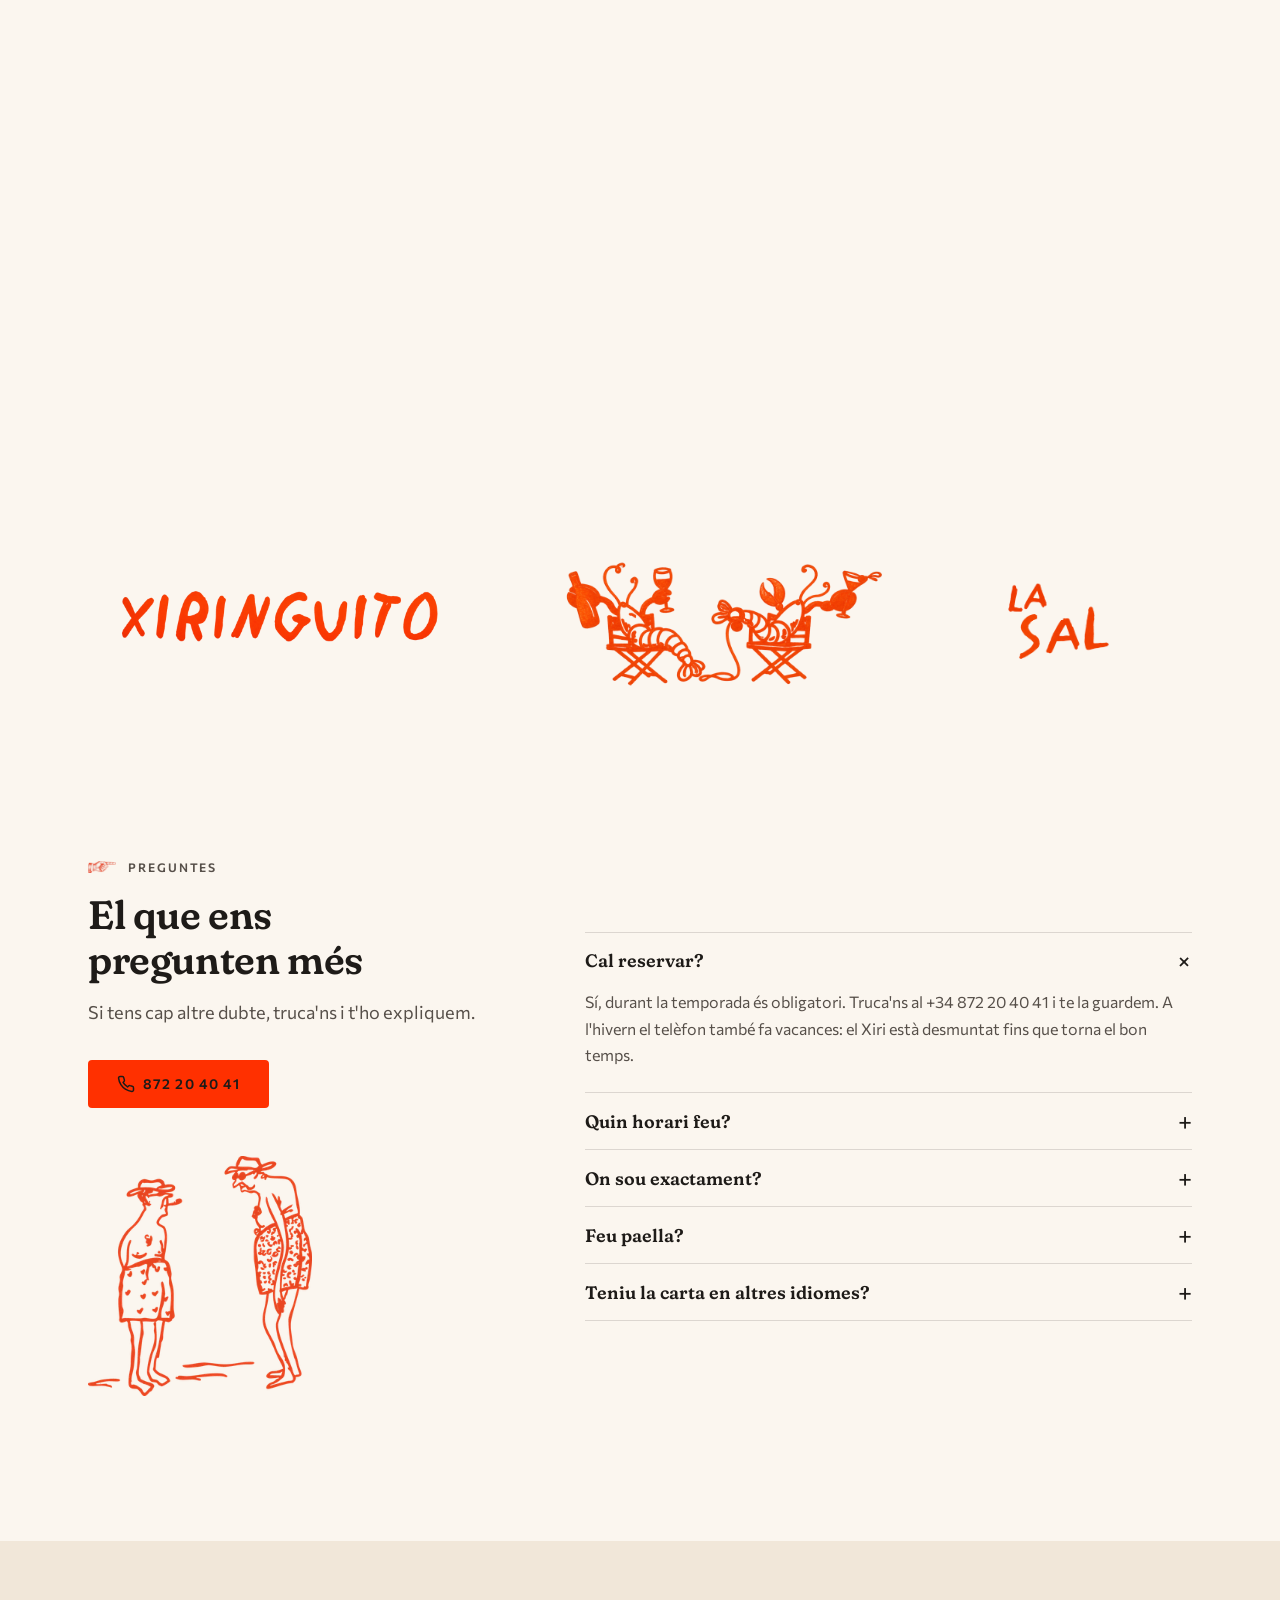
==== commit ff010635: "Treure links dels plats (ja no porten a carta escrita) Les targetes de plats ara són divs no clicabl" ====
--- a/index.html
+++ b/index.html
@@ -246,14 +246,14 @@
       </div>
     </div>
     <ul class="plats">
-      <li class="plat rv"><a href="carta/" data-carta-html><span class="ph"><img src="assets/img/plat-arros.webp" alt="" width="800" height="800" loading="lazy" decoding="async"></span><h3 data-i18n="d1_name">Arròs melós de sípia i gamba vermella</h3><small data-i18n="d1_tag">El que més es demana</small></a></li>
-      <li class="plat rv"><a href="carta/" data-carta-html><span class="ph"><img src="assets/img/plat-peix-del-dia.webp" alt="" width="800" height="800" loading="lazy" decoding="async"></span><h3 data-i18n="d4_name">Peix del dia, sempre fresc</h3><small data-i18n="d4_tag">Del dia</small></a></li>
-      <li class="plat rv"><a href="carta/" data-carta-html><span class="ph"><img src="assets/img/plat-anxoves.webp" alt="" width="800" height="800" loading="lazy" decoding="async"></span><h3 data-i18n="d2_name">Les anxoves de l'Eni</h3><small data-i18n="d2_tag">Per picar</small></a></li>
-      <li class="plat rv"><a href="carta/" data-carta-html><span class="ph"><img src="assets/img/plat-calamars.webp" alt="" width="800" height="800" loading="lazy" decoding="async"></span><h3 data-i18n="d3_name">Calamars a l'andalusa amb all i oli blanc i negre</h3><small data-i18n="d3_tag">Fregits</small></a></li>
-      <li class="plat rv"><a href="carta/" data-carta-html><span class="ph"><img src="assets/img/plat-turbot.webp" alt="" width="800" height="800" loading="lazy" decoding="async"></span><h3 data-i18n="d5_name">El nostre turbot fregit</h3><small data-i18n="d5_tag">El clàssic</small></a></li>
-      <li class="plat rv"><a href="carta/" data-carta-html><span class="ph"><img src="assets/img/plat-tiradito.webp" alt="" width="800" height="800" loading="lazy" decoding="async"></span><h3 data-i18n="d6_name">Tiradito del dia</h3><small data-i18n="d6_tag">Cru i fresc</small></a></li>
-      <li class="plat rv"><a href="carta/" data-carta-html><span class="ph"><img src="assets/img/plat-coulant.webp" alt="" width="800" height="800" loading="lazy" decoding="async"></span><h3 data-i18n="d7_name">Coulant de xocolata amb gelat d'avellana</h3><small data-i18n="d7_tag">Postres</small></a></li>
-      <li class="plat rv"><a href="carta/" data-carta-html><span class="ph"><img src="assets/img/plat-croquetes.webp" alt="" width="800" height="800" loading="lazy" decoding="async"></span><h3 data-i18n="d8_name">Croquetes del dia</h3><small data-i18n="d8_tag">Per compartir</small></a></li>
+      <li class="plat rv"><div class="plat-card"><span class="ph"><img src="assets/img/plat-arros.webp" alt="" width="800" height="800" loading="lazy" decoding="async"></span><h3 data-i18n="d1_name">Arròs melós de sípia i gamba vermella</h3><small data-i18n="d1_tag">El que més es demana</small></a></li>
+      <li class="plat rv"><div class="plat-card"><span class="ph"><img src="assets/img/plat-peix-del-dia.webp" alt="" width="800" height="800" loading="lazy" decoding="async"></span><h3 data-i18n="d4_name">Peix del dia, sempre fresc</h3><small data-i18n="d4_tag">Del dia</small></a></li>
+      <li class="plat rv"><div class="plat-card"><span class="ph"><img src="assets/img/plat-anxoves.webp" alt="" width="800" height="800" loading="lazy" decoding="async"></span><h3 data-i18n="d2_name">Les anxoves de l'Eni</h3><small data-i18n="d2_tag">Per picar</small></a></li>
+      <li class="plat rv"><div class="plat-card"><span class="ph"><img src="assets/img/plat-calamars.webp" alt="" width="800" height="800" loading="lazy" decoding="async"></span><h3 data-i18n="d3_name">Calamars a l'andalusa amb all i oli blanc i negre</h3><small data-i18n="d3_tag">Fregits</small></a></li>
+      <li class="plat rv"><div class="plat-card"><span class="ph"><img src="assets/img/plat-turbot.webp" alt="" width="800" height="800" loading="lazy" decoding="async"></span><h3 data-i18n="d5_name">El nostre turbot fregit</h3><small data-i18n="d5_tag">El clàssic</small></a></li>
+      <li class="plat rv"><div class="plat-card"><span class="ph"><img src="assets/img/plat-tiradito.webp" alt="" width="800" height="800" loading="lazy" decoding="async"></span><h3 data-i18n="d6_name">Tiradito del dia</h3><small data-i18n="d6_tag">Cru i fresc</small></a></li>
+      <li class="plat rv"><div class="plat-card"><span class="ph"><img src="assets/img/plat-coulant.webp" alt="" width="800" height="800" loading="lazy" decoding="async"></span><h3 data-i18n="d7_name">Coulant de xocolata amb gelat d'avellana</h3><small data-i18n="d7_tag">Postres</small></a></li>
+      <li class="plat rv"><div class="plat-card"><span class="ph"><img src="assets/img/plat-croquetes.webp" alt="" width="800" height="800" loading="lazy" decoding="async"></span><h3 data-i18n="d8_name">Croquetes del dia</h3><small data-i18n="d8_tag">Per compartir</small></a></li>
     </ul>
   </div>
   </div>
--- a/assets/css/main.css
+++ b/assets/css/main.css
@@ -209,11 +209,11 @@
 .plats::-webkit-scrollbar{display:none}
 .plat{flex:0 0 calc(var(--ph) * .8);scroll-snap-align:start}
 
-.plat a{position:relative;display:flex;flex-direction:column;justify-content:flex-end;height:var(--ph);width:100%;padding:var(--s4) var(--s3);overflow:hidden;color:var(--on-photo);text-decoration:none;background:var(--surface)}
+.plat a,.plat-card{position:relative;display:flex;flex-direction:column;justify-content:flex-end;height:var(--ph);width:100%;padding:var(--s4) var(--s3);overflow:hidden;color:var(--on-photo);text-decoration:none;background:var(--surface)}
 .plat .ph{position:absolute;inset:0}
 .plat .ph::after{content:"";position:absolute;inset:0;background:linear-gradient(180deg,rgba(20,16,12,0) 35%,rgba(20,16,12,.72) 100%)}
 .plat img{width:100%;height:100%;object-fit:cover;transition:transform .4s cubic-bezier(.23,1,.32,1)}
-@media (hover:hover) and (pointer:fine){.plat a:hover img{transform:scale(1.04)}}
+@media (hover:hover) and (pointer:fine){.plat a:hover img,.plat-card:hover img{transform:scale(1.04)}}
 .plat h3,.plat small{position:relative;z-index:1}
 .plat h3{font:600 clamp(1.375rem, 1rem + .8vw, 1.75rem)/1.2 var(--f-title);text-shadow:0 1px 8px rgba(0,0,0,.35)}
 .plat small{order:-1;margin-bottom:4px;font-size:var(--fs-xs);font-weight:600;letter-spacing:.12em;text-transform:uppercase;opacity:.9}
@@ -225,7 +225,7 @@
 @media (max-width:960px){
   .plats{gap:var(--s2);overscroll-behavior-x:contain}
   .plat,.plat-nota{flex:0 0 84%}
-  .plat a{height:auto;aspect-ratio:4/5;max-height:min(64vh,560px)}
+  .plat a,.plat-card{height:auto;aspect-ratio:4/5;max-height:min(64vh,560px)}
 }
 
 .punts{display:none}
